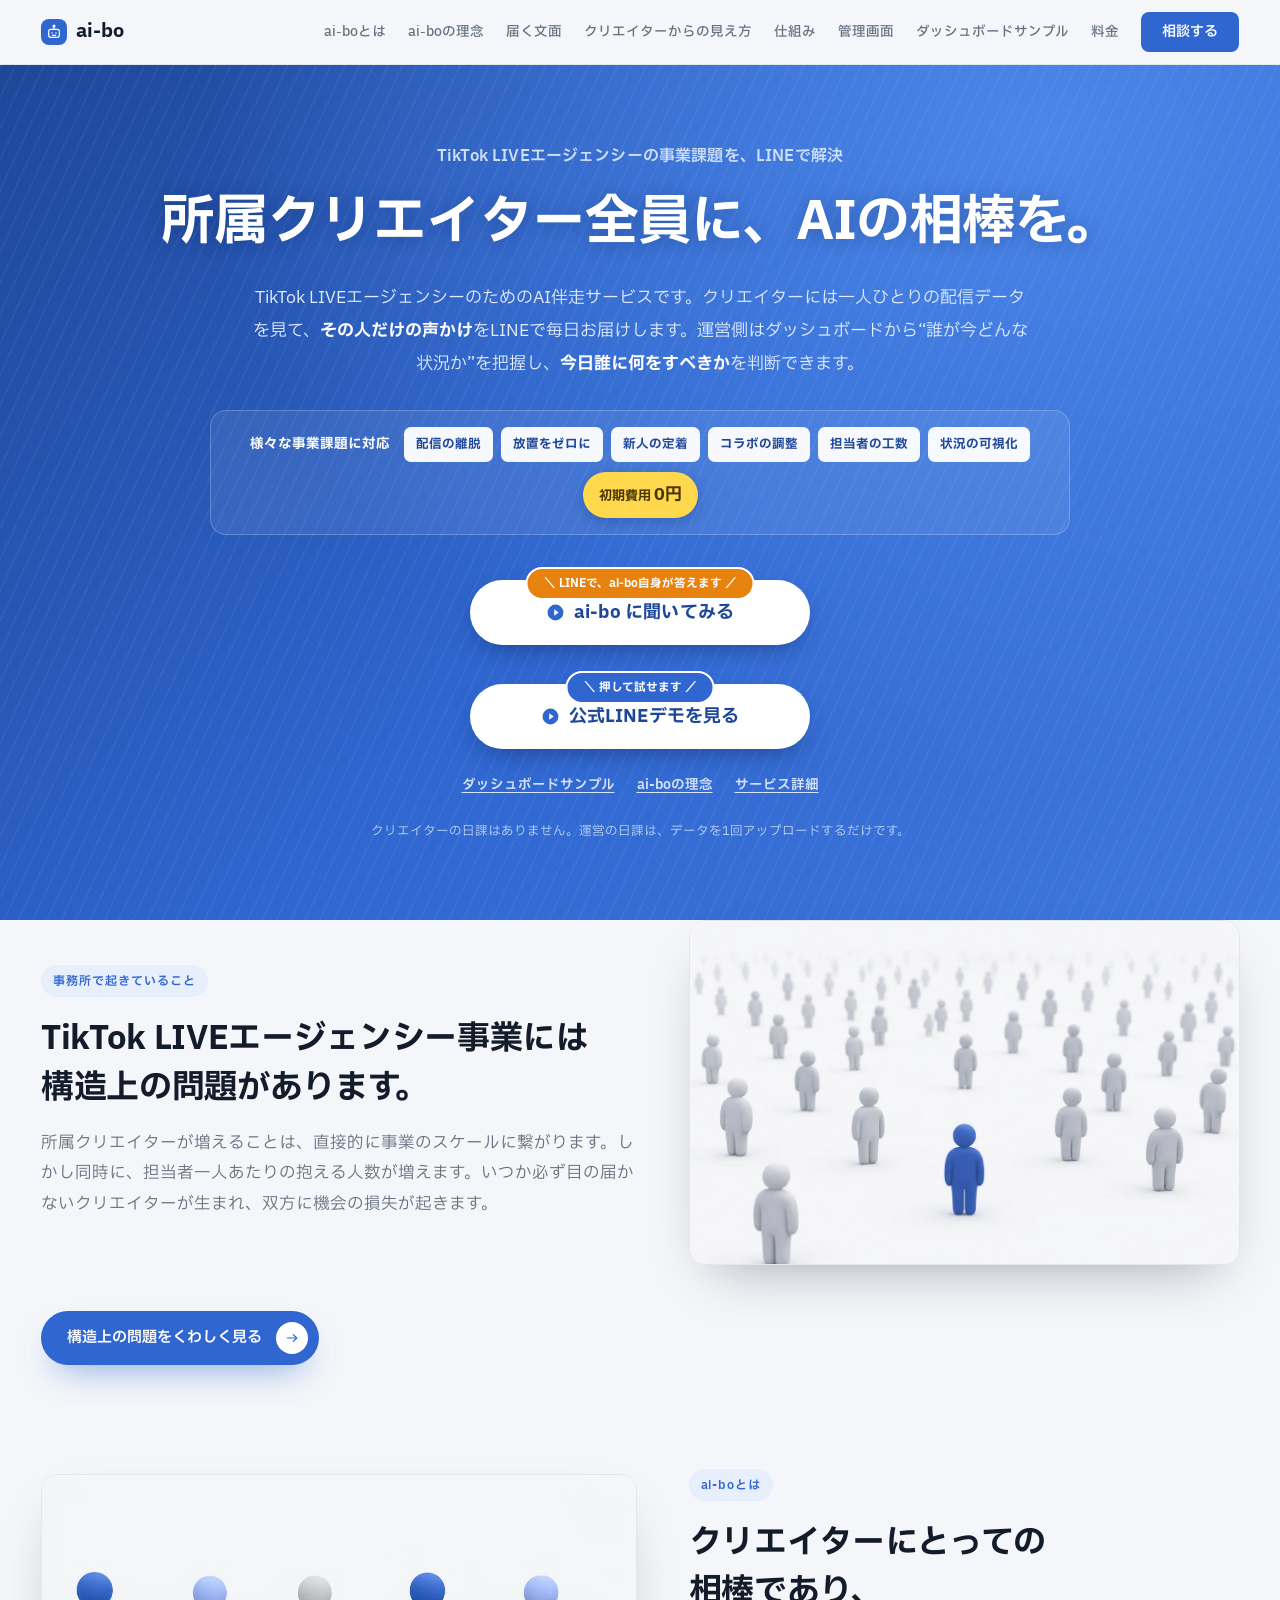
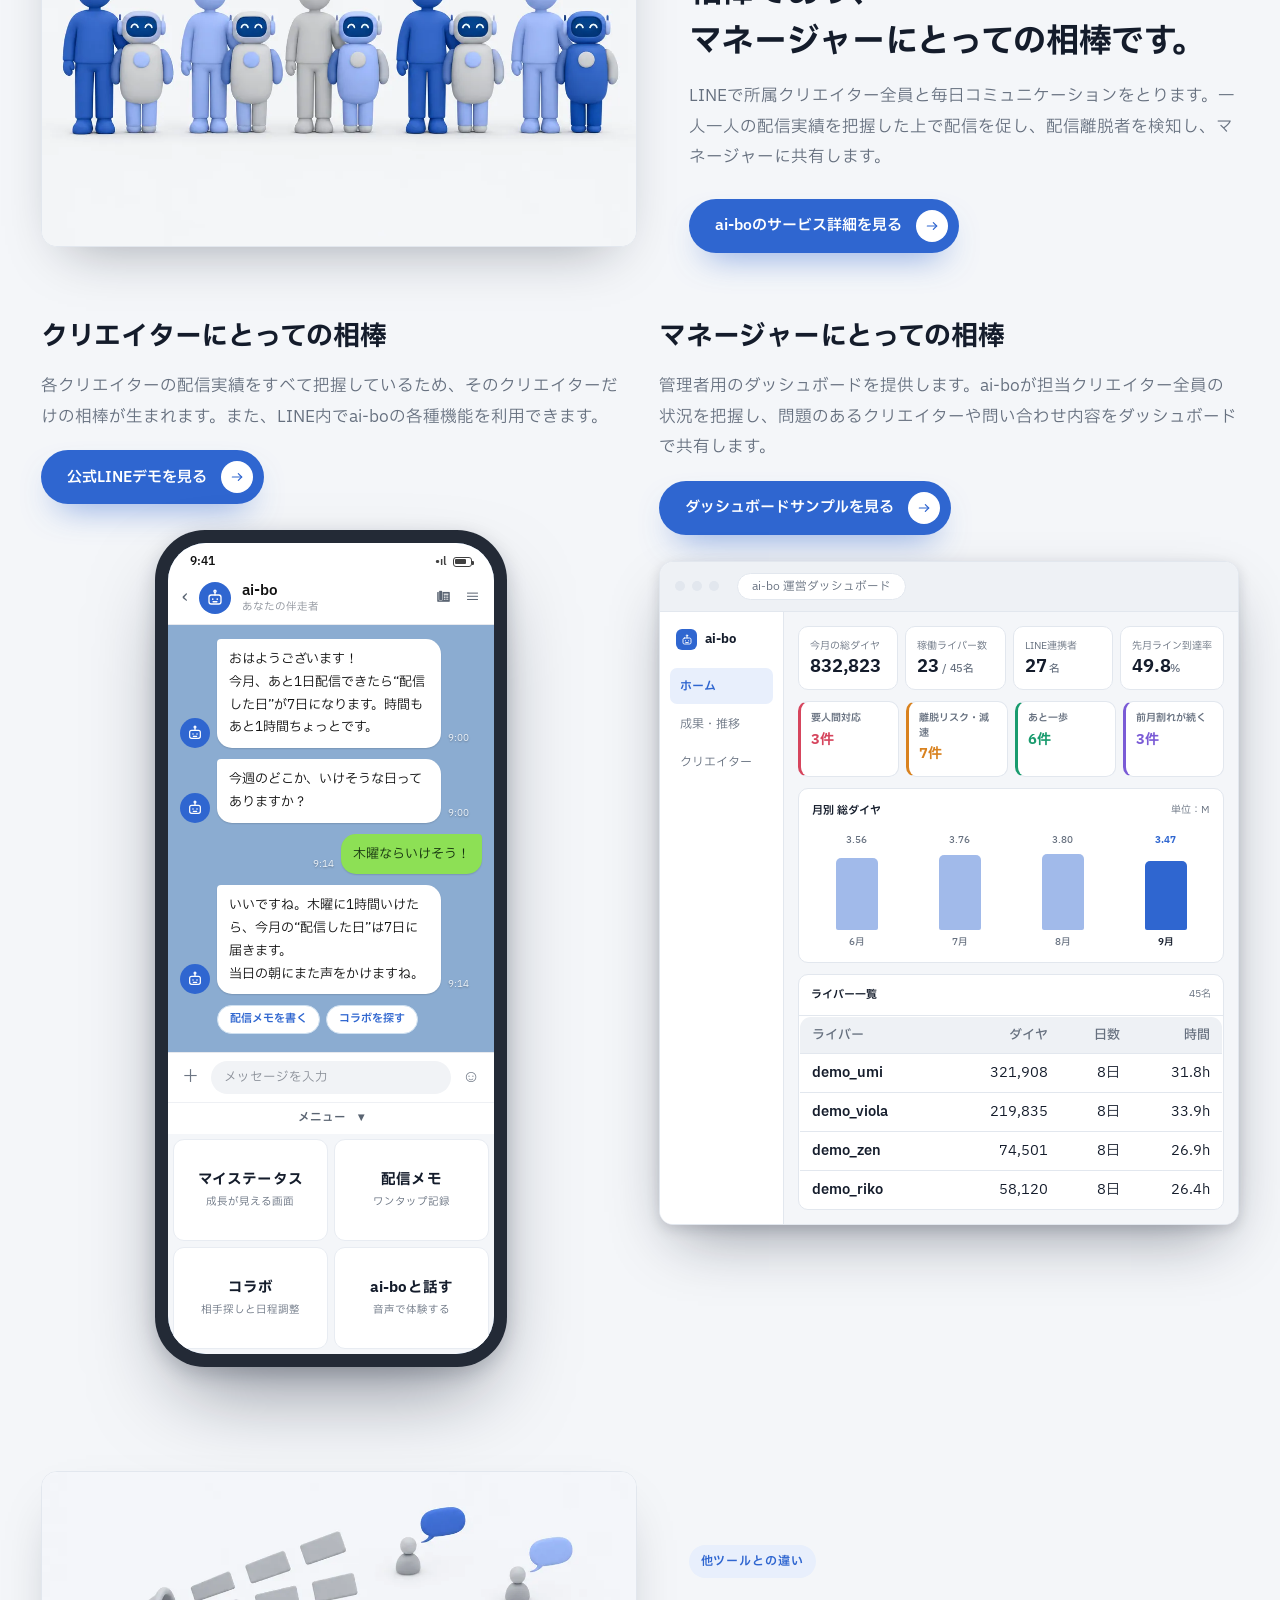
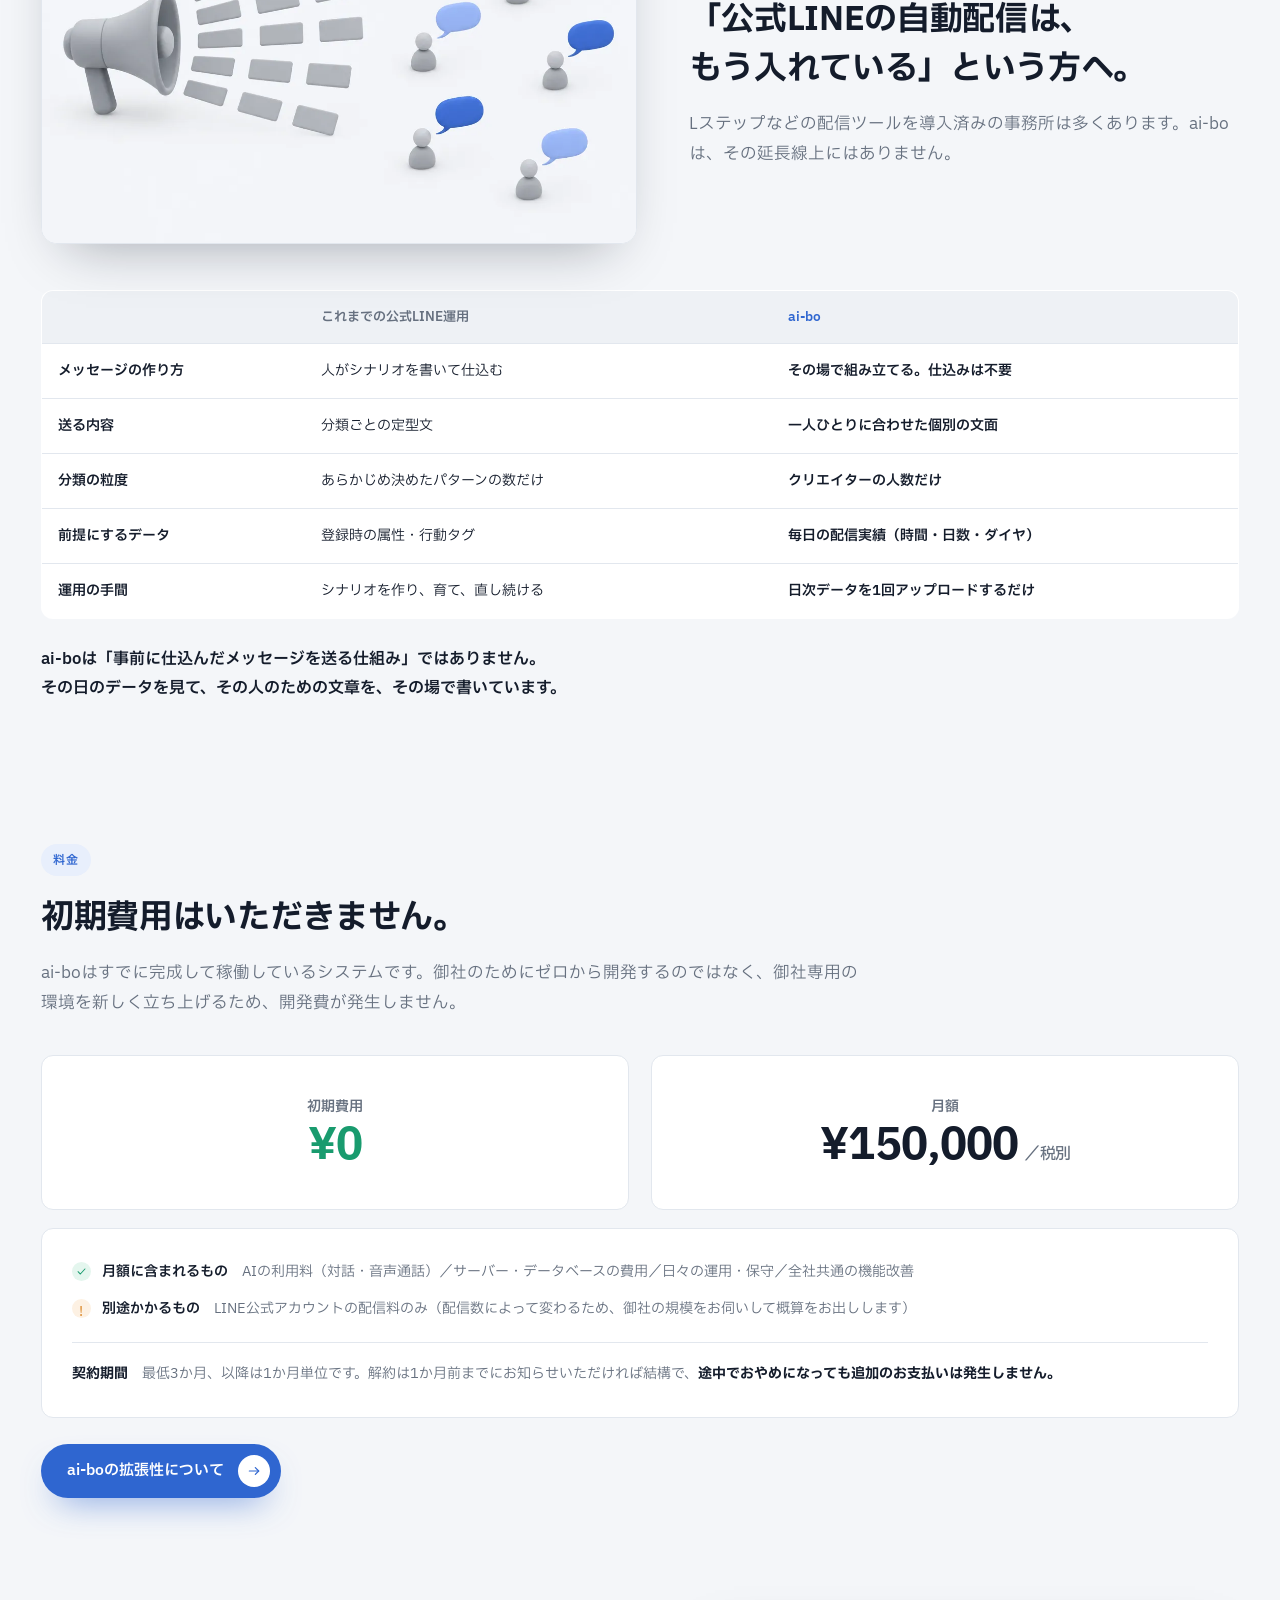
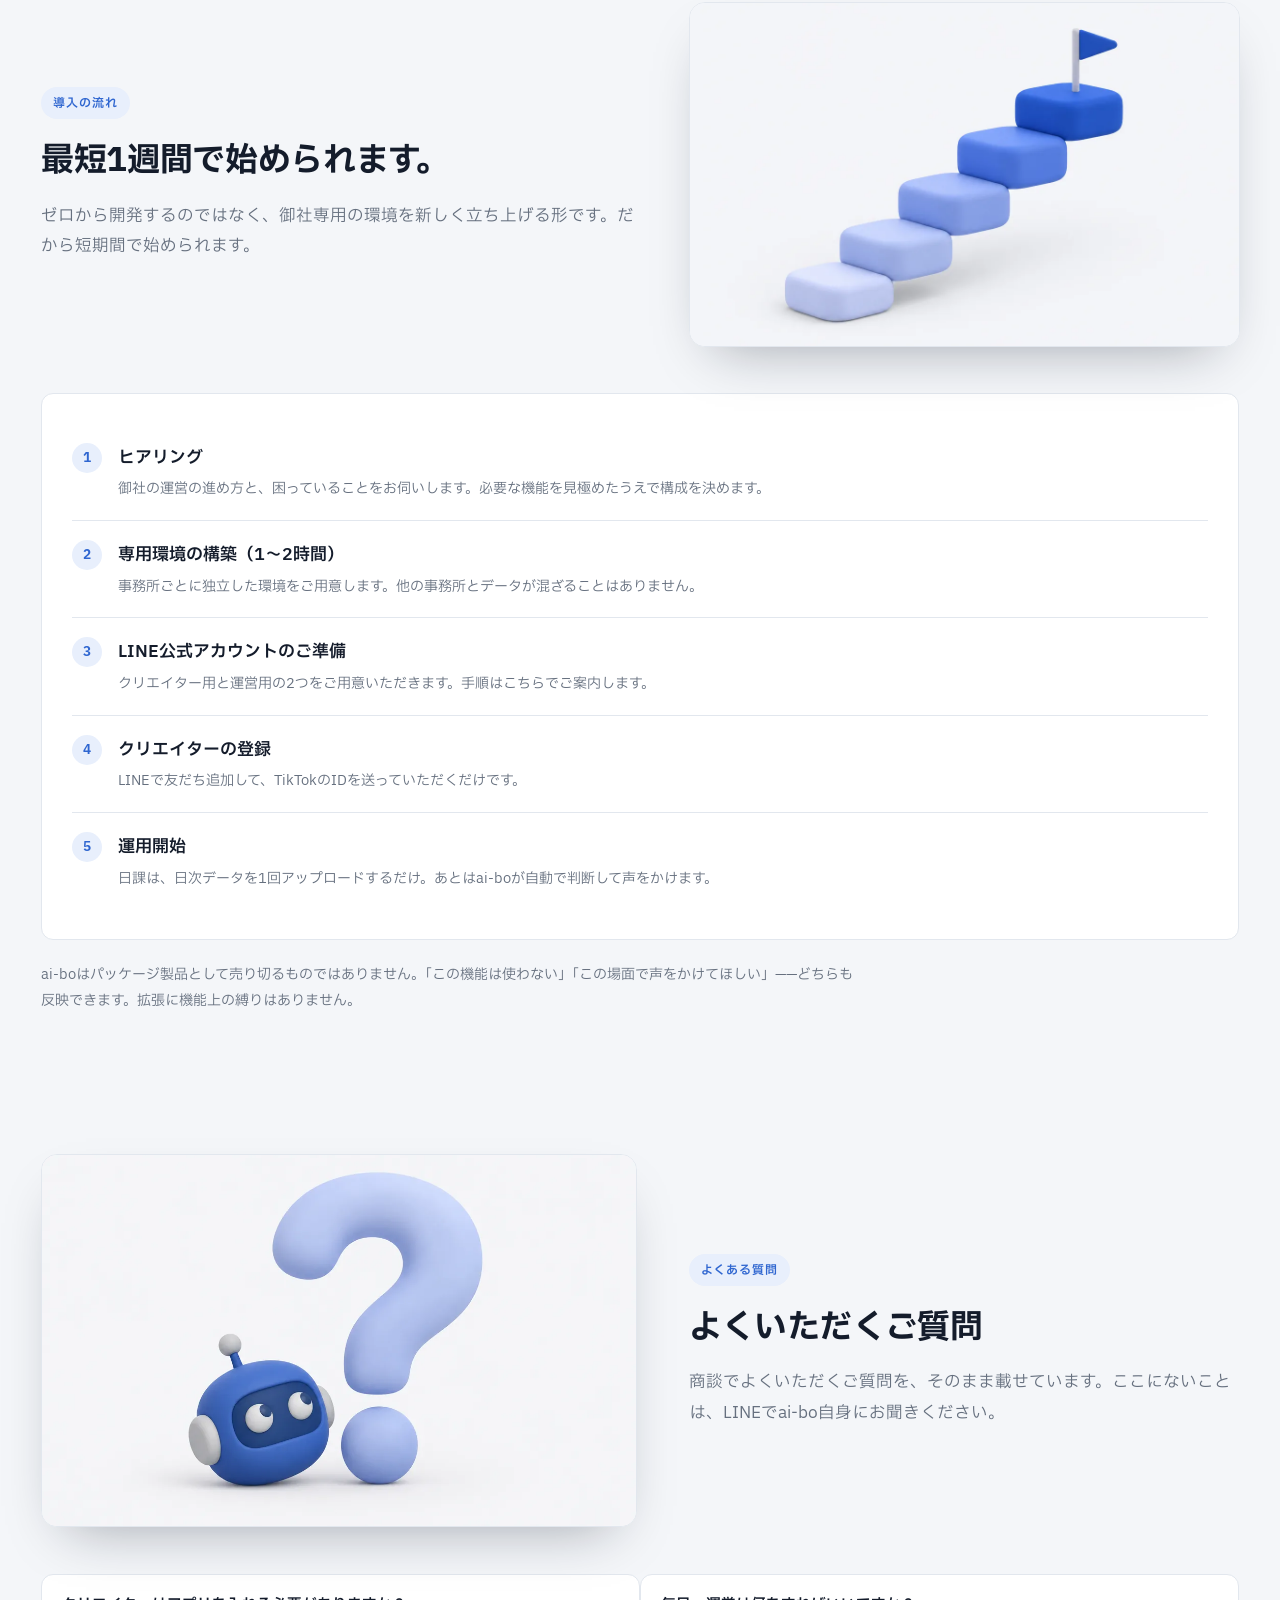
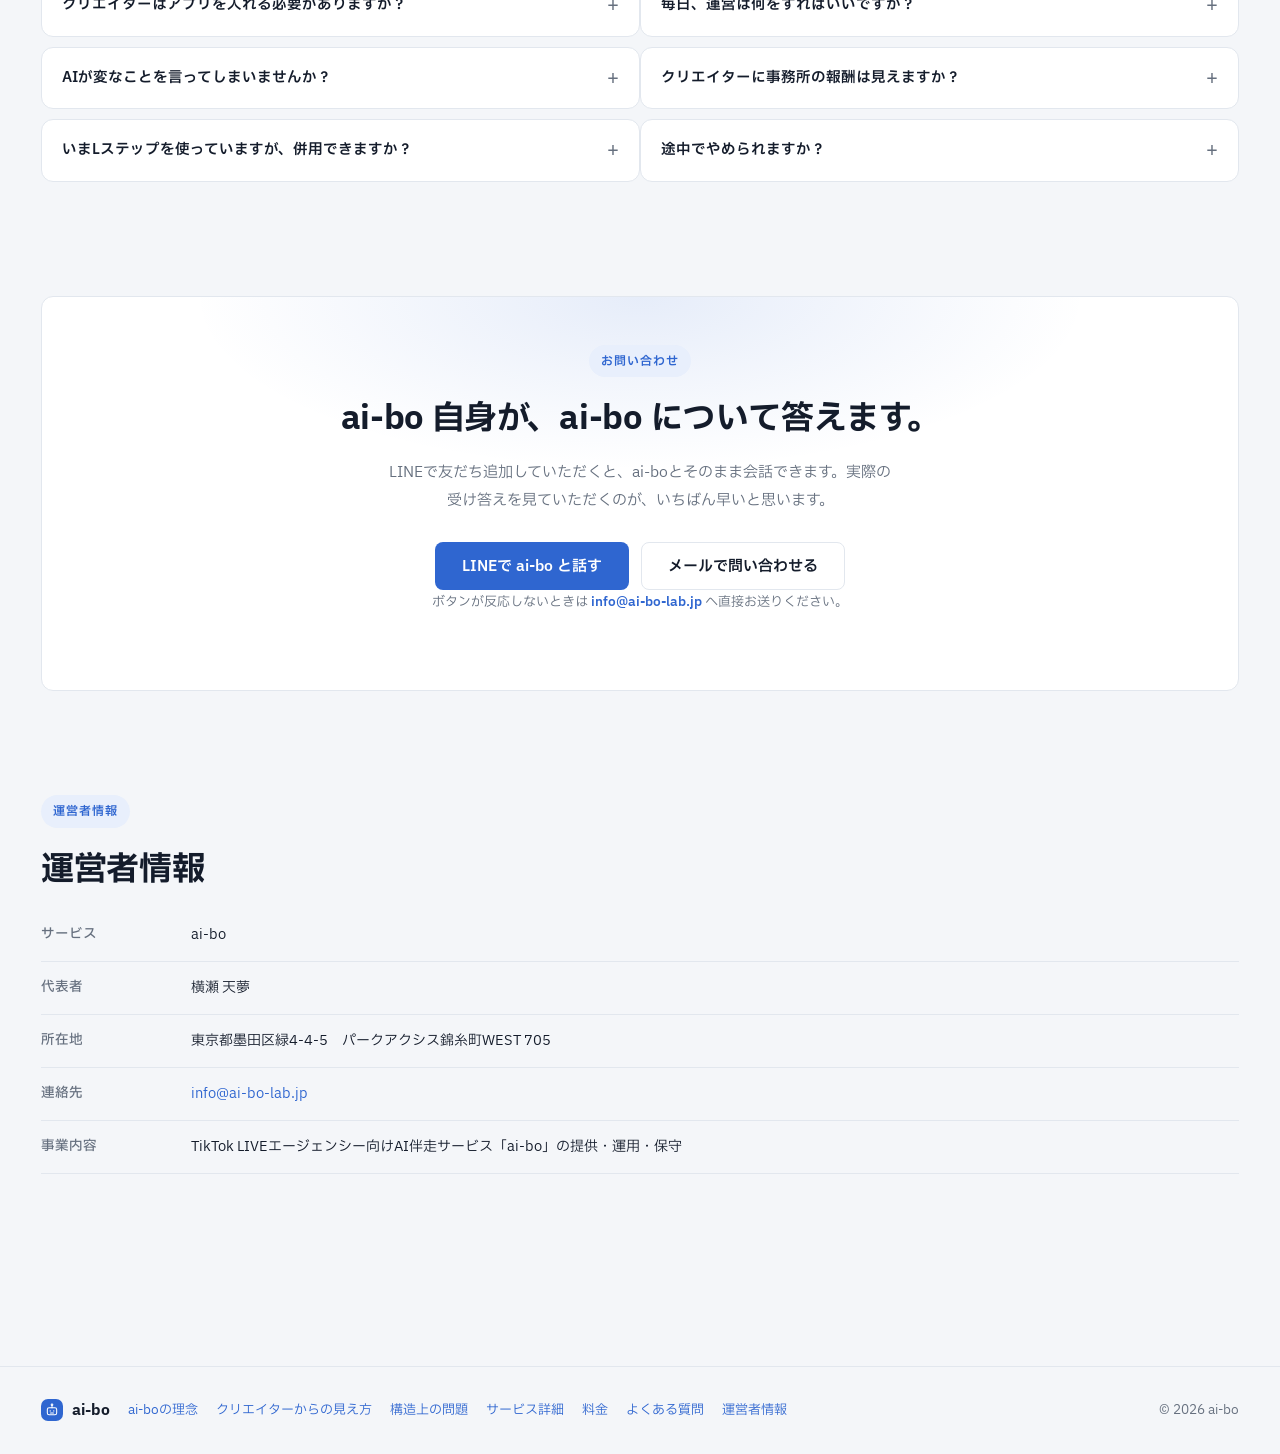
==== index.html @ c9f9d790 "サービス詳細の最上部を帯ヘッダーにし、3枚カードを削除" ====
<!DOCTYPE html>
<html lang="ja">
<head>
<meta charset="utf-8">
<meta name="viewport" content="width=device-width, initial-scale=1">
<title>ai-bo｜TikTok LIVEエージェンシーのためのAI伴走サービス</title>
<meta name="description" content="所属クリエイター一人ひとりの配信データを見て、その人だけの声かけをLINEで毎朝お届けします。放置をゼロに、辞める前に気づく。TikTok LIVEエージェンシー向けのAI伴走サービス。">
<meta property="og:title" content="ai-bo｜TikTok LIVEエージェンシーのためのAI伴走サービス">
<meta property="og:description" content="所属クリエイター全員の隣に、AIの相棒を。配信が止まる兆しに、手遅れになる前に気づきます。">
<meta property="og:type" content="website">
<meta property="og:locale" content="ja_JP">
<meta property="og:site_name" content="ai-bo">
<meta property="og:url" content="https://ai-bo-lab.jp/">
<meta property="og:image" content="https://ai-bo-lab.jp/images/og.jpg">
<meta property="og:image:width" content="1200">
<meta property="og:image:height" content="630">
<meta property="og:image:alt" content="人の形をした図形それぞれの隣に、小さなロボットが並んで立っている図">
<meta name="twitter:card" content="summary_large_image">
<link rel="canonical" href="https://ai-bo-lab.jp/">
<!-- Google Search Console の所有権確認（2026-10-16 登録）。
     ⚠ 消すと所有権の確認が外れ、検索の管理画面が使えなくなる。消さないこと。
     パスワードではなく、公開ページに書く前提の文字列。 -->
<meta name="google-site-verification" content="KLvjgUeUplFI152VDE8S4gIxU55EEkaTpx3IdyPS6Cc" />
<meta name="theme-color" content="#2f66d0" media="(prefers-color-scheme: light)">
<meta name="theme-color" content="#0f131a" media="(prefers-color-scheme: dark)">
<link rel="icon" href="data:image/svg+xml,%3Csvg%20xmlns='http://www.w3.org/2000/svg'%20viewBox='0%200%2032%2032'%3E%3Crect%20width='32'%20height='32'%20rx='8'%20fill='%232f66d0'/%3E%3Cg%20transform='translate(4%204)'%20fill='none'%20stroke='%23fff'%20stroke-width='2'%20stroke-linecap='round'%20stroke-linejoin='round'%3E%3Crect%20x='4'%20y='8'%20width='16'%20height='12'%20rx='3'/%3E%3Cpath%20d='M12%208V4.5'/%3E%3Ccircle%20cx='12'%20cy='3'%20r='1.4'/%3E%3Ccircle%20cx='9'%20cy='13.5'%20r='1.3'%20fill='%23fff'%20stroke='none'/%3E%3Ccircle%20cx='15'%20cy='13.5'%20r='1.3'%20fill='%23fff'%20stroke='none'/%3E%3Cpath%20d='M9.5%2017h5'/%3E%3C/g%3E%3C/svg%3E">
<link rel="preconnect" href="https://fonts.googleapis.com">
<link rel="preconnect" href="https://fonts.gstatic.com" crossorigin>
<link href="https://fonts.googleapis.com/css2?family=IBM+Plex+Sans+JP:wght@400;500;600;700&display=swap" rel="stylesheet">
<link rel="stylesheet" href="assets/style.css?v=20261024c">
<script src="assets/nav.js?v=20261024c" defer></script>
<!-- ▼ イラストの動き（2026-10-10）。元に戻すにはこの2行を消すだけ。assets/motion.css 参照 -->
<link rel="stylesheet" href="assets/motion.css?v=20261024c">
<script src="assets/motion.js?v=20261024c"></script>
<!-- ▲ イラストの動き ここまで -->
</head>
<body>

<!-- ══ icon sprite ══ -->
<svg width="0" height="0" style="position:absolute" aria-hidden="true">
<defs>
  <g id="i-bot" fill="none" stroke="currentColor" stroke-width="1.8" stroke-linecap="round" stroke-linejoin="round">
    <rect x="4" y="8" width="16" height="12" rx="3"/><path d="M12 8V4.5"/><circle cx="12" cy="3" r="1.4"/>
    <circle cx="9" cy="13.5" r="1.1" fill="currentColor" stroke="none"/><circle cx="15" cy="13.5" r="1.1" fill="currentColor" stroke="none"/>
    <path d="M9.5 17h5"/>
  </g>
  <g id="i-users" fill="none" stroke="currentColor" stroke-width="1.8" stroke-linecap="round" stroke-linejoin="round">
    <path d="M16 19v-1.5a3.5 3.5 0 0 0-3.5-3.5h-5A3.5 3.5 0 0 0 4 17.5V19"/><circle cx="10" cy="8" r="3.2"/>
    <path d="M20 19v-1.5a3.5 3.5 0 0 0-2.6-3.4M15.5 5.2a3.2 3.2 0 0 1 0 5.6"/>
  </g>
  <g id="i-clock" fill="none" stroke="currentColor" stroke-width="1.8" stroke-linecap="round" stroke-linejoin="round">
    <circle cx="12" cy="12" r="8.4"/><path d="M12 7.4V12l3 1.8"/>
  </g>
  <g id="i-mega" fill="none" stroke="currentColor" stroke-width="1.8" stroke-linecap="round" stroke-linejoin="round">
    <path d="M4 10v4a1.5 1.5 0 0 0 1.5 1.5H8l6 4V6l-6 4H5.5A1.5 1.5 0 0 0 4 11.5Z"/><path d="M17.5 9.5a4 4 0 0 1 0 5"/>
  </g>
  <g id="i-chat" fill="none" stroke="currentColor" stroke-width="1.8" stroke-linecap="round" stroke-linejoin="round">
    <path d="M20 12.5c0 3.9-3.6 7-8 7a9 9 0 0 1-2.6-.4L5 21l1.2-3.3A6.6 6.6 0 0 1 4 12.5c0-3.9 3.6-7 8-7s8 3.1 8 7Z"/>
  </g>
  <g id="i-radar" fill="none" stroke="currentColor" stroke-width="1.8" stroke-linecap="round" stroke-linejoin="round">
    <path d="M19.8 10a8.3 8.3 0 1 0-3.3 8.4"/><path d="M16.6 11.2A4.8 4.8 0 1 0 13 16.6"/><circle cx="12" cy="12" r="1.4" fill="currentColor" stroke="none"/><path d="M12 12l6.5-5.2"/>
  </g>
  <g id="i-chart" fill="none" stroke="currentColor" stroke-width="1.8" stroke-linecap="round" stroke-linejoin="round">
    <path d="M4 19.5h16"/><path d="M7 16V11"/><path d="M12 16V6.5"/><path d="M17 16v-6.5"/>
  </g>
  <g id="i-shield" fill="none" stroke="currentColor" stroke-width="1.8" stroke-linecap="round" stroke-linejoin="round">
    <path d="M12 3.5l7 2.6v5.2c0 4.3-2.9 7.6-7 9.2-4.1-1.6-7-4.9-7-9.2V6.1Z"/><path d="M9.3 12.2l1.9 1.9 3.6-3.8"/>
  </g>
  <g id="i-lock" fill="none" stroke="currentColor" stroke-width="1.8" stroke-linecap="round" stroke-linejoin="round">
    <rect x="5" y="10.5" width="14" height="9.5" rx="2.4"/><path d="M8.3 10.5V7.8a3.7 3.7 0 1 1 7.4 0v2.7"/>
  </g>
  <g id="i-eye" fill="none" stroke="currentColor" stroke-width="1.8" stroke-linecap="round" stroke-linejoin="round">
    <path d="M2.8 12S6.4 6.2 12 6.2 21.2 12 21.2 12 17.6 17.8 12 17.8 2.8 12 2.8 12Z"/><circle cx="12" cy="12" r="2.7"/>
  </g>
  <g id="i-check" fill="none" stroke="currentColor" stroke-width="2.2" stroke-linecap="round" stroke-linejoin="round">
    <path d="M4.5 12.5l5 5 10-11"/>
  </g>
  <g id="i-arr" fill="none" stroke="currentColor" stroke-width="1.8" stroke-linecap="round" stroke-linejoin="round">
    <path d="M5 12h14"/><path d="M14 7l5 5-5 5"/>
  </g>
</defs>
</svg>

<header>
  <div class="wrap hd">
    <a href="#top" class="logo">
      <span class="dot"><svg width="16" height="16" viewBox="0 0 24 24" style="color:#fff"><use href="#i-bot"/></svg></span>
      ai-bo
    </a>
    <button class="navtoggle" id="navToggle" type="button"
            aria-expanded="false" aria-controls="sitenav" aria-label="メニューを開く">
      <span></span><span></span><span></span>
    </button>
    <nav id="sitenav">
      <a href="#about" class="nav-link">ai-boとは</a>
      <a href="philosophy.html" class="nav-link">ai-boの理念</a>
      <a href="service.html#samples" class="nav-link">届く文面</a>
      <a href="line-demo.html" class="nav-link">クリエイターからの見え方</a>
      <a href="service.html#engine" class="nav-link">仕組み</a>
      <a href="service.html#dashboard" class="nav-link">管理画面</a>
      <a href="dashboard.html" class="nav-link">ダッシュボードサンプル</a>
      <a href="#price" class="nav-link">料金</a>
      <a href="https://lin.ee/x7dkQQq" target="_blank" rel="noopener" class="btn btn-primary">相談する</a>
    </nav>
  </div>
</header>

<main id="top">

<!-- ══ HERO ══ -->
<section class="hero hero-band">

  <!-- ポスター風コラージュ。文面はすべて既存の承認済みのもの（新規に作文していない）。 -->
  <!-- ai-bo とクリエイターの、架空のやりとり。配信のアドバイス／誉め言葉／モチベーション／
       離脱の引き戻し／雑談 の5種。dialogue.py のシステムプロンプトの規則に沿わせてある。 -->
  <div class="collage" aria-hidden="true">
    <div class="s s1"><div class="row"><span class="a"><svg width="13" height="13" viewBox="0 0 24 24" style="color:#fff"><use href="#i-bot"/></svg></span><p>昨日のコメント、後半から増えていましたね。話題を1つに絞ったのが効いたのかもしれません。</p></div></div>
    <div class="s s2"><div class="row"><span class="a"><svg width="13" height="13" viewBox="0 0 24 24" style="color:#fff"><use href="#i-bot"/></svg></span><p>おめでとうございます！今月、シルバーに届きましたね。</p></div></div>
    <div class="s s3"><div class="row"><span class="a"><svg width="13" height="13" viewBox="0 0 24 24" style="color:#fff"><use href="#i-bot"/></svg></span><p>数字が動かない日でも、来てくれた人にとっては、その日が初めての配信です。</p></div></div>
    <div class="s s4"><div class="row"><span class="a"><svg width="13" height="13" viewBox="0 0 24 24" style="color:#fff"><use href="#i-bot"/></svg></span><p>今日は何か、おいしいもの食べました？</p></div><div class="row me"><p>家系ラーメン！こってり派です</p></div></div>
    <div class="s s5"><div class="row"><span class="a"><svg width="13" height="13" viewBox="0 0 24 24" style="color:#fff"><use href="#i-bot"/></svg></span><p>こってり派なんですね。トッピングは何を乗せますか？</p></div></div>
    <div class="s s6"><div class="row"><span class="a"><svg width="13" height="13" viewBox="0 0 24 24" style="color:#fff"><use href="#i-bot"/></svg></span><p>しばらくぶりですね。何かあったのかなと、少し気になっていました。</p></div><div class="row me"><p>ちょっとバイトが忙しくて…</p></div></div>
    <div class="s s7"><div class="row"><span class="a"><svg width="13" height="13" viewBox="0 0 24 24" style="color:#fff"><use href="#i-bot"/></svg></span><p>次の配信、最初の10分で「今日やること」を先に言ってみませんか。</p></div></div>
    <div class="s s8"><div class="row"><span class="a"><svg width="13" height="13" viewBox="0 0 24 24" style="color:#fff"><use href="#i-bot"/></svg></span><p>先月より配信の時間が伸びていました。コメントしてくれる方も増えています。</p></div><div class="row me"><p>ほんとだ！うれしい</p></div></div>
    <div class="s s9"><div class="row"><span class="a"><svg width="13" height="13" viewBox="0 0 24 24" style="color:#fff"><use href="#i-bot"/></svg></span><p>3ヶ月前のみさきさんなら、今日の配信はできていなかったと思います。</p></div><div class="row me"><p>そう言われると、ちょっと自信出てきた</p></div></div>
    <div class="s s10"><div class="row"><span class="a"><svg width="13" height="13" viewBox="0 0 24 24" style="color:#fff"><use href="#i-bot"/></svg></span><p>戻ってこなくても大丈夫です。元気にしているかだけ、聞かせてください。</p></div></div>
    <div class="s s11"><div class="row"><span class="a"><svg width="13" height="13" viewBox="0 0 24 24" style="color:#fff"><use href="#i-bot"/></svg></span><p>最近ハマっているもの、ありますか？</p></div></div>
    <div class="s s12"><div class="row"><span class="a"><svg width="13" height="13" viewBox="0 0 24 24" style="color:#fff"><use href="#i-bot"/></svg></span><p>時間帯の近い方が何人かいます。コラボ、探してみましょうか。</p></div></div>
    <div class="s s13"><div class="row me"><p>サウナにハマってる</p></div><div class="row"><span class="a"><svg width="13" height="13" viewBox="0 0 24 24" style="color:#fff"><use href="#i-bot"/></svg></span><p>サウナいいですね。整ったあとは、何をしている時間が好きですか？</p></div></div>
    <div class="s s14"><div class="row"><span class="a"><svg width="13" height="13" viewBox="0 0 24 24" style="color:#fff"><use href="#i-bot"/></svg></span><p>今日は無理に長くしなくて大丈夫です。顔を出すだけでも、待っている人には届きます。</p></div></div>
    <div class="s s15"><div class="row"><span class="a"><svg width="13" height="13" viewBox="0 0 24 24" style="color:#fff"><use href="#i-bot"/></svg></span><p>そうだったんですね。お疲れさまです。無理のないときに、また話しましょう。</p></div></div>
    <div class="s s16"><div class="row me"><p>最初に言うと、自分も楽かも</p></div><div class="row"><span class="a"><svg width="13" height="13" viewBox="0 0 24 24" style="color:#fff"><use href="#i-bot"/></svg></span><p>そうなんです。途中から来た方も、入りやすくなります。</p></div></div>
    <div class="s s17"><div class="row"><span class="a"><svg width="13" height="13" viewBox="0 0 24 24" style="color:#fff"><use href="#i-bot"/></svg></span><p>新しく来てくれた方が、先月より増えていました。名前を覚えている人も多いですね。</p></div></div>
    <div class="s s18"><div class="row"><span class="a"><svg width="13" height="13" viewBox="0 0 24 24" style="color:#fff"><use href="#i-bot"/></svg></span><p>続けていること自体が、いちばん難しいことなんだと思います。</p></div></div>
    <div class="s s19"><div class="row me"><p>今日ちょっと寝坊した</p></div></div>
    <div class="s s20"><div class="row"><span class="a"><svg width="13" height="13" viewBox="0 0 24 24" style="color:#fff"><use href="#i-bot"/></svg></span><p>昨日の配信、最後まで残ってくれた人が多かったですね。</p></div></div>
  </div>

  <div class="wrap hero-inner">

    <p class="hero-kicker">TikTok LIVEエージェンシーの事業課題を、LINEで解決</p>

    <h1>所属クリエイター全員に、AIの相棒を。</h1>

    <p class="sub">TikTok LIVEエージェンシーのためのAI伴走サービスです。クリエイターには一人ひとりの配信データを見て、<b>その人だけの声かけ</b>をLINEで毎日お届けします。運営側はダッシュボードから“誰が今どんな状況か”を把握し、<b>今日誰に何をすべきか</b>を判断できます。</p>

    <!-- 対応する課題。すべてページ内で説明している範囲にとどめる（新しい効能を足さない） -->
    <div class="hero-tags">
      <span class="ht-lead">様々な事業課題に対応</span>
      <ul>
        <li>配信の離脱</li>
        <li>放置をゼロに</li>
        <li>新人の定着</li>
        <li>コラボの調整</li>
        <li>担当者の工数</li>
        <li>状況の可視化</li>
      </ul>
      <span class="ht-badge">初期費用<b>0円</b></span>
    </div>

    <div class="hero-cta">
      <a href="https://lin.ee/x7dkQQq" target="_blank" rel="noopener" class="hero-btn">
        <span class="rib orange">＼ LINEで、ai-bo自身が答えます ／</span>
        <span class="lbl">ai-bo に聞いてみる</span>
      </a>
      <a href="line-demo.html" class="hero-btn">
        <span class="rib">＼ 押して試せます ／</span>
        <span class="lbl">公式LINEデモを見る</span>
      </a>
    </div>

    <p class="hero-sublinks">
      <a href="dashboard.html">ダッシュボードサンプル</a>
      <a href="philosophy.html">ai-boの理念</a>
      <a href="service.html">サービス詳細</a>
    </p>

    <p class="note">クリエイターの日課はありません。運営の日課は、データを1回アップロードするだけです。</p>

  </div>
</section>

<!-- ══ PROBLEM ══ -->
<section id="problem">
  <div class="wrap">
    <div class="split">
      <div class="txt">
      <span class="eyebrow">事務所で起きていること</span>
      <h2 class="chunk"><span>TikTok LIVE</span><span>エージェンシー事業には</span><br><span>構造上の問題があります。</span></h2>
      <p class="lead">所属クリエイターが増えることは、直接的に事業のスケールに繋がります。しかし同時に、担当者一人あたりの抱える人数が増えます。いつか必ず目の届かないクリエイターが生まれ、双方に機会の損失が起きます。</p>
      </div>
      <figure class="fig">
        <img src="images/01-problem.webp" width="1168" height="880" loading="lazy" decoding="async" alt="大勢の人の中で一人だけが色づいている図。担当者の目が全員には届かないことを表しています">
      </figure>
    </div>
    <div class="more">
      <a href="problem.html" class="btn-pill">構造上の問題をくわしく見る<span class="ar"><svg width="16" height="16" viewBox="0 0 24 24"><use href="#i-arr"/></svg></span></a>
    </div>
  </div>
</section>

<!-- ══ ABOUT ══ -->
<section id="about">
  <div class="wrap">
    <div class="split rev">
      <div class="txt">
      <span class="eyebrow">ai-boとは</span>
      <h2 class="chunk"><span>クリエイターにとっての</span><span>相棒であり、</span><br><span>マネージャーにとっての</span><span>相棒です。</span></h2>
      <p class="lead">LINEで所属クリエイター全員と毎日コミュニケーションをとります。一人一人の配信実績を把握した上で配信を促し、配信離脱者を検知し、マネージャーに共有します。</p>
      <div class="more">
        <a href="service.html" class="btn-pill">ai-boのサービス詳細を見る<span class="ar"><svg width="16" height="16" viewBox="0 0 24 24"><use href="#i-arr"/></svg></span></a>
      </div>
      </div>
      <figure class="fig">
        <img src="images/03-about.webp" width="1168" height="880" loading="lazy" decoding="async" alt="人の形をした図形それぞれの隣に、小さなロボットが並んで立っている図">
      </figure>
    </div>

    <!-- ══ 2本を横に並べる（PC）。狭い画面では縦に積む ══ -->
    <div class="pair">

    <!-- ══ クリエイターにとっての相棒 ══
         端末モックは line-demo.html と同じ部品（CSSは assets/style.css の「公式LINEの端末モック」）。
         --ph-h:auto にしてあるので、トークの中身ぶんだけ縦に伸びる（途中で切れない）。 -->
    <div class="pair-col">
      <div class="txt">
        <h3 class="side-h">クリエイターにとっての相棒</h3>
        <p class="lead">各クリエイターの配信実績をすべて把握しているため、そのクリエイターだけの相棒が生まれます。また、LINE内でai-boの各種機能を利用できます。</p>
        <div class="more">
          <a href="line-demo.html" class="btn-pill">公式LINEデモを見る<span class="ar"><svg width="16" height="16" viewBox="0 0 24 24"><use href="#i-arr"/></svg></span></a>
        </div>
      </div>
      <div class="shotbox">
        <div class="lp-phone" style="--ph-w:352px; --ph-h:auto">
          <div class="lp-screen">

            <div class="lp-status">
              <span>9:41</span>
              <span class="sig"><span>•ıl</span><span class="bat"></span></span>
            </div>

            <div class="lp-talkbar">
              <span class="back">‹</span>
              <span class="av"><svg width="18" height="18" viewBox="0 0 24 24" style="color:#fff"><use href="#i-bot"/></svg></span>
              <span><b>ai-bo</b><span class="st">あなたの伴走者</span></span>
              <span class="tools"><span>☎</span><span>≡</span></span>
            </div>

            <div class="lp-chat">
              <div class="lp-row">
                <span class="av"><svg width="16" height="16" viewBox="0 0 24 24" style="color:#fff"><use href="#i-bot"/></svg></span>
                <div class="lp-bub">おはようございます！<br>今月、あと1日配信できたら“配信した日”が7日になります。時間もあと1時間ちょっとです。</div>
                <span class="tm">9:00</span>
              </div>
              <div class="lp-row">
                <span class="av"><svg width="16" height="16" viewBox="0 0 24 24" style="color:#fff"><use href="#i-bot"/></svg></span>
                <div class="lp-bub">今週のどこか、いけそうな日ってありますか？</div>
                <span class="tm">9:00</span>
              </div>
              <div class="lp-row me">
                <span class="tm">9:14</span>
                <div class="lp-bub">木曜ならいけそう！</div>
              </div>
              <div class="lp-row">
                <span class="av"><svg width="16" height="16" viewBox="0 0 24 24" style="color:#fff"><use href="#i-bot"/></svg></span>
                <div class="lp-bub">いいですね。木曜に1時間いけたら、今月の“配信した日”は7日に届きます。<br>当日の朝にまた声をかけますね。</div>
                <span class="tm">9:14</span>
              </div>
              <div class="lp-qr"><span>配信メモを書く</span><span>コラボを探す</span></div>
            </div>

            <div class="lp-input">
              <span class="ic">＋</span>
              <span class="fld">メッセージを入力</span>
              <span class="ic">☺</span>
            </div>

            <div class="lp-menutab" aria-hidden="true">メニュー　▾</div>

            <div class="lp-rich">
              <a class="lp-cell" href="line-demo.html"><b>マイステータス</b><span>成長が見える画面</span></a>
              <a class="lp-cell" href="line-demo.html"><b>配信メモ</b><span>ワンタップ記録</span></a>
              <a class="lp-cell" href="line-demo.html"><b>コラボ</b><span>相手探しと日程調整</span></a>
              <a class="lp-cell" href="line-demo.html"><b>ai-boと話す</b><span>音声で体験する</span></a>
            </div>

          </div>
        </div>
      </div>
    </div>

    <!-- ══ マネージャーにとっての相棒 ══
         数字は dashboard.html と同じ架空データ（assets/dashboard-demo.js より）。 -->
    <div class="pair-col">
      <div class="txt">
        <h3 class="side-h">マネージャーにとっての相棒</h3>
        <p class="lead">管理者用のダッシュボードを提供します。ai-boが担当クリエイター全員の状況を把握し、問題のあるクリエイターや問い合わせ内容をダッシュボードで共有します。</p>
        <div class="more">
          <a href="dashboard.html" class="btn-pill">ダッシュボードサンプルを見る<span class="ar"><svg width="16" height="16" viewBox="0 0 24 24"><use href="#i-arr"/></svg></span></a>
        </div>
      </div>
      <div class="shotbox">
        <div class="sc-win">
          <div class="sc-bbar">
            <i></i><i></i><i></i>
            <span class="u">ai-bo 運営ダッシュボード</span>
          </div>
          <div class="sc-body">
            <div class="sc-side">
              <span class="bd"><i><svg width="12" height="12" viewBox="0 0 24 24" style="color:#fff"><use href="#i-bot"/></svg></i>ai-bo</span>
              <span class="it on">ホーム</span>
              <span class="it">成果・推移</span>
              <span class="it">クリエイター</span>
            </div>
            <div class="sc-main">
              <div class="sc-kpis">
                <div class="sc-kpi"><div class="k">今月の総ダイヤ</div><div class="v">832,823</div></div>
                <div class="sc-kpi"><div class="k">稼働ライバー数</div><div class="v">23<small> / 45名</small></div></div>
                <div class="sc-kpi"><div class="k">LINE連携者</div><div class="v">27<small> 名</small></div></div>
                <div class="sc-kpi"><div class="k">先月ライン到達率</div><div class="v">49.8<small>%</small></div></div>
              </div>
              <div class="sc-alerts">
                <div class="sc-al red"><div class="t">要人間対応</div><div class="n">3件</div></div>
                <div class="sc-al orange"><div class="t">離脱リスク・減速</div><div class="n">7件</div></div>
                <div class="sc-al green"><div class="t">あと一歩</div><div class="n">6件</div></div>
                <div class="sc-al purple"><div class="t">前月割れが続く</div><div class="n">3件</div></div>
              </div>
              <div class="sc-chart">
                <div class="h">月別 総ダイヤ<span>単位：M</span></div>
                <div class="sc-bars">
                  <div><b>3.56</b><span class="tr"><i style="height:94%"></i></span><em>6月</em></div>
                  <div><b>3.76</b><span class="tr"><i style="height:99%"></i></span><em>7月</em></div>
                  <div><b>3.80</b><span class="tr"><i style="height:100%"></i></span><em>8月</em></div>
                  <div class="now"><b>3.47</b><span class="tr"><i style="height:91%"></i></span><em>9月</em></div>
                </div>
              </div>
              <div class="sc-tbl">
                <div class="h">ライバー一覧<span>45名</span></div>
                <table>
                  <thead><tr><th>ライバー</th><th>ダイヤ</th><th>日数</th><th>時間</th></tr></thead>
                  <tbody>
                    <tr><td>demo_umi</td><td>321,908</td><td>8日</td><td>31.8h</td></tr>
                    <tr><td>demo_viola</td><td>219,835</td><td>8日</td><td>33.9h</td></tr>
                    <tr><td>demo_zen</td><td>74,501</td><td>8日</td><td>26.9h</td></tr>
                    <tr><td>demo_riko</td><td>58,120</td><td>8日</td><td>26.4h</td></tr>
                  </tbody>
                </table>
              </div>
            </div>
          </div>
        </div>
      </div>
    </div>

    </div><!-- /.pair -->

  </div>
</section>

<!-- ══ VS ══ -->
<section id="vs">
  <div class="wrap">
    <div class="split rev">
      <div class="txt">
      <span class="eyebrow">他ツールとの違い</span>
      <h2>「公式LINEの自動配信は、もう入れている」という方へ。</h2>
      <p class="lead">Lステップなどの配信ツールを導入済みの事務所は多くあります。ai-boは、その延長線上にはありません。</p>
      </div>
      <figure class="fig">
        <img src="images/08-vs.webp" width="1168" height="880" loading="lazy" decoding="async" alt="左は拡声器が同じ形を一斉に送る図、右は一人ひとりに違う吹き出しが届く図">
      </figure>
    </div>
    <div class="tblwrap">
      <table>
        <thead>
          <tr><th style="width:22%"></th><th style="width:39%">これまでの公式LINE運用</th><th style="width:39%" class="hi">ai-bo</th></tr>
        </thead>
        <tbody>
          <tr><td class="hl">メッセージの作り方</td><td>人がシナリオを書いて仕込む</td><td class="hl">その場で組み立てる。仕込みは不要</td></tr>
          <tr><td class="hl">送る内容</td><td>分類ごとの定型文</td><td class="hl">一人ひとりに合わせた個別の文面</td></tr>
          <tr><td class="hl">分類の粒度</td><td>あらかじめ決めたパターンの数だけ</td><td class="hl">クリエイターの人数だけ</td></tr>
          <tr><td class="hl">前提にするデータ</td><td>登録時の属性・行動タグ</td><td class="hl">毎日の配信実績（時間・日数・ダイヤ）</td></tr>
          <tr><td class="hl">運用の手間</td><td>シナリオを作り、育て、直し続ける</td><td class="hl">日次データを1回アップロードするだけ</td></tr>
        </tbody>
      </table>
    </div>
    <p class="lead" style="margin-top:26px; color:var(--text); font-weight:600; font-size:16px">
      ai-boは「事前に仕込んだメッセージを送る仕組み」ではありません。<br>
      その日のデータを見て、その人のための文章を、その場で書いています。
    </p>
  </div>
</section>

<!-- ══ PRICE ══ -->
<section id="price">
  <div class="wrap">
    <span class="eyebrow">料金</span>
    <h2>初期費用はいただきません。</h2>
    <p class="lead">ai-boはすでに完成して稼働しているシステムです。御社のためにゼロから開発するのではなく、御社専用の環境を新しく立ち上げるため、開発費が発生しません。</p>
    <div class="grid g2">
      <div class="card price">
        <div style="color:var(--sub); font-size:14px; font-weight:600">初期費用</div>
        <div class="amt zero">¥0</div>
      </div>
      <div class="card price">
        <div style="color:var(--sub); font-size:14px; font-weight:600">月額</div>
        <div class="amt">¥150,000<small>／税別</small></div>
      </div>
    </div>
    <div class="card" style="margin-top:18px">
      <div class="inc">
        <div>
          <span class="mark y"><svg width="11" height="11" viewBox="0 0 24 24"><use href="#i-check"/></svg></span>
          <span><b>月額に含まれるもの</b>　AIの利用料（対話・音声通話）／サーバー・データベースの費用／日々の運用・保守／全社共通の機能改善</span>
        </div>
        <div>
          <span class="mark n">!</span>
          <span><b>別途かかるもの</b>　LINE公式アカウントの配信料のみ（配信数によって変わるため、御社の規模をお伺いして概算をお出しします）</span>
        </div>
      </div>
      <p style="margin-top:20px; padding-top:18px; border-top:1px solid var(--border); font-size:14px; color:var(--sub)">
        <b style="color:var(--text)">契約期間</b>　最低3か月、以降は1か月単位です。解約は1か月前までにお知らせいただければ結構で、<b style="color:var(--text)">途中でおやめになっても追加のお支払いは発生しません。</b>
      </p>
    </div>
    <div class="more">
      <a href="philosophy.html#extend" class="btn-pill">ai-boの拡張性について<span class="ar"><svg width="16" height="16" viewBox="0 0 24 24"><use href="#i-arr"/></svg></span></a>
    </div>
  </div>
</section>

<!-- ══ STEPS ══ -->
<section id="steps">
  <div class="wrap">
    <div class="split">
      <div class="txt">
      <span class="eyebrow">導入の流れ</span>
      <h2>最短1週間で始められます。</h2>
      <p class="lead">ゼロから開発するのではなく、御社専用の環境を新しく立ち上げる形です。だから短期間で始められます。</p>
      </div>
      <figure class="fig">
        <img src="images/10-steps.webp" width="1168" height="880" loading="lazy" decoding="async" alt="5段の階段が上り、頂上に旗が立っている図">
      </figure>
    </div>
    <div class="card">
      <div class="step"><div class="n">1</div><div><h3>ヒアリング</h3><p>御社の運営の進め方と、困っていることをお伺いします。必要な機能を見極めたうえで構成を決めます。</p></div></div>
      <div class="step"><div class="n">2</div><div><h3>専用環境の構築（1〜2時間）</h3><p>事務所ごとに独立した環境をご用意します。他の事務所とデータが混ざることはありません。</p></div></div>
      <div class="step"><div class="n">3</div><div><h3>LINE公式アカウントのご準備</h3><p>クリエイター用と運営用の2つをご用意いただきます。手順はこちらでご案内します。</p></div></div>
      <div class="step"><div class="n">4</div><div><h3>クリエイターの登録</h3><p>LINEで友だち追加して、TikTokのIDを送っていただくだけです。</p></div></div>
      <div class="step"><div class="n">5</div><div><h3>運用開始</h3><p>日課は、日次データを1回アップロードするだけ。あとはai-boが自動で判断して声をかけます。</p></div></div>
    </div>
    <p class="lead" style="margin-top:22px; font-size:14px">
      ai-boはパッケージ製品として売り切るものではありません。「この機能は使わない」「この場面で声をかけてほしい」——どちらも反映できます。拡張に機能上の縛りはありません。
    </p>
  </div>
</section>

<!-- ══ FAQ ══ -->
<section id="faq">
  <div class="wrap">
    <div class="split rev">
      <div class="txt">
      <span class="eyebrow">よくある質問</span>
      <h2>よくいただくご質問</h2>
      <p class="lead">商談でよくいただくご質問を、そのまま載せています。ここにないことは、LINEでai-bo自身にお聞きください。</p>
      </div>
      <figure class="fig">
        <img src="images/11-faq.webp" width="1168" height="880" loading="lazy" decoding="async" alt="大きなはてなマークの横に、小さなロボットが立っている図">
      </figure>
    </div>
    <div class="faqlist">
    <details>
      <summary>クリエイターはアプリを入れる必要がありますか？</summary>
      <div class="ans">いいえ。LINEを使うだけです。友だち追加して、TikTokのIDを送っていただければ始められます。</div>
    </details>
    <details>
      <summary>毎日、運営は何をすればいいですか？</summary>
      <div class="ans">日次データを1回アップロードしていただくだけです。それが唯一の日課です。
あとはai-boが自動で判断して声をかけます。管理画面は「今日、誰に何をすべきか」を確認するためにご覧ください。</div>
    </details>
    <details>
      <summary>AIが変なことを言ってしまいませんか？</summary>
      <div class="ans">確信が持てないことには答えない設計にしています。「確認してお返しします」とお伝えして、運営の方に取り次ぎます。</div>
    </details>
    <details>
      <summary>クリエイターに事務所の報酬は見えますか？</summary>
      <div class="ans">一切見えません。事務所様の報酬やインセンティブの仕組みは、クリエイター側には出さない設計です。
ai-boがご本人に語るのは、その方自身の成長だけです。</div>
    </details>
    <details>
      <summary>いまLステップを使っていますが、併用できますか？</summary>
      <div class="ans">はい、併用いただけます。ai-boは公式LINEアカウントを別に立てますので、いまお使いのものはそのまま残せます。
ちなみに、Lステップなどでできることは基本的にai-boでも再現可能です。
そのため、ai-boに統一することをおすすめします。</div>
    </details>
    <details>
      <summary>途中でやめられますか？</summary>
      <div class="ans">最低3か月、それ以降は1か月単位です。解約は1か月前までにお知らせいただければ結構です。
途中でおやめになっても、追加のお支払いは発生しません。</div>
    </details>
    </div>
  </div>
</section>

<!-- ══ CONTACT ══ -->
<section id="contact">
  <div class="wrap">
    <div class="band">
      <span class="eyebrow">お問い合わせ</span>
      <h2>ai-bo 自身が、ai-bo について答えます。</h2>
      <p>LINEで友だち追加していただくと、ai-boとそのまま会話できます。実際の受け答えを見ていただくのが、いちばん早いと思います。</p>
      <div style="display:flex; gap:12px; justify-content:center; flex-wrap:wrap">
        <a href="https://lin.ee/x7dkQQq" target="_blank" rel="noopener" class="btn btn-primary btn-lg">LINEで ai-bo と話す</a>
        <a href="mailto:info@ai-bo-lab.jp" class="btn btn-ghost btn-lg">メールで問い合わせる</a>
      </div>
      <!-- メールソフトが入っていない環境では mailto: が無反応なので、アドレスも必ず出す -->
      <p class="mailnote">ボタンが反応しないときは <a href="mailto:info@ai-bo-lab.jp">info@ai-bo-lab.jp</a> へ直接お送りください。</p>
    </div>
  </div>
</section>

<!-- ══ COMPANY ══ -->
<section id="company">
  <div class="wrap info">
    <span class="eyebrow">運営者情報</span>
    <h2>運営者情報</h2>
    <dl>
      <dt>サービス</dt><dd>ai-bo</dd>
      <dt>代表者</dt><dd>横瀬 天夢</dd>
      <dt>所在地</dt><dd>東京都墨田区緑4-4-5　パークアクシス錦糸町WEST 705</dd>
      <dt>連絡先</dt><dd><a href="mailto:info@ai-bo-lab.jp">info@ai-bo-lab.jp</a></dd>
      <dt>事業内容</dt><dd>TikTok LIVEエージェンシー向けAI伴走サービス「ai-bo」の提供・運用・保守</dd>
    </dl>
  </div>
</section>

</main>

<footer>
  <div class="wrap fin">
    <a href="#top" class="logo" style="font-size:15px">
      <span class="dot" style="width:22px;height:22px;border-radius:7px"><svg width="14" height="14" viewBox="0 0 24 24" style="color:#fff"><use href="#i-bot"/></svg></span>
      ai-bo
    </a>
    <a href="philosophy.html">ai-boの理念</a>
    <a href="line-demo.html">クリエイターからの見え方</a>
    <a href="problem.html">構造上の問題</a>
    <a href="service.html">サービス詳細</a>
    <a href="#price">料金</a>
    <a href="#faq">よくある質問</a>
    <a href="#company">運営者情報</a>
    <span class="c">© 2026 ai-bo</span>
  </div>
</footer>

</body>
</html>
---- assets/style.css ----
/* ai-bo ホームページ 共通スタイル
   index.html と problem.html の両方が読み込む。
   トークンは Claudデザインダッシュボード/README.md が正本。 */

:root{
  --bg:#f4f6f9; --surface:#fff; --surface2:#eef1f5; --text:#141c2b; --sub:#66707f;
  --border:#e2e7ee; --accent:#2f66d0; --accent-strong:#2554b4; --accent-soft:#e8effc;
  --red:#d6455d; --red-soft:#fdecef; --orange:#d9821f; --orange-soft:#fdf1e3;
  --green:#199b6e; --green-soft:#e4f6ee; --purple:#7a5bd6; --purple-soft:#efeafc;
  --chat-bg:#e9eef5; --chat-them:#ffffff; --frame:#232a36;
  --radius:12px; --maxw:1480px; --measure:820px;
}
@media (prefers-color-scheme: dark){
  :root{
    --bg:#0f131a; --surface:#171d27; --surface2:#1f2732; --text:#e9edf4; --sub:#8b96a8;
    --border:#28313f; --accent:#6b96e8; --accent-strong:#89abee; --accent-soft:#1d2a45;
    --red:#e57085; --red-soft:#3a2029; --orange:#e39b4d; --orange-soft:#3a2c1a;
    --green:#3fc492; --green-soft:#133026; --purple:#a98ff0; --purple-soft:#241d3d;
    --chat-bg:#10151d; --chat-them:#222a36; --frame:#000;
  }
}
*{box-sizing:border-box}
html{scroll-behavior:smooth; scroll-padding-top:72px}
body{
  margin:0; background:var(--bg); color:var(--text);
  font-family:"IBM Plex Sans JP",-apple-system,BlinkMacSystemFont,"Hiragino Sans","Noto Sans JP",sans-serif;
  font-size:15px; line-height:1.85; -webkit-font-smoothing:antialiased; overflow-x:hidden;
}
a{color:var(--accent); text-decoration:none}
a:hover{text-decoration:underline}
.wrap{max-width:var(--maxw); margin:0 auto; padding:0 clamp(20px,3.2vw,44px)}
svg{display:block}

/* ── header ───────────────────────────── */
header{
  position:sticky; top:0; z-index:50; background:color-mix(in srgb, var(--bg) 86%, transparent);
  backdrop-filter:saturate(180%) blur(12px); border-bottom:1px solid var(--border);
}
.hd{display:flex; align-items:center; gap:24px; height:64px}
.logo{display:flex; align-items:center; gap:9px; font-weight:700; font-size:19px; color:var(--text)}
.logo:hover{text-decoration:none}
.logo .dot{
  width:26px; height:26px; border-radius:8px; background:var(--accent);
  display:grid; place-items:center; flex:none;
}
nav{margin-left:auto; display:flex; gap:22px; align-items:center}
nav a{color:var(--sub); font-size:13.5px; font-weight:500; white-space:nowrap}
nav a:hover{color:var(--text); text-decoration:none}
/* 項目が8つあるので、横幅が狭くなったら先に間隔と文字を詰める
   （900px以下では .nav-link ごと隠れる。下の媒体クエリ参照） */
@media (max-width:1240px){ nav{gap:15px} nav a{font-size:12.8px} }
.btn{
  display:inline-flex; align-items:center; justify-content:center; gap:8px;
  height:40px; padding:0 20px; border-radius:8px; font-size:14px; font-weight:600;
  border:1px solid transparent; cursor:pointer; font-family:inherit; white-space:nowrap;
}
.btn-primary{background:var(--accent); color:#fff}
.btn-primary:hover{background:var(--accent-strong); text-decoration:none}
.btn-ghost{background:var(--surface); color:var(--text); border-color:var(--border)}
.btn-ghost:hover{background:var(--surface2); text-decoration:none}
.btn-lg{height:48px; padding:0 26px; font-size:15px}
/* ── スマホのハンバーガーメニュー（2026-10-21）──
   900px以下でだけ出す。PCの見た目には影響しない。
   開閉は assets/nav.js。JSが動かなくても閉じた状態で崩れない。 */
.navtoggle{display:none}

@media (max-width:900px){
  /* PC用の横並びリンクと「相談する」は、たたんでメニューの中へ入れる */
  nav .nav-link{display:none}

  .navtoggle{
    display:flex; flex-direction:column; justify-content:center; gap:5px;
    margin-left:auto; width:44px; height:44px; padding:0 10px;
    background:transparent; border:0; cursor:pointer; flex:none;
  }
  .navtoggle span{
    display:block; height:2px; width:100%; border-radius:2px; background:var(--text);
    transition:transform .22s ease, opacity .18s ease;
  }
  .navtoggle.on span:nth-child(1){transform:translateY(7px) rotate(45deg)}
  .navtoggle.on span:nth-child(2){opacity:0}
  .navtoggle.on span:nth-child(3){transform:translateY(-7px) rotate(-45deg)}
  @media (prefers-reduced-motion:reduce){ .navtoggle span{transition:none} }

  /* 開いたときだけ出る引き出し。ヘッダーの下に重なる */
  nav{
    position:absolute; left:0; right:0; top:64px; margin:0;
    display:none; flex-direction:column; align-items:stretch; gap:0;
    background:var(--bg); border-bottom:1px solid var(--border);
    padding:4px 0 16px; box-shadow:0 18px 34px -22px rgba(12,20,38,.5);
    max-height:calc(100dvh - 64px); overflow-y:auto;
  }
  nav.open{display:flex}
  nav.open .nav-link{
    display:block; padding:14px clamp(20px,3.2vw,44px);
    font-size:15px; color:var(--text); border-top:1px solid var(--border);
  }
  nav.open .nav-link:first-of-type{border-top:0}
  nav .btn{margin:14px clamp(20px,3.2vw,44px) 0; height:48px; font-size:15px}
}

/* ── section ──────────────────────────── */
section{padding:88px 0}
section + section{padding-top:0}
.eyebrow{
  display:inline-block; font-size:12px; font-weight:600; letter-spacing:.08em;
  color:var(--accent); background:var(--accent-soft); padding:5px 12px; border-radius:999px; margin-bottom:18px;
}
h2{font-size:28px; line-height:1.5; margin:0 0 14px; letter-spacing:-.01em; font-weight:700;
   text-wrap:balance; word-break:auto-phrase}
h3{font-size:17px; margin:0 0 8px; font-weight:600}
.lead{color:var(--sub); font-size:15.5px; margin:0 0 36px; max-width:var(--measure)}
.card{background:var(--surface); border:1px solid var(--border); border-radius:var(--radius); padding:26px}
.grid{display:grid; gap:18px}
.g3{grid-template-columns:repeat(3,1fr)}
.g2{grid-template-columns:repeat(2,1fr)}
@media (max-width:860px){ .g3,.g2{grid-template-columns:1fr} h2{font-size:23px} section{padding:62px 0} }
/* 狭い画面では text-wrap:balance をやめる（2026-10-21）。
   balance は「行の長さを揃える」指定だが、日本語では語の切れ目を無視して
   割ることがある。実際に「クリエイターにと／っての相棒であり、」と
   語の途中で折れ、小書きの「っ」が行頭に来た。
   balance を外せば、ブラウザの通常の折り返し（禁則処理つき）に戻る。 */
@media (max-width:860px){ h2, .pagehead h1{text-wrap:wrap} }

/* 見出しを「意味のまとまり」で区切りたいとき。
   かたまりを inline-block にすると、ブラウザはかたまりとかたまりの間で
   折り返すので、語の途中で切れない。収まるときは1行のままになる。 */
.chunk{text-wrap:wrap}
.chunk > span{display:inline-block}
@media (min-width:1280px){
  section{padding:104px 0}
  h2{font-size:33px}
  .lead{font-size:16.5px}
  .grid{gap:22px}
  .card{padding:30px}
  /* hero fills the wider canvas */
  .hero{padding:104px 0 108px}
  .hero .sub{font-size:17.5px}
  .hero-grid{gap:72px}
  .sample .bub{max-width:250px}
  /* long prose keeps a readable line length even in a full-width card */
  .step p, details .ans{max-width:var(--measure)}
  /* FAQ reads as two columns rather than one very wide list */
  .faqlist{grid-template-columns:1fr 1fr; gap:0 22px; align-items:start}
}

/* --- section illustration (text / image, alternating) --- */
.split{
  display:grid; grid-template-columns:minmax(0,1.04fr) minmax(0,.96fr);
  gap:clamp(30px,4vw,66px); align-items:center; margin-bottom:clamp(32px,3.6vw,50px);
}
.split .txt{min-width:0}
.split .txt .lead{margin-bottom:0}
.split .fig{order:2}
.split.rev .fig{order:-1}
.fig{
  margin:0; border-radius:16px; overflow:hidden; border:1px solid var(--border);
  background:var(--surface); box-shadow:0 24px 54px -26px rgba(12,20,38,.38);
}
.fig img{width:100%; height:auto; display:block; aspect-ratio:16/10; object-fit:cover; object-position:center}
@media (prefers-color-scheme:dark){
  .fig img{filter:brightness(.85) contrast(1.02)}
}
@media (max-width:980px){
  .split{grid-template-columns:1fr; gap:24px; margin-bottom:30px}
  .split .fig, .split.rev .fig{order:2}
}

/* ── ai-boとは の中の2本（クリエイター側／マネージャー側）──
   .split と同じ2カラムだが、右（または左）に入るのは画像ではなく
   端末モック・ダッシュボードモック。だから .fig ではなく .shotbox。
   2026-10-21 追加。 */
.split.side{align-items:center; margin:clamp(40px,5vw,72px) 0 0}
.split.side .txt .lead{margin-bottom:0}
.split.side .more{margin-top:20px}
.side-h{
  font-size:clamp(20px,2.1vw,27px); line-height:1.5; font-weight:700;
  margin:0 0 14px; letter-spacing:-.01em;
}
.shotbox{order:2; display:flex; justify-content:center; min-width:0}
.split.side.rev .shotbox{order:-1}
@media (max-width:980px){
  .split.side{grid-template-columns:1fr; gap:26px}
  .shotbox, .split.side.rev .shotbox{order:2}
}

/* ── 「クリエイターにとっての相棒」と「マネージャーにとっての相棒」を
      PCでは横に並べる（2026-10-21）。狭い画面では縦に積む。
      1本ぶんの中身は 見出し → 本文 → ボタン → モック の縦並び。 */
.pair{display:grid; grid-template-columns:1fr; gap:clamp(44px,5vw,64px);
  margin:clamp(40px,5vw,72px) 0 0}
.pair-col{min-width:0; display:flex; flex-direction:column}
.pair-col .txt{min-width:0}
.pair-col .lead{margin-bottom:0; max-width:none}
.pair-col .more{margin:18px 0 26px}
/* .shotbox は .split 用に order を持っているので、ここでは無効にする */
.pair-col .shotbox{order:0; margin-top:0}
@media (min-width:1000px){
  .pair{grid-template-columns:1fr 1fr; gap:clamp(28px,3vw,52px); align-items:start}
}
/* 1000〜1280px では1本あたりの幅が狭いので、ダッシュボードの中を2列に畳む */
@media (min-width:1000px) and (max-width:1279px){
  .pair-col .sc-kpis, .pair-col .sc-alerts{grid-template-columns:repeat(2,1fr)}
}

/* icon tile */
.ico{
  width:42px; height:42px; border-radius:11px; display:grid; place-items:center;
  margin-bottom:15px; background:var(--accent-soft); color:var(--accent); flex:none;
}
.ico.red{background:var(--red-soft); color:var(--red)}
.ico.orange{background:var(--orange-soft); color:var(--orange)}
.ico.green{background:var(--green-soft); color:var(--green)}
.ico.purple{background:var(--purple-soft); color:var(--purple)}
.card p{margin:0; color:var(--sub); font-size:14px}

/* ── hero ─────────────────────────────── */
.hero{padding:84px 0 88px; position:relative}
.hero::before{
  content:""; position:absolute; inset:0; pointer-events:none; z-index:-1;
  background:
    radial-gradient(680px 320px at 76% 12%, color-mix(in srgb, var(--accent) 13%, transparent), transparent 70%),
    radial-gradient(520px 300px at 8% 86%, color-mix(in srgb, var(--purple) 11%, transparent), transparent 70%);
}
.hero-grid{display:grid; grid-template-columns:1.05fr .95fr; gap:56px; align-items:center}
.hero h1{font-size:clamp(29px,3.0vw,46px); line-height:1.44; margin:0 0 22px; letter-spacing:-.02em; font-weight:700; word-break:auto-phrase}
.hero .sub{font-size:16.5px; color:var(--sub); margin:0 0 32px}
.hero .cta{display:flex; gap:12px; flex-wrap:wrap}
.hero .note{margin-top:22px; font-size:13px; color:var(--sub)}

/* ヒーローのコラージュ（ai-boとクリエイターのLINEのやりとりを紙片として散らす）
   装飾なので aria-hidden。狭い画面では出さない（現状の2カラムに戻る）。
   ★文面はすべてこの場所専用の架空のやりとり。ページの他の場所とは重複させない。 */
.collage{position:absolute; inset:0; overflow:hidden; z-index:0; pointer-events:none; display:none}
.collage .s{position:absolute; width:max-content; max-width:290px}
.collage .row{display:flex; gap:7px; align-items:flex-end}
.collage .row + .row{margin-top:7px}
.collage .row.me{justify-content:flex-end}
.collage .a{
  width:24px; height:24px; border-radius:50%; background:var(--accent);
  display:grid; place-items:center; flex:none;
}
.collage p{
  margin:0; background:var(--chat-them); border:1px solid var(--border);
  border-radius:4px 16px 16px 16px; padding:10px 13px;
  font-size:12.4px; line-height:1.74; color:var(--text);
  box-shadow:0 10px 24px -16px rgba(12,20,38,.34), 0 1px 3px rgba(12,20,38,.05);
}
.collage .row.me p{
  background:#c4edca; color:#1b3a24; border-color:transparent;
  border-radius:16px 4px 16px 16px;
}
/* 見出しと電話に視線が行くよう、紙片は中央で後退させる */
.collage::after{
  content:""; position:absolute; inset:0;
  background:radial-gradient(54% 52% at 50% 50%,
    color-mix(in srgb,var(--bg) 86%, transparent) 0%,
    color-mix(in srgb,var(--bg) 42%, transparent) 52%, transparent 76%);
}
.hero .headline{position:relative; z-index:2}
.hero .phone{position:relative; z-index:2}

@media (min-width:1100px){
  .collage{display:block}
  .hero{padding:140px 0 178px}
  /* 紙片の上に載るので、見出しも1枚の紙片として扱う */
  .hero .headline{
    background:var(--surface); border:1px solid var(--border); border-radius:var(--radius);
    box-shadow:0 30px 64px -30px rgba(12,20,38,.42), 0 3px 8px rgba(12,20,38,.05);
    padding:clamp(28px,2.6vw,40px);
  }
  .hero-grid{grid-template-columns:1.04fr .96fr}
}
/* collage slip positions
   上段(y0-4%)と下段(y9-10%)、底の上段(y74%)と下段(y86%)の4列に千鳥で置く。
   x は約18%刻み（吹き出しの最大幅が290px＝1600px時の約18%）。
   2往復ぶんの紙片(.s2 .s6 .s9 .s13)だけ背が高いので、必ず各帯の「下段」に置くこと。 */
.s1 {left:-3%;   top:2%;   transform:rotate(-3deg)}
.s3 {left:30%;   top:0.5%; transform:rotate(2deg)}
.s5 {left:62%;   top:1%;   transform:rotate(-2.5deg)}
.s7 {left:92%;   top:0%;   transform:rotate(3deg)}
.s2 {left:15%;   top:10%;  transform:rotate(2.5deg)}
.s6 {left:78%;   top:9%;   transform:rotate(-2deg)}
.s4 {left:46%;   top:9.5%; transform:rotate(-4deg)}

.s15{left:-5%;   top:30%;  transform:rotate(3deg)}
.s16{left:-5%;   top:52%;  transform:rotate(-2.5deg)}
.s17{left:95%;   top:29%;  transform:rotate(-3deg)}
.s18{left:95%;   top:54%;  transform:rotate(2deg)}
.s19{left:56%;   top:26%;  transform:rotate(4deg)}
.s20{left:56%;   top:57%;  transform:rotate(-3.5deg)}

.s8 {left:-3%;   top:71%;  transform:rotate(2deg)}
.s10{left:29%;   top:70%;  transform:rotate(-3deg)}
.s12{left:60%;   top:71%;  transform:rotate(2.5deg)}
.s14{left:91%;   top:70%;  transform:rotate(-2deg)}
.s9 {left:14%;   top:81%;  transform:rotate(-2.5deg)}
.s11{left:45%;   top:81.5%;transform:rotate(3deg)}
.s13{left:76%;   top:81%;  transform:rotate(-3deg)}
@media (max-width:980px){
  .hero-grid{grid-template-columns:1fr; gap:46px}
  .hero{padding:56px 0 60px}
  .hero h1{font-size:29px}
  .hero .sub{font-size:15.5px}
}

/* ── 吹き出し（「実際に届く文面」の3枚で使う） ─────────
   ヒーローの端末モックは 2026-10-15 に .lp-* へ置き換えたので、
   .phone / .chat / .msg / .qr の定義はここから消した（下の「公式LINEの端末モック」が後継）。 */
.bub{
  background:var(--chat-them); border-radius:4px 16px 16px 16px; padding:10px 13px;
  font-size:12.6px; line-height:1.72; max-width:215px; color:var(--text);
  box-shadow:0 1px 2px rgba(12,20,38,.07);
}
@media (prefers-color-scheme: dark){
  .collage .row.me p{background:#2b5e3c; color:#dff3e4}
}

/* ── hero showcase ────────────────────── */
/* 公式LINEデモ（スマホ）と ダッシュボードサンプル（PC）を同じ場所で入れ替える。
   2枚をグリッドの同じマスに重ねているので、切り替わっても高さが動かない。
   動きの制御は index.html 末尾の <script>。 */
.showcase{display:grid; gap:20px; justify-items:center; position:relative; z-index:2}
.sc-stage{display:grid; width:100%; align-items:center; justify-items:center}
.sc-shot{
  grid-area:1 / 1; width:100%; display:flex; justify-content:center;
  opacity:0; visibility:hidden; transform:translateY(10px) scale(.985);
  transition:opacity .55s ease, transform .55s ease, visibility 0s linear .55s;
}
.sc-shot.on{opacity:1; visibility:visible; transform:none;
  transition:opacity .55s ease, transform .55s ease}
@media (prefers-reduced-motion:reduce){
  .sc-shot{transition:none} .sc-shot:not(.on){transform:none}
}

/* 画面の名前（＝各ページへの入口。いま出ている方が色づく） */
.sc-links{display:flex; gap:10px; flex-wrap:wrap; justify-content:center}
.sc-link{
  display:inline-flex; align-items:center; gap:8px; height:38px; padding:0 17px;
  border-radius:999px; border:1px solid var(--border); background:var(--surface);
  color:var(--sub); font-size:13px; font-weight:600; white-space:nowrap;
}
.sc-link:hover{color:var(--text); border-color:var(--accent); text-decoration:none}
.sc-link .dot{width:7px; height:7px; border-radius:50%; background:var(--border);
  flex:none; transition:background .35s ease}
.sc-link.on{color:var(--accent); border-color:var(--accent); background:var(--accent-soft)}
.sc-link.on .dot{background:var(--accent)}

/* ダッシュボードサンプル側のブラウザ風の枠。中身は dashboard.html の見た目に合わせてある */
.sc-win{
  width:100%; max-width:640px; background:var(--surface); border:1px solid var(--border);
  border-radius:14px; overflow:hidden;
  box-shadow:0 26px 60px -18px rgba(12,20,38,.42), 0 4px 14px rgba(12,20,38,.14);
}
.sc-bbar{display:flex; align-items:center; gap:7px; padding:11px 15px;
  background:var(--surface2); border-bottom:1px solid var(--border)}
.sc-bbar i{width:10px; height:10px; border-radius:50%; background:var(--border); flex:none}
.sc-bbar .u{
  margin-left:11px; font-size:11.5px; color:var(--sub); background:var(--surface);
  border:1px solid var(--border); border-radius:999px; padding:2px 14px;
}
.sc-body{display:flex; background:var(--bg); min-height:440px}
.sc-side{
  width:124px; flex:none; background:var(--surface); border-right:1px solid var(--border);
  padding:14px 10px; display:grid; gap:2px; align-content:start;
}
.sc-side .bd{display:flex; align-items:center; gap:8px; padding:2px 6px 15px;
  font-size:12.5px; font-weight:700; color:var(--text)}
.sc-side .bd i{width:21px; height:21px; border-radius:6px; background:var(--accent);
  display:grid; place-items:center; flex:none}
.sc-side .it{font-size:12px; color:var(--sub); padding:7px 10px; border-radius:7px}
.sc-side .it.on{background:var(--accent-soft); color:var(--accent); font-weight:600}
.sc-main{flex:1; min-width:0; padding:14px; display:grid; gap:11px; align-content:start}
.sc-kpis, .sc-alerts{display:grid; grid-template-columns:repeat(4,1fr); gap:7px}
.sc-kpi{background:var(--surface); border:1px solid var(--border); border-radius:10px; padding:10px 11px}
.sc-kpi .k{font-size:10px; color:var(--sub); white-space:nowrap; overflow:hidden; text-overflow:ellipsis}
.sc-kpi .v{font-size:17.5px; font-weight:700; line-height:1.35; letter-spacing:-.01em}
.sc-kpi .v small{font-size:10.5px; font-weight:500; color:var(--sub)}
.sc-al{background:var(--surface); border:1px solid var(--border); border-left-width:3.5px;
  border-radius:10px; padding:9px 10px}
.sc-al .t{font-size:10px; font-weight:600; line-height:1.45; color:var(--sub)}
.sc-al .n{font-size:14px; font-weight:700; margin-top:1px}
.sc-al.red{border-left-color:var(--red)}       .sc-al.red .n{color:var(--red)}
.sc-al.orange{border-left-color:var(--orange)} .sc-al.orange .n{color:var(--orange)}
.sc-al.green{border-left-color:var(--green)}   .sc-al.green .n{color:var(--green)}
.sc-al.purple{border-left-color:var(--purple)} .sc-al.purple .n{color:var(--purple)}
.sc-chart{background:var(--surface); border:1px solid var(--border); border-radius:10px; padding:12px 13px 11px}
.sc-chart .h{display:flex; font-size:11px; font-weight:600; margin-bottom:11px}
.sc-chart .h span{margin-left:auto; color:var(--sub); font-weight:400; font-size:10px}
/* 棒グラフ。値・棒・月名を縦に積む。棒の高さは .tr（土台）に対する割合なので、
   文字がはみ出して棒が縮む、ということが起きない。最新の月だけ濃くするのは本番と同じ。 */
.sc-bars{display:flex; align-items:flex-end; gap:14px}
.sc-bars > div{flex:1; display:flex; flex-direction:column; align-items:center; gap:4px}
.sc-bars .tr{width:100%; max-width:42px; height:76px; display:flex; align-items:flex-end}
.sc-bars i{width:100%; background:var(--accent); border-radius:5px 5px 2px 2px;
  display:block; opacity:.45}
.sc-bars b, .sc-bars em{font-size:9.5px; font-style:normal; color:var(--sub); font-weight:500}
.sc-bars .now i{opacity:1}
.sc-bars .now b{color:var(--accent); font-weight:700}
.sc-bars .now em{color:var(--text); font-weight:600}
.sc-tbl{background:var(--surface); border:1px solid var(--border); border-radius:10px; overflow:hidden}
.sc-tbl .h{display:flex; font-size:11px; font-weight:600; padding:10px 12px 9px;
  border-bottom:1px solid var(--border)}
.sc-tbl .h span{margin-left:auto; color:var(--sub); font-weight:400; font-size:10px}
.sc-tbl table{width:100%; border-collapse:collapse; font-size:10.5px}
.sc-tbl th{color:var(--sub); font-weight:500; text-align:right; padding:6px 12px}
.sc-tbl th:first-child{text-align:left}
.sc-tbl td{padding:6px 12px; text-align:right; border-top:1px solid var(--border);
  font-variant-numeric:tabular-nums}
.sc-tbl td:first-child{text-align:left; font-weight:600}
@media (max-width:460px){
  .sc-side{display:none}
  .sc-kpis, .sc-alerts{grid-template-columns:repeat(2,1fr)}
}

/* ── sample messages ──────────────────── */
.samples{display:grid; grid-template-columns:repeat(3,1fr); gap:18px}
.sample{
  background:var(--chat-bg); border:1px solid var(--border); border-radius:var(--radius); padding:20px;
}
.sample .who{display:flex; align-items:center; gap:9px; margin-bottom:13px}
.sample .who .av{width:26px; height:26px; border-radius:50%; background:var(--accent); display:grid; place-items:center; flex:none}
.sample .who b{font-size:12.5px; font-weight:600}
.sample .who span{font-size:11px; color:var(--sub)}
.sample .bub{
  background:var(--chat-them); border-radius:4px 14px 14px 14px; padding:13px 15px;
  font-size:13.2px; line-height:1.8; max-width:none; white-space:pre-line;
  box-shadow:0 1px 2px rgba(12,20,38,.07);
}
.sample .tag{
  display:inline-block; margin-top:12px; font-size:11px; font-weight:600;
  padding:3px 9px; border-radius:6px;
}
@media (max-width:860px){ .samples{grid-template-columns:1fr} }

/* ── engine flow ──────────────────────── */
.flow{display:grid; grid-template-columns:150px 44px 1fr 44px 170px; align-items:center; gap:0}
.flow .node{
  background:var(--surface); border:1px solid var(--border); border-radius:var(--radius);
  padding:18px 16px; text-align:center;
}
.flow .node .k{font-size:11.5px; color:var(--sub); font-weight:600; letter-spacing:.04em}
.flow .node .v{font-size:14.5px; font-weight:600; margin-top:3px; line-height:1.5}
.flow .arr{display:grid; place-items:center; color:var(--border)}
.flow .mid{display:grid; gap:12px}
.flow .eng{
  background:var(--surface); border:1px solid var(--border); border-left:3px solid var(--accent);
  border-radius:var(--radius); padding:15px 18px;
}
.flow .eng.b{border-left-color:var(--purple)}
.flow .eng .t{font-size:14px; font-weight:600}
.flow .eng .d{font-size:12.5px; color:var(--sub); margin-top:2px; line-height:1.65}
.flow .out{border-color:var(--accent); background:var(--accent-soft)}
.flow .out .v{color:var(--accent)}
@media (max-width:980px){
  .flow{grid-template-columns:1fr; gap:10px}
  .flow .arr{transform:rotate(90deg); height:26px}
}

/* ── dashboard mock ───────────────────── */
.dash{
  background:var(--surface); border:1px solid var(--border); border-radius:var(--radius);
  overflow:hidden; box-shadow:0 18px 44px -20px rgba(12,20,38,.3);
}
.dash .top{
  display:flex; align-items:center; gap:8px; padding:11px 15px;
  background:var(--surface2); border-bottom:1px solid var(--border);
}
.dash .top i{width:9px; height:9px; border-radius:50%; background:var(--border); display:block}
.dash .top .u{
  margin-left:10px; font-size:11.5px; color:var(--sub); background:var(--surface);
  border:1px solid var(--border); border-radius:6px; padding:2px 12px;
}
.dash .body{padding:20px}
.kpis{display:grid; grid-template-columns:repeat(4,1fr); gap:12px; margin-bottom:20px}
.kpi{background:var(--surface2); border-radius:10px; padding:13px 15px}
.kpi .l{font-size:11px; color:var(--sub); font-weight:500}
.kpi .n{font-size:23px; font-weight:700; line-height:1.3; letter-spacing:-.01em}
.kpi .n small{font-size:12px; font-weight:500; color:var(--sub); margin-left:3px}
.dash h4{font-size:13.5px; margin:0 0 11px; font-weight:600}
.row{
  display:flex; align-items:center; gap:12px; padding:11px 13px;
  border:1px solid var(--border); border-radius:9px; margin-bottom:8px; background:var(--surface);
}
.row .av{width:30px; height:30px; border-radius:50%; flex:none; display:grid; place-items:center; font-size:11.5px; font-weight:700}
.row .nm{font-size:13px; font-weight:600; line-height:1.4}
.row .rs{font-size:11.5px; color:var(--sub); line-height:1.4}
.row .bd{margin-left:auto; font-size:11px; font-weight:600; padding:3px 10px; border-radius:999px; white-space:nowrap}
.bd.r{background:var(--red-soft); color:var(--red)}
.bd.o{background:var(--orange-soft); color:var(--orange)}
.bd.g{background:var(--green-soft); color:var(--green)}
.av.r{background:var(--red-soft); color:var(--red)}
.av.o{background:var(--orange-soft); color:var(--orange)}
.av.g{background:var(--green-soft); color:var(--green)}
.av.p{background:var(--purple-soft); color:var(--purple)}
.samplenote{
  margin-top:14px; font-size:12px; color:var(--sub); display:flex; align-items:center; gap:7px;
}
.samplenote b{
  background:var(--surface2); color:var(--sub); font-size:10.5px; font-weight:600;
  padding:2px 8px; border-radius:5px;
}
@media (max-width:860px){ .kpis{grid-template-columns:repeat(2,1fr)} }

/* ── status mock ──────────────────────── */
.rankcard{
  background:linear-gradient(135deg, var(--accent) 0%, var(--purple) 100%);
  border-radius:14px; padding:20px; color:#fff; text-align:center;
}
.rankcard .k{font-size:11.5px; opacity:.85; font-weight:500}
.rankcard .v{font-size:25px; font-weight:700; line-height:1.35}
.rankcard .n{font-size:11.5px; opacity:.85; margin-top:3px}
.bars{display:grid; gap:11px; margin-top:16px}
.barrow .bl{display:flex; font-size:12px; margin-bottom:5px}
.barrow .bl span:last-child{margin-left:auto; color:var(--sub)}
.track{height:7px; background:var(--surface2); border-radius:99px; overflow:hidden}
.track i{display:block; height:100%; border-radius:99px; background:var(--accent)}
.track i.g{background:var(--green)}
.track i.o{background:var(--orange)}

/* ── misc ─────────────────────────────── */
ul.plain{margin:14px 0 0; padding:0; list-style:none}
ul.plain li{position:relative; padding-left:24px; margin-bottom:10px; font-size:14px; color:var(--sub)}
ul.plain li svg{position:absolute; left:0; top:5px; color:var(--accent)}
ul.plain li b{color:var(--text); font-weight:600}

table{width:100%; border-collapse:collapse; background:var(--surface); border:1px solid var(--border); border-radius:var(--radius); overflow:hidden}
th,td{padding:14px 16px; text-align:left; font-size:14px; border-bottom:1px solid var(--border); vertical-align:top}
thead th{background:var(--surface2); font-weight:600; font-size:13px; color:var(--sub)}
thead th.hi{color:var(--accent)}
tbody tr:last-child td{border-bottom:none}
td.hl{color:var(--text); font-weight:600}
.tblwrap{overflow-x:auto}
@media (max-width:860px){ table{min-width:620px} }

.price{text-align:center; padding:38px 26px}
.price .amt{font-size:43px; font-weight:700; letter-spacing:-.02em; line-height:1.2}
.price .amt small{font-size:16px; font-weight:500; color:var(--sub); margin-left:6px}
.price .zero{color:var(--green)}
.inc{display:grid; gap:11px; text-align:left}
.inc div{display:flex; gap:11px; align-items:flex-start; font-size:14px; color:var(--sub)}
.inc b{color:var(--text); font-weight:600}
.mark{flex:none; width:19px; height:19px; border-radius:50%; display:grid; place-items:center; margin-top:3px}
.mark.y{background:var(--green-soft); color:var(--green)}
.mark.n{background:var(--orange-soft); color:var(--orange)}

.step{display:flex; gap:16px; padding:18px 0; border-bottom:1px solid var(--border)}
.step:last-child{border-bottom:none}
.step .n{
  flex:none; width:30px; height:30px; border-radius:50%; background:var(--accent-soft); color:var(--accent);
  display:grid; place-items:center; font-size:13px; font-weight:700; margin-top:1px;
}
.step h3{margin:0 0 3px}
.step p{margin:0; color:var(--sub); font-size:14px}

details{background:var(--surface); border:1px solid var(--border); border-radius:var(--radius); margin-bottom:10px}
.faqlist{display:grid; gap:0}
summary{padding:17px 20px; cursor:pointer; font-weight:600; font-size:14.5px; list-style:none; display:flex; align-items:center; gap:12px}
summary::-webkit-details-marker{display:none}
summary::after{content:"+"; margin-left:auto; color:var(--sub); font-size:19px; font-weight:400; line-height:1}
details[open] summary::after{content:"−"}
details .ans{padding:0 20px 19px; color:var(--sub); font-size:14px; white-space:pre-line}

.info dl{display:grid; grid-template-columns:150px 1fr; margin:0}
.info dt{padding:13px 0; font-size:13.5px; color:var(--sub); border-bottom:1px solid var(--border); font-weight:500}
.info dd{padding:13px 0; margin:0; font-size:14px; border-bottom:1px solid var(--border)}
@media (max-width:620px){
  .info dl{grid-template-columns:1fr}
  .info dt{padding-bottom:0; border-bottom:none}
  .info dd{padding-top:4px}
}

.band{
  background:var(--surface); border:1px solid var(--border); border-radius:var(--radius);
  padding:48px 34px; text-align:center; position:relative; overflow:hidden;
}
.band::before{
  content:""; position:absolute; inset:0;
  background:radial-gradient(620px 240px at 50% 0%, color-mix(in srgb, var(--accent) 12%, transparent), transparent 72%);
}
.band > *{position:relative}
.band p{color:var(--sub); margin:0 auto 28px; max-width:34em}
/* メールのアドレスを必ず文字でも出す。
   メールソフトが入っていない環境では mailto: のリンクを押しても無反応なので、
   ボタンだけだと「反応しない」で終わってしまう（2026-10-19 実際に起きた）。 */
.mailnote{margin:16px auto 0; font-size:13px; color:var(--sub); max-width:34em}
.mailnote a{color:var(--accent); font-weight:600; word-break:break-all}

footer{border-top:1px solid var(--border); margin-top:88px; padding:30px 0; color:var(--sub); font-size:13px}
.fin{display:flex; gap:18px; flex-wrap:wrap; align-items:center}
.fin .c{margin-left:auto}


/* ── 詳細ページへ誘導する丸ボタン ──────────── */
.btn-pill{
  display:inline-flex; align-items:center; gap:14px;
  background:var(--accent); color:#fff; font-weight:600; font-size:15px;
  padding:11px 11px 11px 26px; border-radius:999px; line-height:1.4;
  box-shadow:0 16px 34px -16px color-mix(in srgb, var(--accent) 72%, transparent);
  transition:background .15s;
}
.btn-pill:hover{background:var(--accent-strong); text-decoration:none}
.btn-pill .ar{
  width:32px; height:32px; border-radius:50%; background:#fff; color:var(--accent);
  display:grid; place-items:center; flex:none;
}
.more{margin-top:26px}

/* ── 詳細ページ（problem.html） ──────────────── */
.crumb{font-size:13px; color:var(--sub); margin:0 0 18px; display:flex; align-items:center; gap:7px}
.crumb a{color:var(--sub)}
.pagehead{padding:60px 0 0}
.pagehead h1{
  font-size:clamp(27px,3.1vw,42px); line-height:1.46; margin:0 0 20px;
  letter-spacing:-.02em; font-weight:700; word-break:auto-phrase; text-wrap:balance;
}
.pagehead .lead{font-size:16.5px; max-width:var(--measure)}
.pts{counter-reset:pt; display:grid; gap:18px}
.pt{
  background:var(--surface); border:1px solid var(--border); border-radius:var(--radius);
  padding:30px 32px; display:grid; gap:24px; align-items:center;
  grid-template-columns:52px minmax(0,1fr) minmax(0,.62fr);
}
.pt .shot{
  margin:0; border-radius:12px; overflow:hidden;
  border:1px solid var(--border); background:var(--surface2);
}
.pt .shot img{width:100%; height:auto; display:block; aspect-ratio:16/10; object-fit:cover}
.pt .no{
  counter-increment:pt; width:52px; height:52px; border-radius:14px;
  background:var(--accent-soft); color:var(--accent);
  display:grid; place-items:center; font-size:20px; font-weight:700;
}
.pt .no::before{content:counter(pt)}
.pt h3{font-size:19px; margin:7px 0 10px}
.pt p{margin:0 0 10px; color:var(--sub); font-size:14.5px; max-width:var(--measure)}
.pt p:last-child{margin-bottom:0}
.pt b{color:var(--text)}
.ways{display:grid; grid-template-columns:.82fr 1.18fr; gap:22px; align-items:stretch; margin-top:8px}
.way{
  background:var(--surface2); border:1px solid var(--border); border-radius:var(--radius);
  padding:30px 32px; position:relative;
}
.way .cap{font-size:11.5px; font-weight:600; letter-spacing:.08em; color:var(--sub); margin-bottom:10px}
.way h3{font-size:19px; margin:0 0 12px; color:var(--sub)}
.way p{margin:0; color:var(--sub); font-size:14.5px}
/* ★ 本件の答えなので、こちらを明確に主役にする */
.way.hi{
  background:var(--surface); border:2px solid var(--accent); padding:36px 38px;
  box-shadow:0 28px 58px -26px color-mix(in srgb, var(--accent) 58%, transparent);
}
.way.hi .cap{color:var(--accent)}
.way.hi h3{font-size:25px; color:var(--text); letter-spacing:-.01em; margin-bottom:14px}
.way.hi p{color:var(--text); font-size:15.5px}
.way .tag{
  position:absolute; top:-13px; left:36px;
  background:var(--accent); color:#fff; font-size:11.5px; font-weight:600;
  padding:5px 15px; border-radius:999px; letter-spacing:.04em;
}
.way ul{margin:20px 0 0; padding:0; list-style:none; display:grid; gap:10px}
.way ul li{display:flex; gap:10px; font-size:14px; color:var(--sub); align-items:flex-start; line-height:1.75}
.way ul li svg{color:var(--green); flex:none; margin-top:5px}
@media (max-width:1100px){
  .pt{grid-template-columns:52px minmax(0,1fr)}
  .pt .shot{grid-column:1 / -1}
}
@media (max-width:860px){
  .pt{grid-template-columns:1fr; gap:16px; padding:26px}
  .pt .shot{grid-column:auto}
  .ways{grid-template-columns:1fr; gap:28px}
  .way.hi{padding:30px 26px}
  .pagehead{padding:36px 0 0}
}

/* ── サービス詳細ページ（service.html） ──────── */
.qa{background:var(--surface); border:1px solid var(--border); border-radius:var(--radius); overflow:hidden}
.qa .r{display:grid; grid-template-columns:minmax(0,.9fr) minmax(0,1.1fr); gap:26px; padding:20px 26px; border-top:1px solid var(--border)}
.qa .r:first-child{border-top:none}
.qa .q{font-weight:600; font-size:14.5px}
.qa .a{color:var(--sub); font-size:14.5px; line-height:1.8}
.qa .a b{color:var(--text)}
.tags4{display:grid; grid-template-columns:repeat(4,1fr); gap:16px}
.tag4{background:var(--surface); border:1px solid var(--border); border-radius:var(--radius); padding:22px}
.tag4 .b{display:inline-block; font-size:11.5px; font-weight:600; padding:4px 12px; border-radius:999px; margin-bottom:11px}
.tag4 p{margin:0; font-size:13.5px; color:var(--sub)}
.note-s{margin:16px 0 0; font-size:13.5px; color:var(--sub)}
.sec-sub{margin:52px 0 18px; font-size:17px; font-weight:600}
@media (max-width:980px){ .tags4{grid-template-columns:repeat(2,1fr)} }
@media (max-width:860px){ .qa .r{grid-template-columns:1fr; gap:8px} }
@media (max-width:620px){ .tags4{grid-template-columns:1fr} }

/* ── 独自ランクの10段階（index.html #rank） ────
   値は server/app/services/aibo/domain_constants.py の AIBO_RANKS が正本。
   ★Feeポリシーとの対応（制度R3相当 等）は絶対に書かない。 */
.rankwrap{overflow-x:auto; padding-bottom:6px; margin-top:4px}
/* 狭い画面では10列が収まらず横スクロールになるので、気づけるよう一言出す */
.rankhint{display:none; margin:10px 0 0; font-size:12.5px; color:var(--sub)}
@media (max-width:1100px){ .rankhint{display:block} }
.rankchart{
  display:grid; grid-template-columns:repeat(10, minmax(98px, 1fr));
  gap:12px; align-items:end; min-width:1020px;
}
.rk{display:flex; flex-direction:column}
.rk .barbox{height:116px; display:flex; align-items:flex-end}
.rk .bar{
  width:100%; height:var(--h); min-height:9px; border-radius:6px 6px 0 0;
  background:var(--accent); opacity:var(--o);
}
.rk .nm{
  margin-top:11px; padding-top:10px; border-top:2px solid var(--border);
  font-size:13px; font-weight:700; line-height:1.4; min-height:2.8em;
}
.rk .v{margin-top:6px; font-size:12.5px; color:var(--sub); line-height:1.78}
.rk .v b{color:var(--text); font-weight:600}
@media (max-width:860px){
  .rankchart{min-width:900px; grid-template-columns:repeat(10, minmax(86px, 1fr)); gap:9px}
  .rk .barbox{height:88px}
  .rk .nm{font-size:12.5px}
  .rk .v{font-size:12px}
}


/* ── 拡張性の節（philosophy.html） ───────────── */
.g4{grid-template-columns:repeat(4,1fr)}
@media (max-width:980px){ .g4{grid-template-columns:repeat(2,1fr)} }
@media (max-width:620px){ .g4{grid-template-columns:1fr} }
.feat{padding-top:15px; border-top:2px solid var(--border)}
.feat h3{font-size:15.5px; margin:0 0 9px; line-height:1.5}
.feat p{margin:0; color:var(--sub); font-size:13.5px}
.ex{
  background:var(--surface); border:1px solid var(--border);
  border-radius:var(--radius); padding:26px 28px;
}
.ex .lb{font-size:11.5px; font-weight:600; letter-spacing:.06em; color:var(--accent); margin-bottom:11px}
.ex h3{font-size:18px; margin:0 0 10px}
.ex p{margin:0; color:var(--sub); font-size:14px}

/* ── 2段組みの本文（カードの右側が空かないように） ── */
.cols2{display:grid; grid-template-columns:1fr 1fr; gap:14px 42px}
.cols2 p{margin:0; font-size:15.5px}
@media (max-width:860px){ .cols2{grid-template-columns:1fr; gap:12px} }

/* ── 締めの宣言（philosophy.html 最終節） ──────
   サイト唯一の濃色ブロック。ここだけ配色が独立しているのは意図的。 */
.closing{background:#1b2230; color:#fff; padding:clamp(56px,7vw,92px) 0; margin-top:clamp(40px,5vw,72px)}
.closing .ttl{
  display:inline-block; text-align:right; margin:0;
  font-size:clamp(26px,4.2vw,56px); font-weight:700; line-height:1.34; letter-spacing:-.02em;
}
.closing .ttl span{display:block}
.closing em{font-style:normal; color:#ff8f7c}
.closing i{font-style:normal; color:#6d7584}
.closing p{
  margin:clamp(22px,2.6vw,34px) 0 0; color:#b6bdc9;
  font-size:clamp(14px,1.15vw,17px); line-height:1.95; max-width:var(--measure);
}
/* 右側が空くので、問い合わせの導線をここに置く */
.closing .wrap{
  display:grid; grid-template-columns:minmax(0,1fr) auto;
  gap:clamp(30px,4vw,72px); align-items:center;
}
.closing .act{display:flex; flex-direction:column; gap:12px}
.closing .act .btn{justify-content:flex-start}
.closing .act .btn-ghost{background:transparent; color:#fff; border-color:rgba(255,255,255,.34)}
.closing .act .btn-ghost:hover{background:rgba(255,255,255,.1)}
.closing .act .note{margin:4px 0 0; font-size:12.5px; color:#8d96a5; max-width:none}
.closing .act .note a{color:#d4dced; font-weight:600; text-decoration:underline}
.closing .act .note a:hover{color:#fff}
@media (max-width:980px){
  .closing .wrap{grid-template-columns:1fr; gap:34px}
  .closing .act{align-items:stretch}
}
@media (max-width:860px){
  .closing .ttl{text-align:left; display:block}
}

/* ── 公式LINEの端末モック ─────────────────
   index.html のヒーロー（ショーケース）と line-demo.html の両方が使う。
   2ページで使うようになったので 2026-10-15 に line-demo.html の <style> から
   ここへ移した。LIFF（メニューから開く画面）の方は line-demo.html にしか無いので、
   あちらに置いたまま。
   大きさは --ph-w / --ph-h で変えられる。既定は line-demo.html の原寸。 */
.lp-phone{
  width:var(--ph-w,396px); max-width:100%; background:var(--frame); border-radius:50px; padding:13px;
  box-shadow:0 40px 86px -26px rgba(12,20,38,.52), 0 6px 20px rgba(12,20,38,.18);
}
.lp-screen{
  position:relative; border-radius:38px; overflow:hidden; height:var(--ph-h,782px);
  display:flex; flex-direction:column; background:#8bacd1;
  font-size:14px; line-height:1.7; color:#111;
}
@media (max-width:460px){
  .lp-phone{border-radius:34px; padding:9px}
  .lp-screen{border-radius:26px; height:var(--ph-h-sm,720px)}
}
.lp-screen *{box-sizing:border-box}

/* ステータスバー */
.lp-status{
  flex:none; background:#fff; color:#111; display:flex; align-items:center;
  padding:9px 22px 3px; font-size:11.5px; font-weight:600;
}
.lp-status .sig{margin-left:auto; display:flex; align-items:center; gap:6px; opacity:.8}
.lp-status .bat{width:19px; height:10px; border:1.3px solid #111; border-radius:3px; position:relative}
.lp-status .bat::before{content:""; position:absolute; inset:1.5px; right:5px; background:#111; border-radius:1px}
.lp-status .bat::after{content:""; position:absolute; right:-3.4px; top:3px; width:2px; height:4px; background:#111; border-radius:0 1px 1px 0}

/* トークのヘッダー */
.lp-talkbar{
  flex:none; background:#fff; border-bottom:1px solid #e7e9ee;
  display:flex; align-items:center; gap:11px; padding:7px 14px 10px;
}
.lp-talkbar .back{color:#5a6472; font-size:19px; line-height:1}
.lp-talkbar .av{width:32px; height:32px; border-radius:50%; background:#2f66d0; display:grid; place-items:center; flex:none}
.lp-talkbar b{font-size:14.5px; font-weight:600; display:block; line-height:1.3}
.lp-talkbar .st{font-size:10.5px; color:#8a8f98; line-height:1.3; display:block}
.lp-talkbar .tools{margin-left:auto; display:flex; gap:14px; color:#5a6472; font-size:15px}

/* トーク本体 */
.lp-chat{flex:1; overflow-y:auto; padding:14px 12px 18px; display:flex; flex-direction:column; gap:11px}
.lp-chat::-webkit-scrollbar{width:0}
.lp-day{align-self:center; background:rgba(0,0,0,.18); color:#fff; font-size:10.5px;
  border-radius:999px; padding:2px 12px}
.lp-row{display:flex; gap:7px; align-items:flex-end; max-width:100%}
.lp-row .av{width:30px; height:30px; border-radius:50%; background:#2f66d0; flex:none; display:grid; place-items:center}
.lp-bub{
  background:#fff; border-radius:4px 15px 15px 15px; padding:9px 12px; font-size:13px;
  line-height:1.75; max-width:224px; box-shadow:0 1px 1.5px rgba(0,0,0,.13); color:#111;
}
.lp-row .tm{font-size:9.5px; color:#f0f5fa; flex:none; margin-bottom:2px; text-shadow:0 1px 2px rgba(0,0,0,.3)}
.lp-row.me{justify-content:flex-end}
.lp-row.me .lp-bub{background:#8de055; border-radius:15px 4px 15px 15px; color:#15320f}
/* flexメッセージ（配信メモのフォーム案内。本番と同じ構成） */
.lp-flex{background:#fff; border-radius:13px; overflow:hidden; width:224px; box-shadow:0 1px 1.5px rgba(0,0,0,.13)}
.lp-flex .bd{padding:13px 14px 14px}
.lp-flex .ti{font-size:13.5px; font-weight:700; line-height:1.55}
.lp-flex .tx{font-size:12px; color:#666; margin-top:5px; line-height:1.7}
.lp-flex .ft{padding:0 12px 12px}
.lp-flex button{
  width:100%; border:0; border-radius:8px; background:#2f66d0; color:#fff; font-family:inherit;
  font-size:12.5px; font-weight:700; padding:9px 0; cursor:pointer;
}
.lp-flex button:hover{background:#2554b4}
.lp-qr{display:flex; gap:6px; flex-wrap:wrap; padding-left:37px}
.lp-qr span{font-size:11px; background:#fff; border:1px solid #cfe0f0; color:#2f66d0;
  border-radius:999px; padding:4px 12px; font-weight:600}

/* 入力バー */
.lp-input{
  flex:none; background:#fff; border-top:1px solid #e7e9ee; display:flex; align-items:center;
  gap:12px; padding:8px 14px; color:#8a8f98; font-size:13px;
}
.lp-input .ic{font-size:17px; color:#6d7684}
.lp-input .fld{flex:1; background:#f1f3f6; border-radius:999px; padding:6px 13px; font-size:12.5px}

/* リッチメニュー（本番と同じ 2500x1686 の比率。上下2段×左右2列） */
.lp-menutab{
  flex:none; background:#fff; border-top:1px solid #eef0f4; text-align:center;
  font-size:11.5px; color:#5a6472; padding:5px 0 6px; cursor:pointer; font-weight:600;
  font-family:inherit; width:100%; border-left:0; border-right:0; border-bottom:0;
}
.lp-menutab:hover{background:#f6f8fa}
/* ヒーロー側は押せない見本なので、押せそうな見た目にしない */
div.lp-menutab{cursor:default}
div.lp-menutab:hover{background:#fff}
.lp-rich{
  flex:none; aspect-ratio:2500/1686; background:#f4f6f9; padding:5px;
  display:grid; grid-template-columns:1fr 1fr; grid-template-rows:1fr 1fr; gap:6px;
}
.lp-rich.hide{display:none}
.lp-cell{
  background:#fff; border:1px solid #e8ecf2; border-radius:11px; display:flex;
  flex-direction:column; align-items:center; justify-content:center; gap:2px;
  cursor:pointer; font-family:inherit; color:#141c2b; text-align:center; padding:4px;
  transition:background .12s, transform .12s;
}
.lp-cell:hover{background:#eef3fb; text-decoration:none}
.lp-cell:active, .lp-cell.tap{background:#dce8fb; transform:scale(.985)}
.lp-cell b{font-size:14.5px; font-weight:700; letter-spacing:.01em}
.lp-cell span{font-size:10.5px; color:#66707f; font-weight:400}
/* ── ヒーロー（帯タイプ・2026-10-21 刷新）────────────────────
   Lステップのトップのような「1枚のバナー」の見え方を、画像ではなく
   文字とCSSで作っている。画像に焼き込んでいないので
     ・スマホでも文字が潰れない（PC用／スマホ用の2枚を作り分けなくてよい）
     ・見出しがHTMLに残るので検索に載る
     ・文言を直すのに画像の作り直しが要らない
   元の2カラム（見出し＋スマホ/ダッシュボードの切替表示）に戻したいときは
   タグ backup-hp-2026-10-21 を参照。 */
.hero-band{
  background:
    repeating-linear-gradient(115deg, rgba(255,255,255,.045) 0 2px, transparent 2px 13px),
    radial-gradient(120% 140% at 82% 8%, #4b86e8 0%, transparent 55%),
    linear-gradient(135deg, #1e4799 0%, #2f66d0 52%, #3f78dd 100%);
  color:#fff;
  padding:clamp(52px,6vw,96px) 0 clamp(56px,6vw,92px);
  overflow:hidden;
}
.hero-band::before{display:none}          /* 元の放射グラデーションは消す */
.hero-band .collage{display:none}          /* 紙片のコラージュは帯では出さない */
@media (min-width:1100px){ .hero-band .collage{display:none} }

.hero-inner{text-align:center; display:flex; flex-direction:column; align-items:center}

.hero-kicker{
  margin:0 0 14px; font-size:clamp(13px,1.3vw,16px); font-weight:600;
  color:#cfe0fb; letter-spacing:.01em;
}
.hero-band h1{
  font-size:clamp(30px,4.2vw,58px); line-height:1.4; margin:0 0 20px;
  letter-spacing:-.02em; font-weight:700; color:#fff; word-break:auto-phrase;
  text-shadow:0 2px 18px rgba(8,22,56,.28);
}
.hero-band .sub{
  font-size:clamp(14.5px,1.35vw,17px); color:#e3edfd; margin:0 0 30px;
  max-width:46em; line-height:1.95;
}
.hero-band .sub b{color:#fff; font-weight:700}
.hero-band .note{
  margin:22px 0 0; font-size:12.5px; color:#bed3f3;
}

/* 事業課題のタグ */
.hero-tags{
  display:flex; align-items:center; justify-content:center; gap:10px 14px;
  flex-wrap:wrap; margin:0 0 32px;
  background:rgba(255,255,255,.08); border:1px solid rgba(255,255,255,.22);
  border-radius:16px; padding:16px 20px; max-width:860px;
}
.ht-lead{font-size:13.5px; font-weight:700; color:#fff; white-space:nowrap}
.hero-tags ul{
  list-style:none; margin:0; padding:0;
  display:flex; flex-wrap:wrap; gap:8px; justify-content:center;
}
.hero-tags li{
  background:rgba(255,255,255,.95); color:#1e4799; font-size:12.5px; font-weight:700;
  border-radius:7px; padding:6px 12px; white-space:nowrap;
}
.ht-badge{
  flex:none; background:#ffd84d; color:#4a3500; font-weight:700; font-size:13px;
  border-radius:999px; padding:7px 16px; white-space:nowrap;
  box-shadow:0 4px 14px rgba(8,22,56,.22);
}
.ht-badge b{font-size:17px; margin-left:3px}

/* 2つの大きなボタン（上にリボンが乗る） */
.hero-cta{display:flex; gap:clamp(14px,2vw,26px); flex-wrap:wrap; justify-content:center}
.hero-btn{
  position:relative; display:flex; flex-direction:column; align-items:center;
  width:min(340px,100%); padding-top:13px;
}
.hero-btn .rib{
  position:absolute; top:0; left:50%; transform:translateX(-50%);
  background:#2f66d0; color:#fff; font-size:11.5px; font-weight:700;
  border-radius:999px; padding:4px 16px; white-space:nowrap;
  border:2px solid #fff; z-index:2;
}
.hero-btn .rib.orange{background:#e8820f}
.hero-btn .lbl{
  display:flex; align-items:center; justify-content:center; gap:9px;
  width:100%; min-height:62px; padding:16px 22px;
  background:#fff; color:#1e4799; border-radius:999px;
  font-size:clamp(15px,1.5vw,18px); font-weight:700; letter-spacing:.01em;
  box-shadow:0 10px 26px -10px rgba(8,22,56,.5);
  transition:transform .15s ease, box-shadow .15s ease;
}
.hero-btn .lbl::before{
  content:""; width:19px; height:19px; border-radius:50%; flex:none;
  background:#2f66d0;
  -webkit-mask:url("data:image/svg+xml,%3Csvg xmlns='http://www.w3.org/2000/svg' viewBox='0 0 24 24'%3E%3Cpath fill='%23fff' d='M12 2a10 10 0 1 0 0 20 10 10 0 0 0 0-20Zm-1.6 14.2V7.8L16 12l-5.6 4.2Z'/%3E%3C/svg%3E") center/contain no-repeat;
  mask:url("data:image/svg+xml,%3Csvg xmlns='http://www.w3.org/2000/svg' viewBox='0 0 24 24'%3E%3Cpath fill='%23fff' d='M12 2a10 10 0 1 0 0 20 10 10 0 0 0 0-20Zm-1.6 14.2V7.8L16 12l-5.6 4.2Z'/%3E%3C/svg%3E") center/contain no-repeat;
}
.hero-btn:hover{text-decoration:none}
.hero-btn:hover .lbl{transform:translateY(-2px); box-shadow:0 14px 30px -10px rgba(8,22,56,.56)}
@media (prefers-reduced-motion:reduce){ .hero-btn:hover .lbl{transform:none} }

/* 補助のリンク */
.hero-sublinks{
  display:flex; gap:10px 22px; flex-wrap:wrap; justify-content:center;
  margin:24px 0 0; font-size:13.5px;
}
.hero-sublinks a{color:#d7e5fb; font-weight:600; text-decoration:underline; text-underline-offset:3px}
.hero-sublinks a:hover{color:#fff}

@media (max-width:620px){
  .hero-tags{padding:14px; gap:10px}
  .ht-lead{width:100%; text-align:center}
  .ht-badge{width:100%; text-align:center}
  .hero-cta{width:100%}
  .hero-btn{width:100%}
}

/* ── 下層ページの帯ヘッダー ＋ もくじのタイル（2026-10-24）────
   サービス詳細の最上部。トップのヒーローと同じ青い帯の中に、
   見出し・説明・15節への入口をまとめている。
   タイルは帯の上に載るので、白地＋青文字（ヒーローのボタンと同じ考え方）。
   ⚠ 節を増やす・並べ替えるときは service.html のタイルの並びも合わせること。 */
.pagehero .crumb{color:#bed3f3; margin-bottom:14px}
.pagehero .crumb a{color:#fff; font-weight:600}
.pagehero h1{margin-bottom:18px}
.pagehero .sub{margin-bottom:26px}
.toc-lead{
  margin:0 0 14px; font-size:13px; font-weight:700; color:#cfe0fb; letter-spacing:.02em;
}
.toc-grid{display:grid; grid-template-columns:repeat(5,1fr); gap:11px}
.toc-card{
  display:flex; flex-direction:column; justify-content:space-between; gap:10px;
  min-height:96px; padding:14px 15px; border-radius:var(--radius);
  background:#fff; color:#1e4799; position:relative;
  box-shadow:0 8px 20px -12px rgba(8,22,56,.5);
  transition:transform .16s ease, box-shadow .16s ease;
}
.toc-card:hover{transform:translateY(-3px); text-decoration:none;
  box-shadow:0 14px 26px -12px rgba(8,22,56,.55)}
.toc-card .n{
  font-size:12.5px; font-weight:700; letter-spacing:.06em; color:#7d9bd4;
  font-variant-numeric:tabular-nums;
}
.toc-card .t{font-size:14px; font-weight:700; line-height:1.55; word-break:auto-phrase}
.toc-card .t::after{content:"　›"; color:#7d9bd4; font-weight:400}
@media (prefers-reduced-motion:reduce){ .toc-card:hover{transform:none} }
@media (max-width:1100px){ .toc-grid{grid-template-columns:repeat(3,1fr)} }
@media (max-width:620px){
  .toc-grid{grid-template-columns:repeat(2,1fr); gap:9px}
  .toc-card{min-height:84px; padding:12px 13px}
  .toc-card .t{font-size:13px}
}
---- assets/motion.css ----
/* ══════════════════════════════════════════════════════════════
   イメージイラストの動き（2026-10-10 追加）

   ⚠ 元に戻したいとき
      index.html / problem.html / service.html の <head> にある
      「イラストの動き」のコメントで囲まれた2行を消すだけ。
          <link rel="stylesheet" href="assets/motion.css">
          <script src="assets/motion.js"></script>
      このファイルと motion.js を消してもよい。
      本体の style.css には一切手を入れていないので、消せば完全に元どおり。

   設計
   - 動きがかかるのは html[data-motion="on"] が付いているときだけ。
     この属性は motion.js が付ける。
     → JSが動かない環境・読み込みに失敗した環境では**何も起きず、画像は最初から見える**。
       「JSが死ぬと画像が消えたまま」という事故が起きない形にしてある。
   - prefers-reduced-motion: reduce の方には動きを出さない（motion.js 側で判定）。
   - ヘッダー（ヒーローのコラージュ）には付けない。ユーザー指示。
   ══════════════════════════════════════════════════════════════ */

/* 画面に入る前：少し下にいて、わずかに縮んでいる */
html[data-motion="on"] .fig,
html[data-motion="on"] .pt .shot{
  opacity:0;
  transform:translateY(20px) scale(.985);
  transition:
    opacity   .75s cubic-bezier(.22,.61,.36,1),
    transform .75s cubic-bezier(.22,.61,.36,1);
  will-change:opacity, transform;
}

/* 画面に入ったら：定位置へ */
html[data-motion="on"] .fig.in,
html[data-motion="on"] .pt .shot.in{
  opacity:1;
  transform:none;
}

/* 中の画像だけ、枠より少しゆっくり縮まる（枠 → 中身 の順に落ち着いて見える） */
html[data-motion="on"] .fig img,
html[data-motion="on"] .pt .shot img{
  transform:scale(1.05);
  transition:transform 1.15s cubic-bezier(.22,.61,.36,1);
}
html[data-motion="on"] .fig.in img,
html[data-motion="on"] .pt .shot.in img{
  transform:none;
}

/* マウスを乗せたときだけ、ほんの少し浮く（.in が付いたあとのみ） */
html[data-motion="on"] .fig.in,
html[data-motion="on"] .pt .shot.in{
  transition:
    opacity   .75s cubic-bezier(.22,.61,.36,1),
    transform .45s cubic-bezier(.22,.61,.36,1),
    box-shadow .45s cubic-bezier(.22,.61,.36,1);
}
@media (hover:hover) and (pointer:fine){
  html[data-motion="on"] .fig.in:hover{
    transform:translateY(-5px);
    box-shadow:0 34px 68px -28px rgba(12,20,38,.46);
  }
  html[data-motion="on"] .pt .shot.in:hover{
    transform:translateY(-3px);
  }
}

/* OS側で「視差効果を減らす」にしている方には出さない（二重の保険） */
@media (prefers-reduced-motion: reduce){
  html[data-motion="on"] .fig,
  html[data-motion="on"] .pt .shot,
  html[data-motion="on"] .fig img,
  html[data-motion="on"] .pt .shot img{
    opacity:1 !important;
    transform:none !important;
    transition:none !important;
  }
}
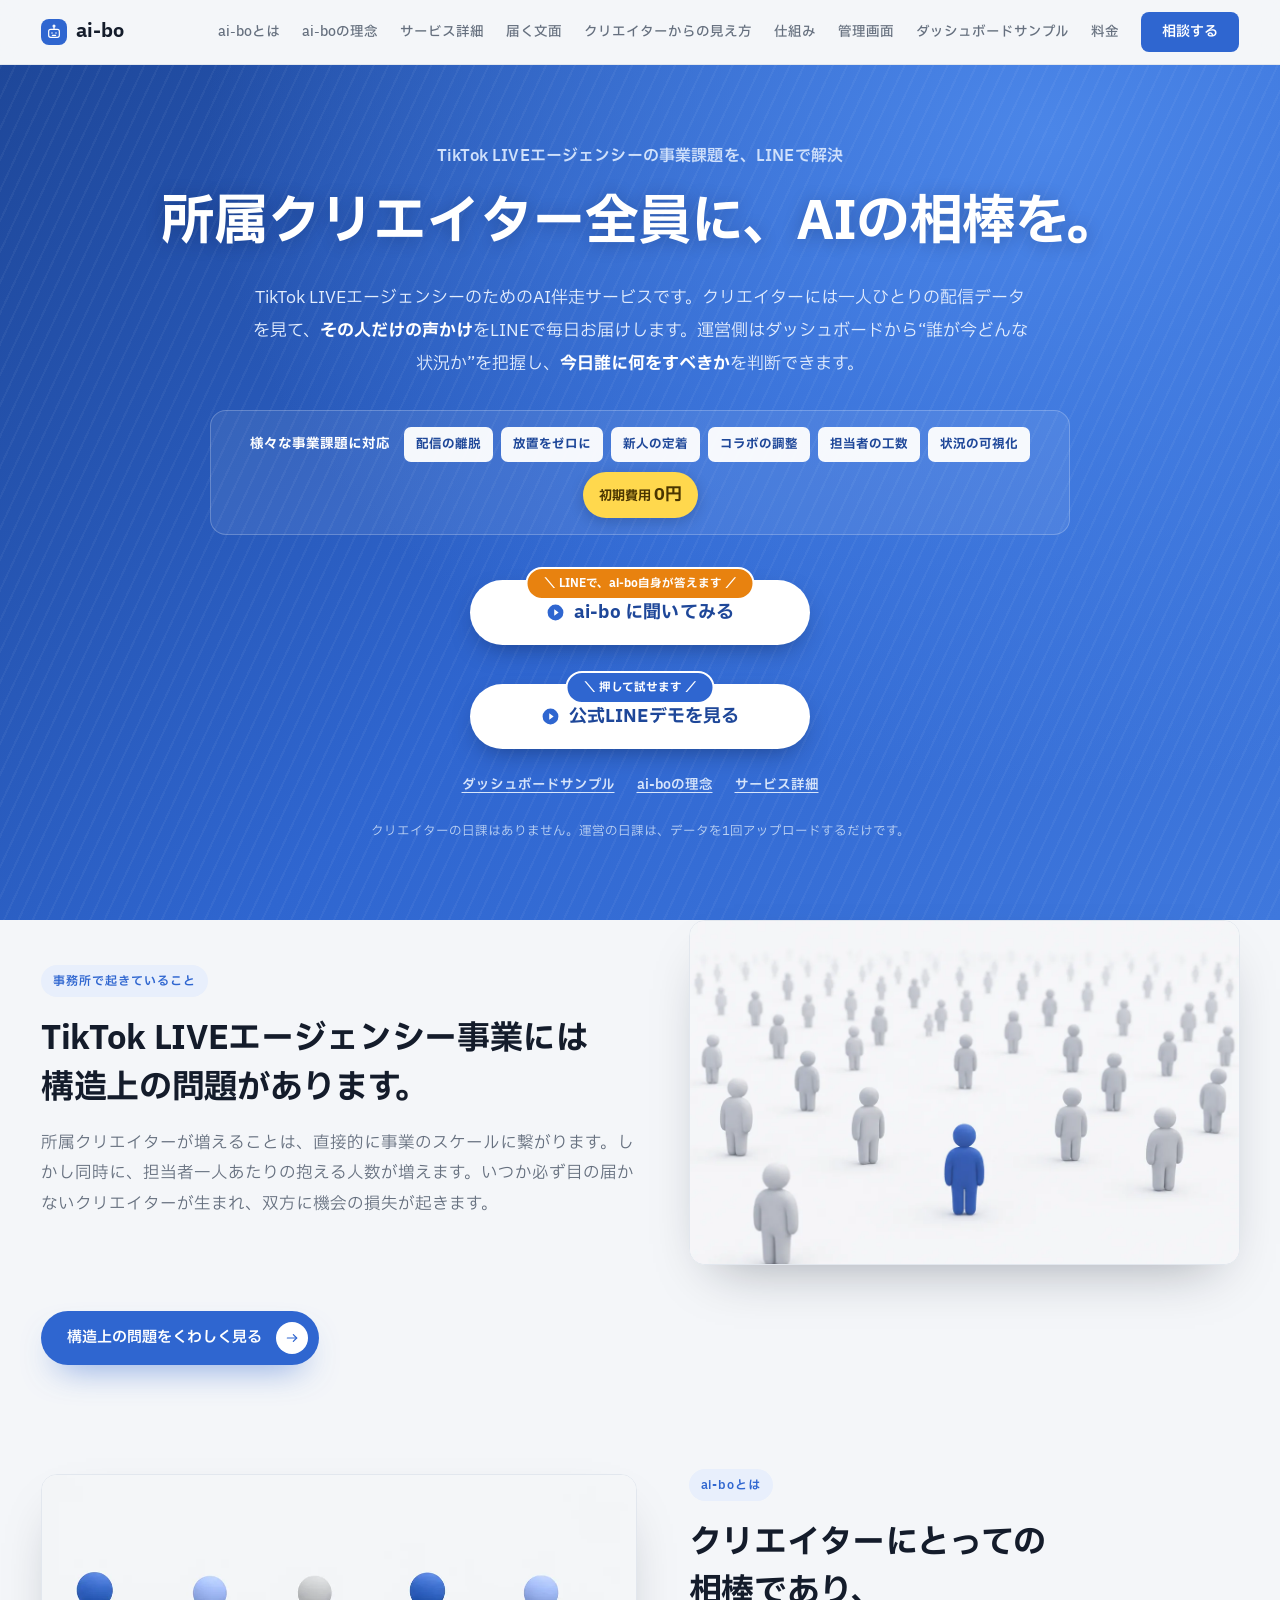
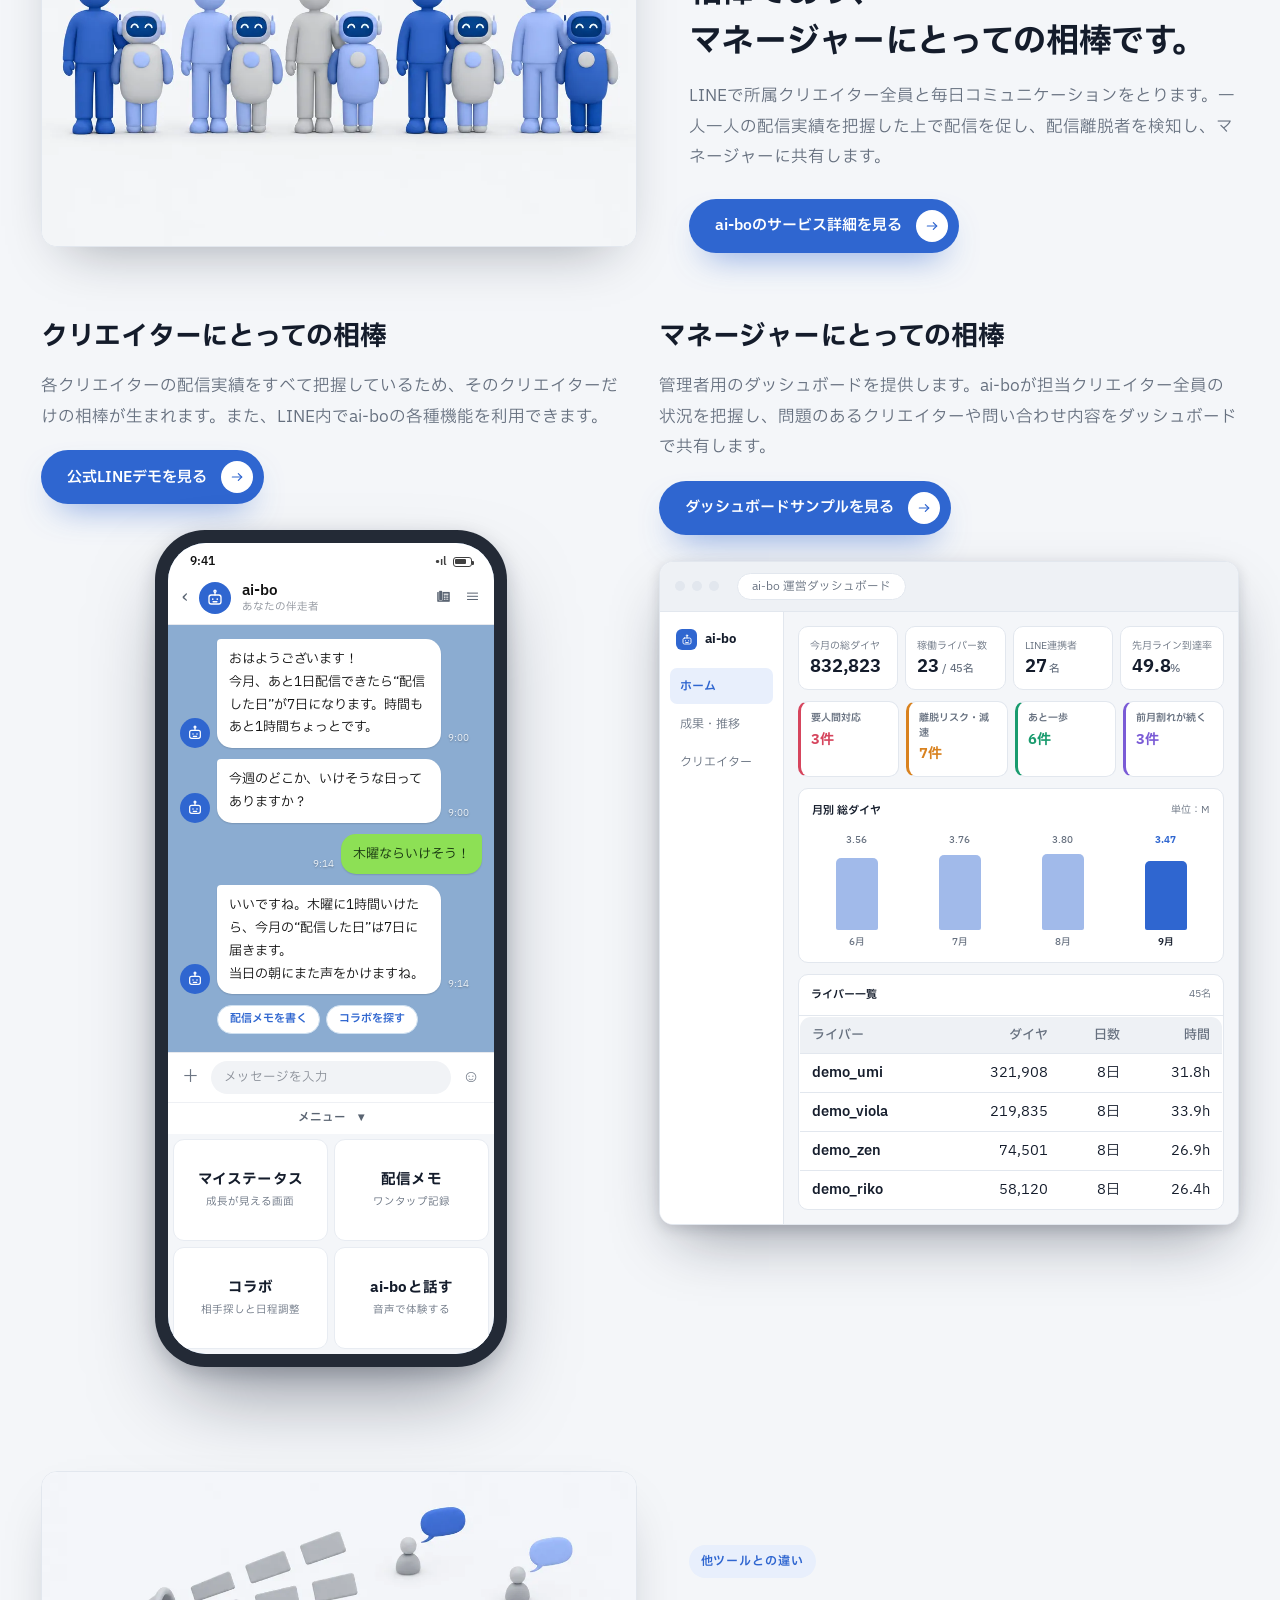
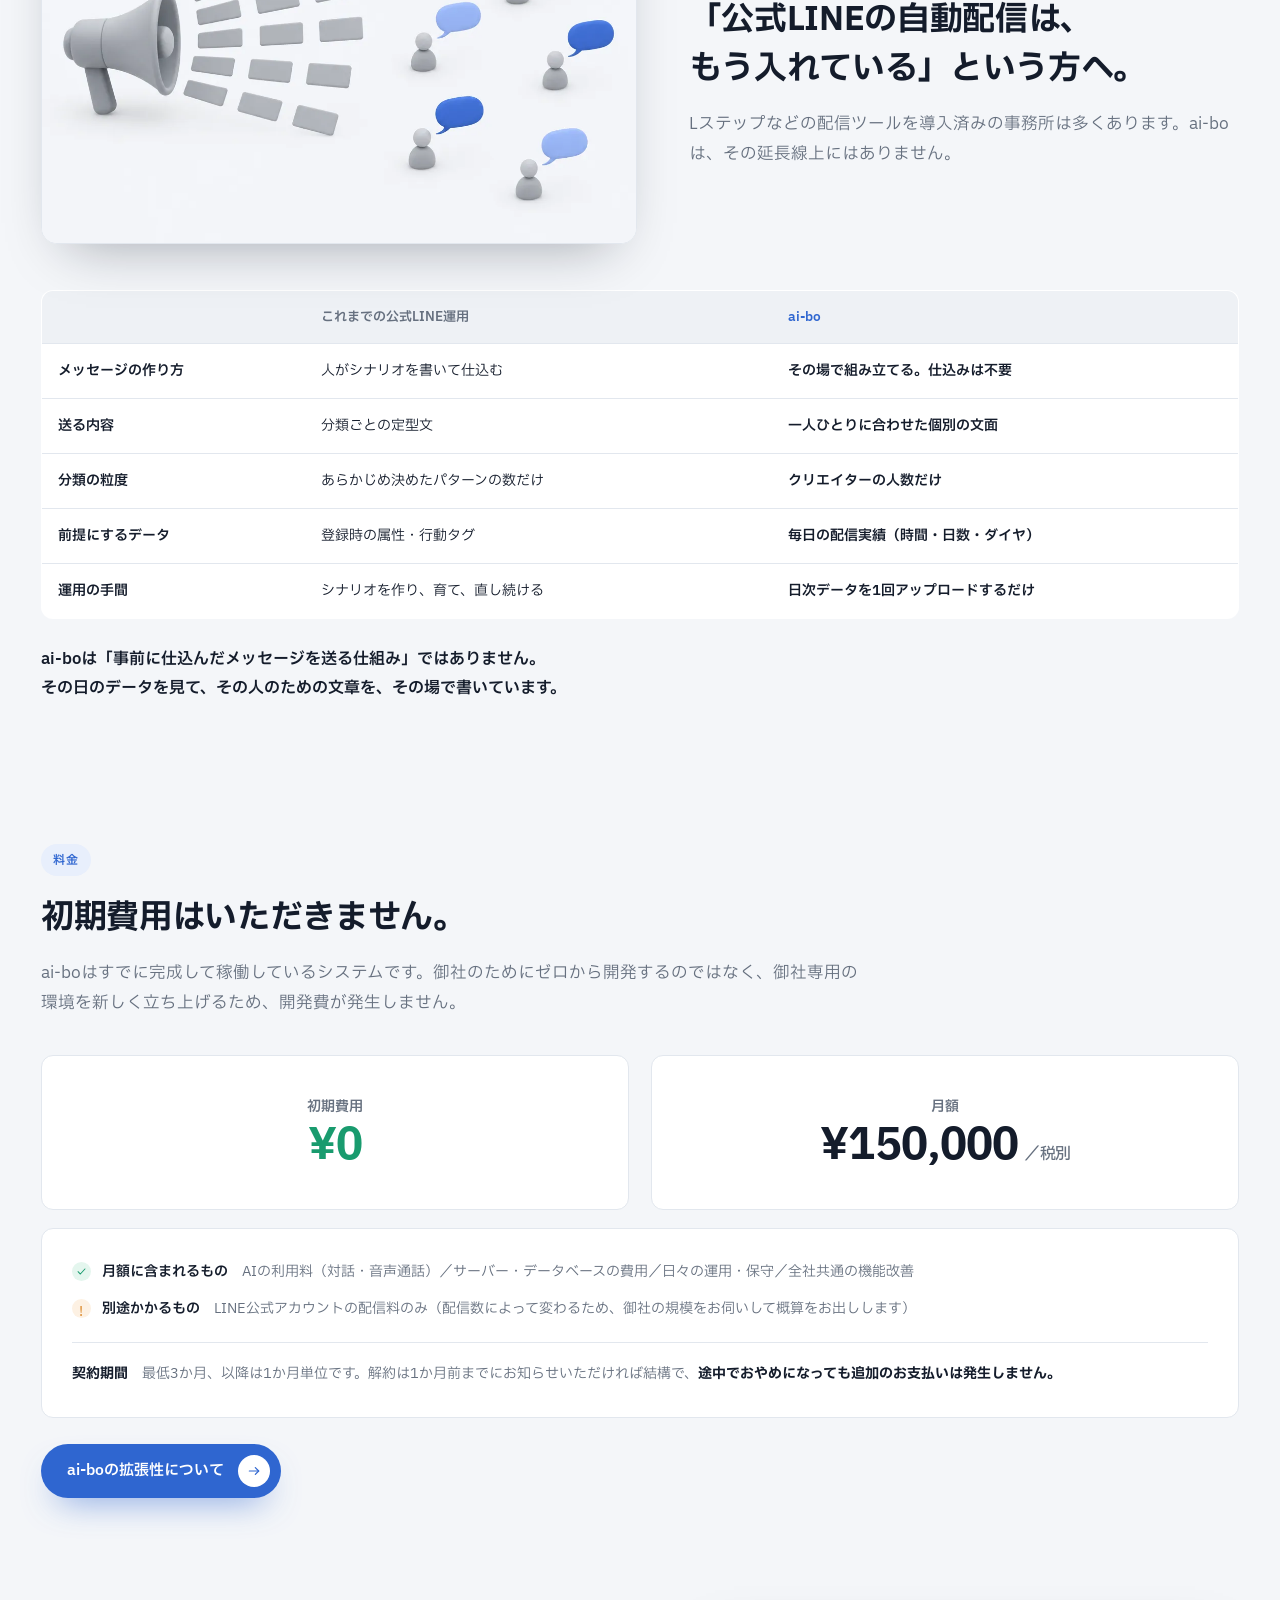
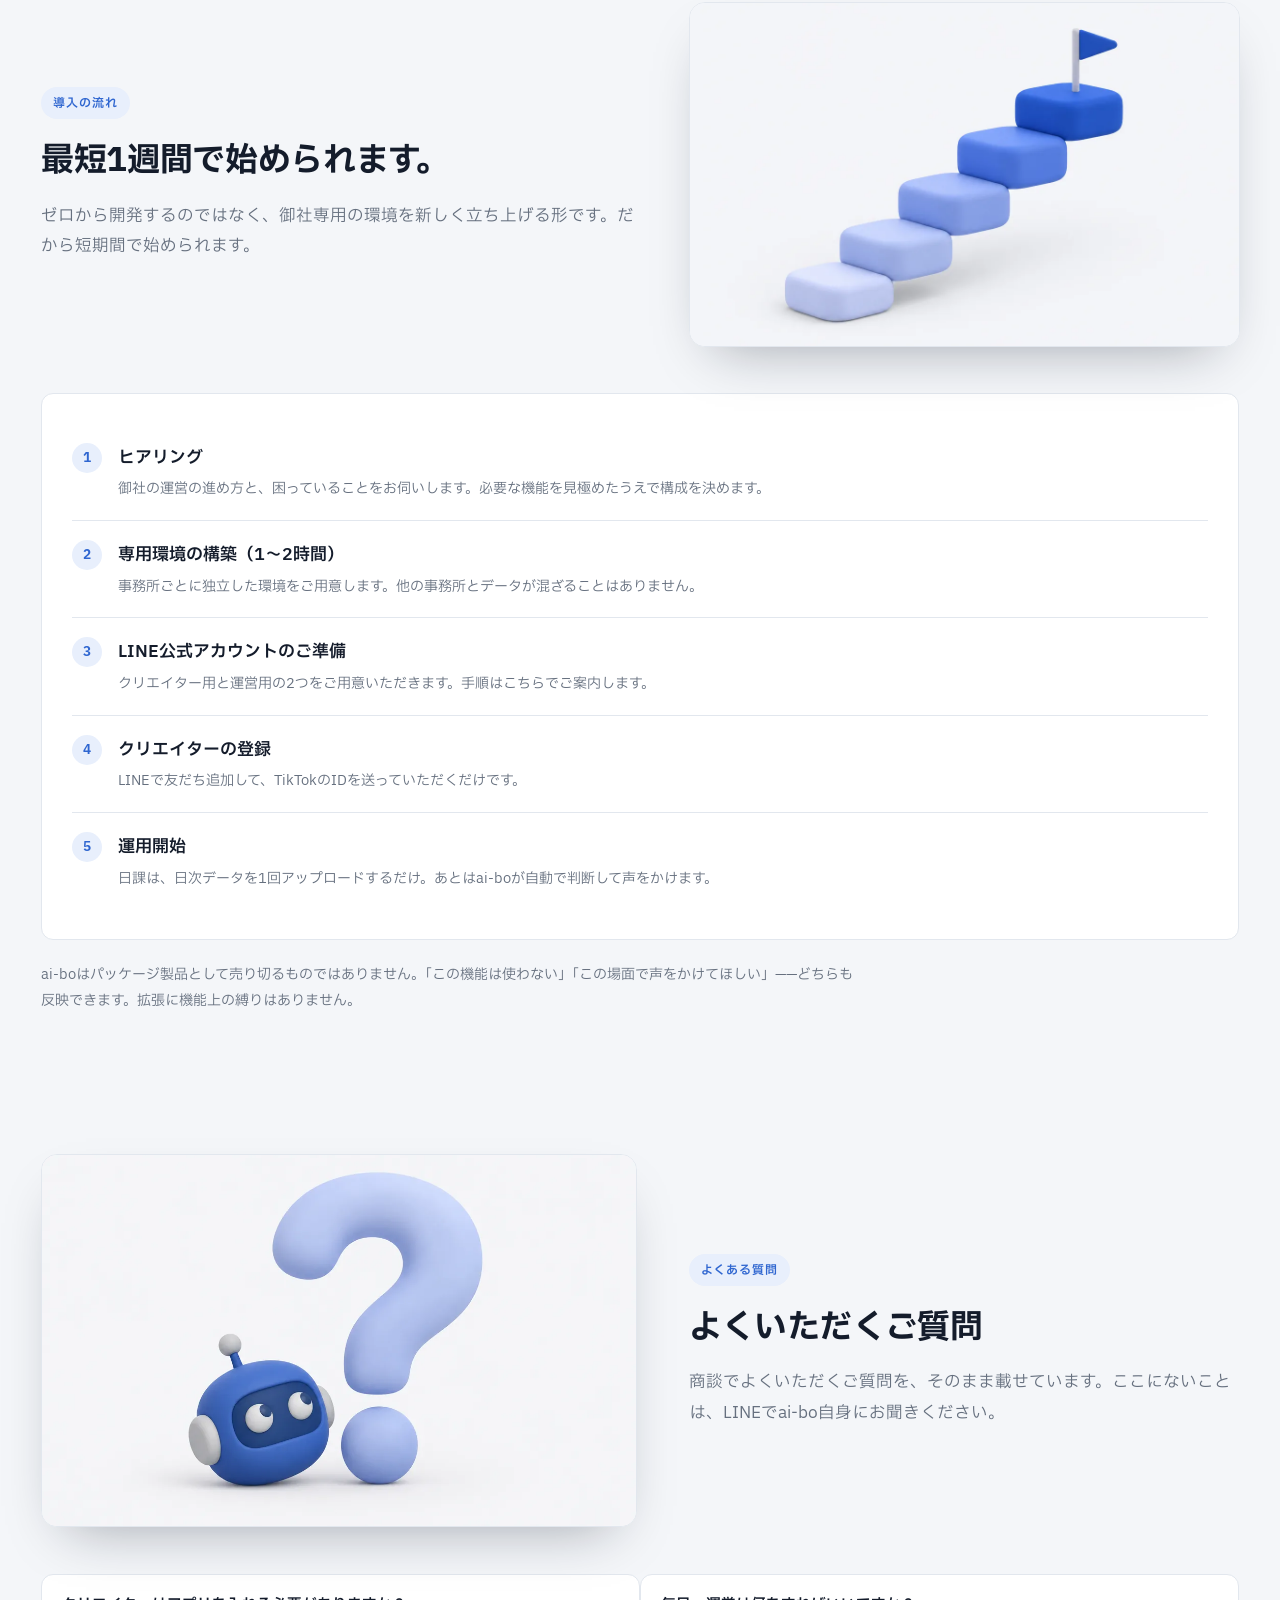
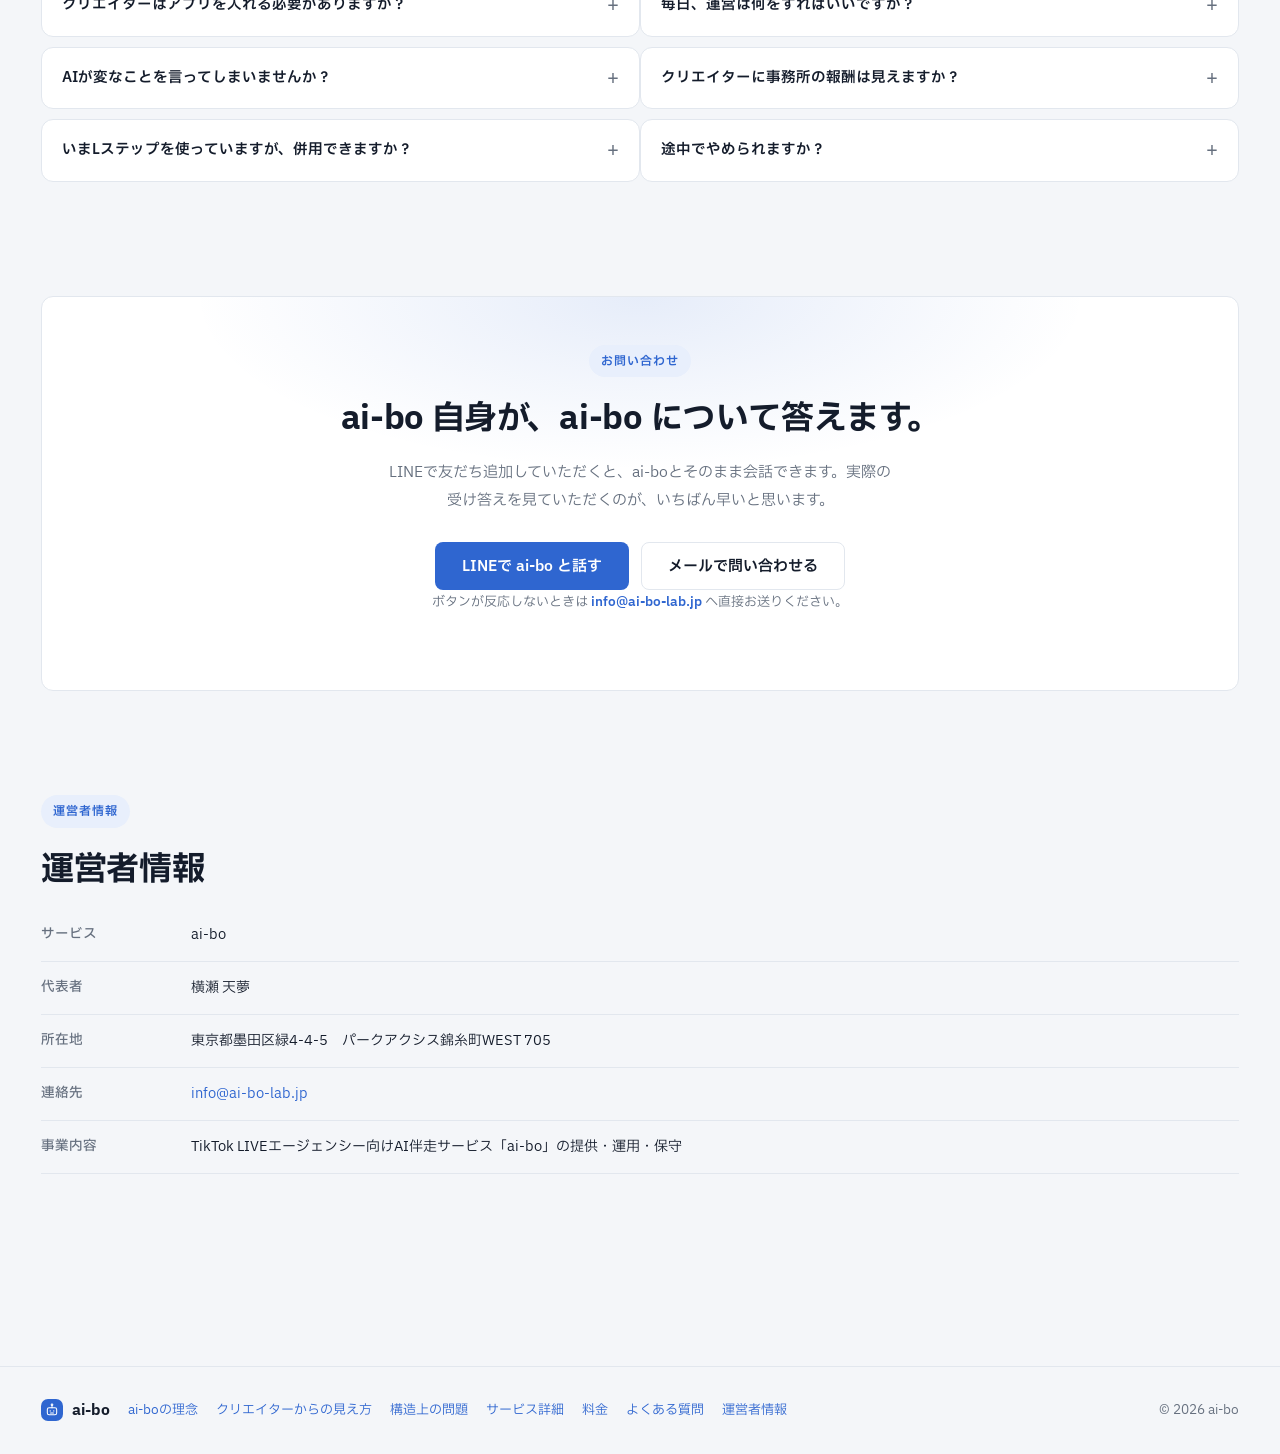
==== commit b3411313: "ヘッダーのナビに「サービス詳細」を追加" ====
--- a/index.html
+++ b/index.html
@@ -27,11 +27,11 @@
 <link rel="preconnect" href="https://fonts.googleapis.com">
 <link rel="preconnect" href="https://fonts.gstatic.com" crossorigin>
 <link href="https://fonts.googleapis.com/css2?family=IBM+Plex+Sans+JP:wght@400;500;600;700&display=swap" rel="stylesheet">
-<link rel="stylesheet" href="assets/style.css?v=20261024c">
-<script src="assets/nav.js?v=20261024c" defer></script>
+<link rel="stylesheet" href="assets/style.css?v=20261024d">
+<script src="assets/nav.js?v=20261024d" defer></script>
 <!-- ▼ イラストの動き（2026-10-10）。元に戻すにはこの2行を消すだけ。assets/motion.css 参照 -->
-<link rel="stylesheet" href="assets/motion.css?v=20261024c">
-<script src="assets/motion.js?v=20261024c"></script>
+<link rel="stylesheet" href="assets/motion.css?v=20261024d">
+<script src="assets/motion.js?v=20261024d"></script>
 <!-- ▲ イラストの動き ここまで -->
 </head>
 <body>
@@ -94,6 +94,7 @@
     <nav id="sitenav">
       <a href="#about" class="nav-link">ai-boとは</a>
       <a href="philosophy.html" class="nav-link">ai-boの理念</a>
+      <a href="service.html" class="nav-link">サービス詳細</a>
       <a href="service.html#samples" class="nav-link">届く文面</a>
       <a href="line-demo.html" class="nav-link">クリエイターからの見え方</a>
       <a href="service.html#engine" class="nav-link">仕組み</a>
--- a/assets/style.css
+++ b/assets/style.css
@@ -64,7 +64,7 @@
    開閉は assets/nav.js。JSが動かなくても閉じた状態で崩れない。 */
 .navtoggle{display:none}
 
-@media (max-width:900px){
+@media (max-width:1080px){
   /* PC用の横並びリンクと「相談する」は、たたんでメニューの中へ入れる */
   nav .nav-link{display:none}
 
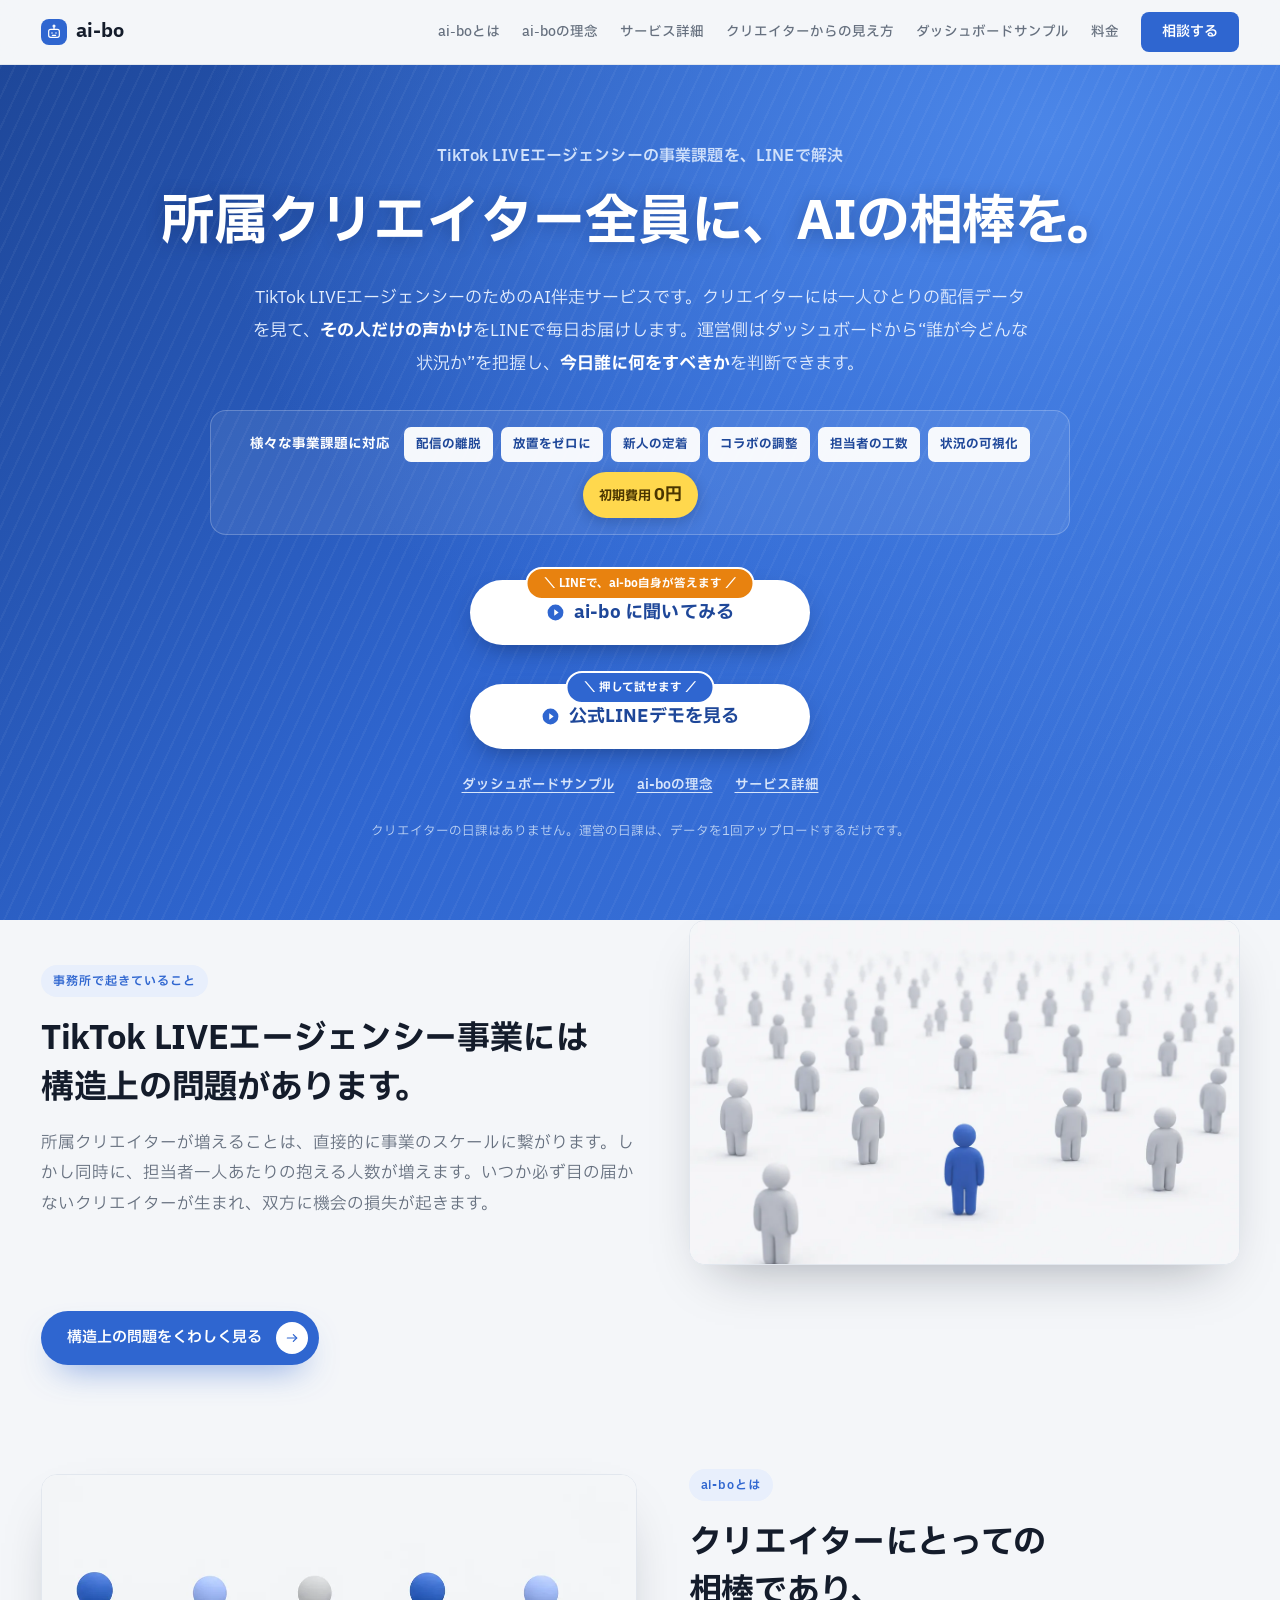
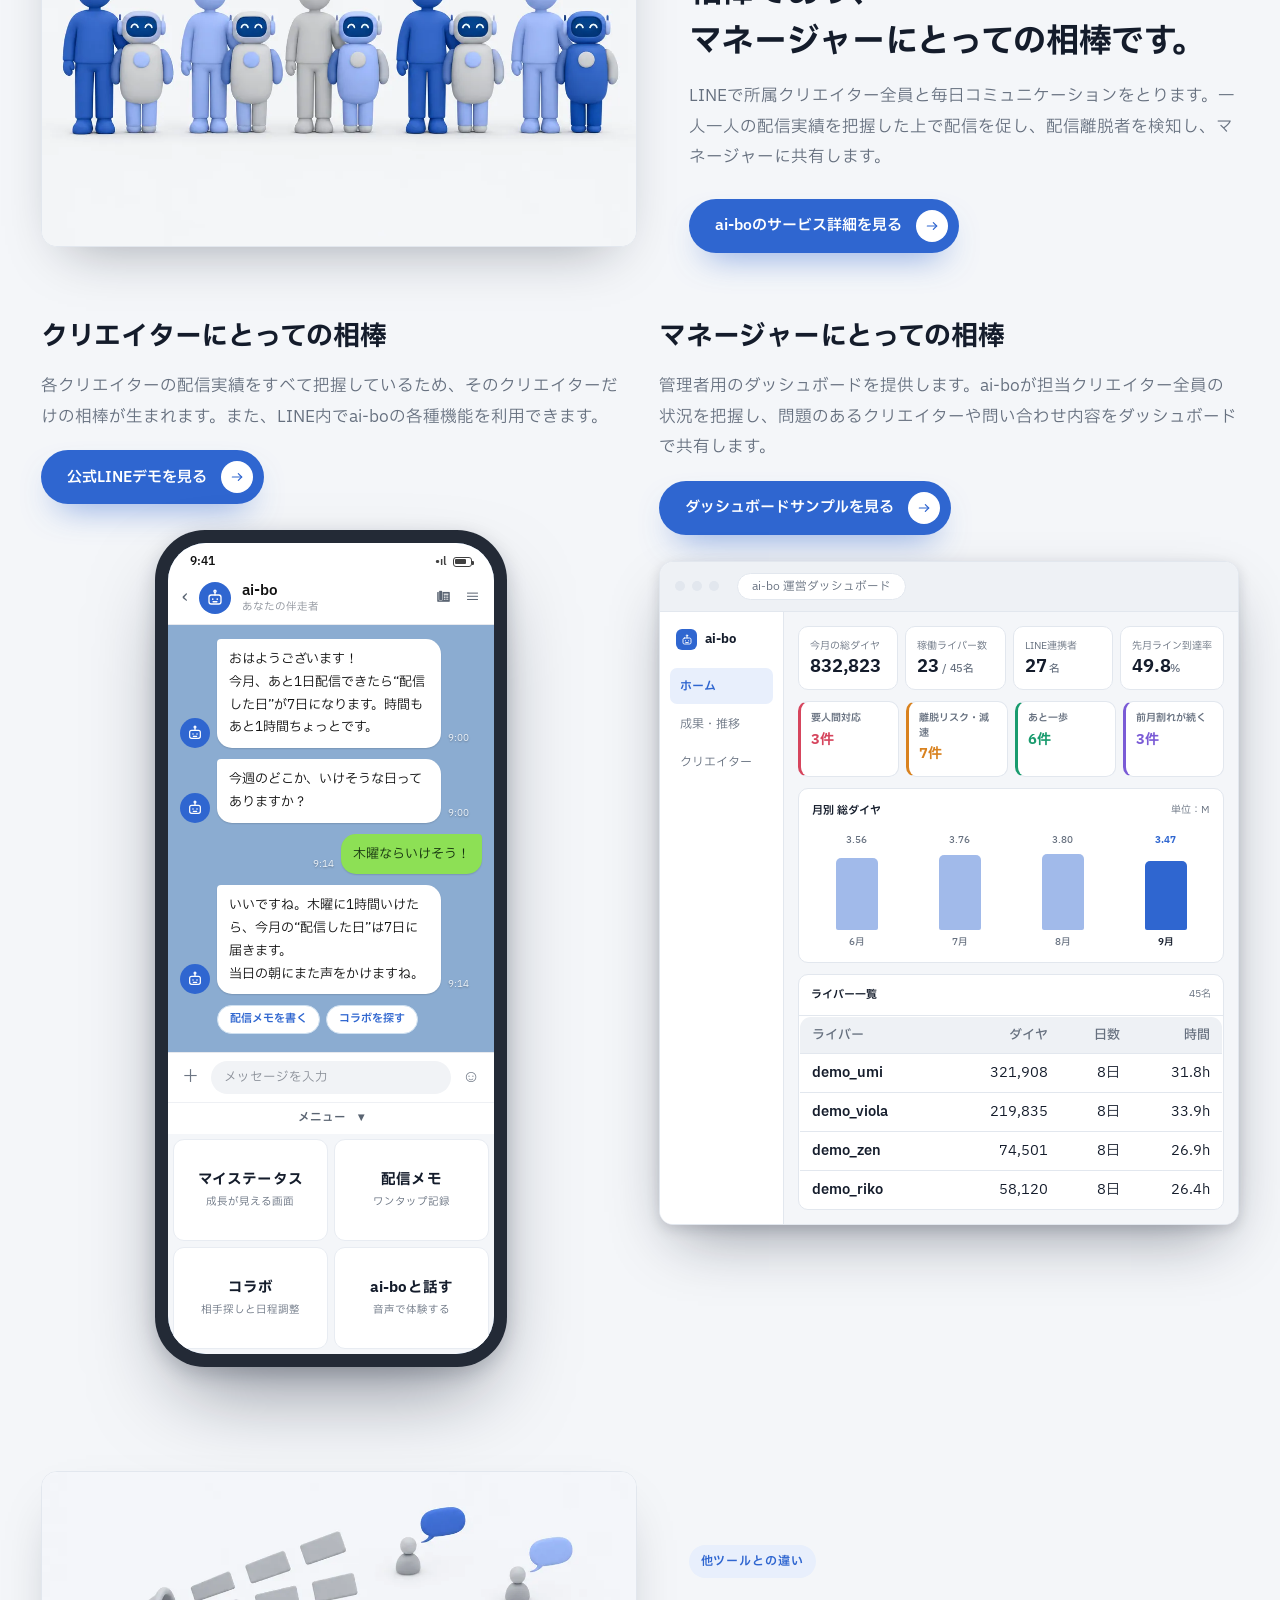
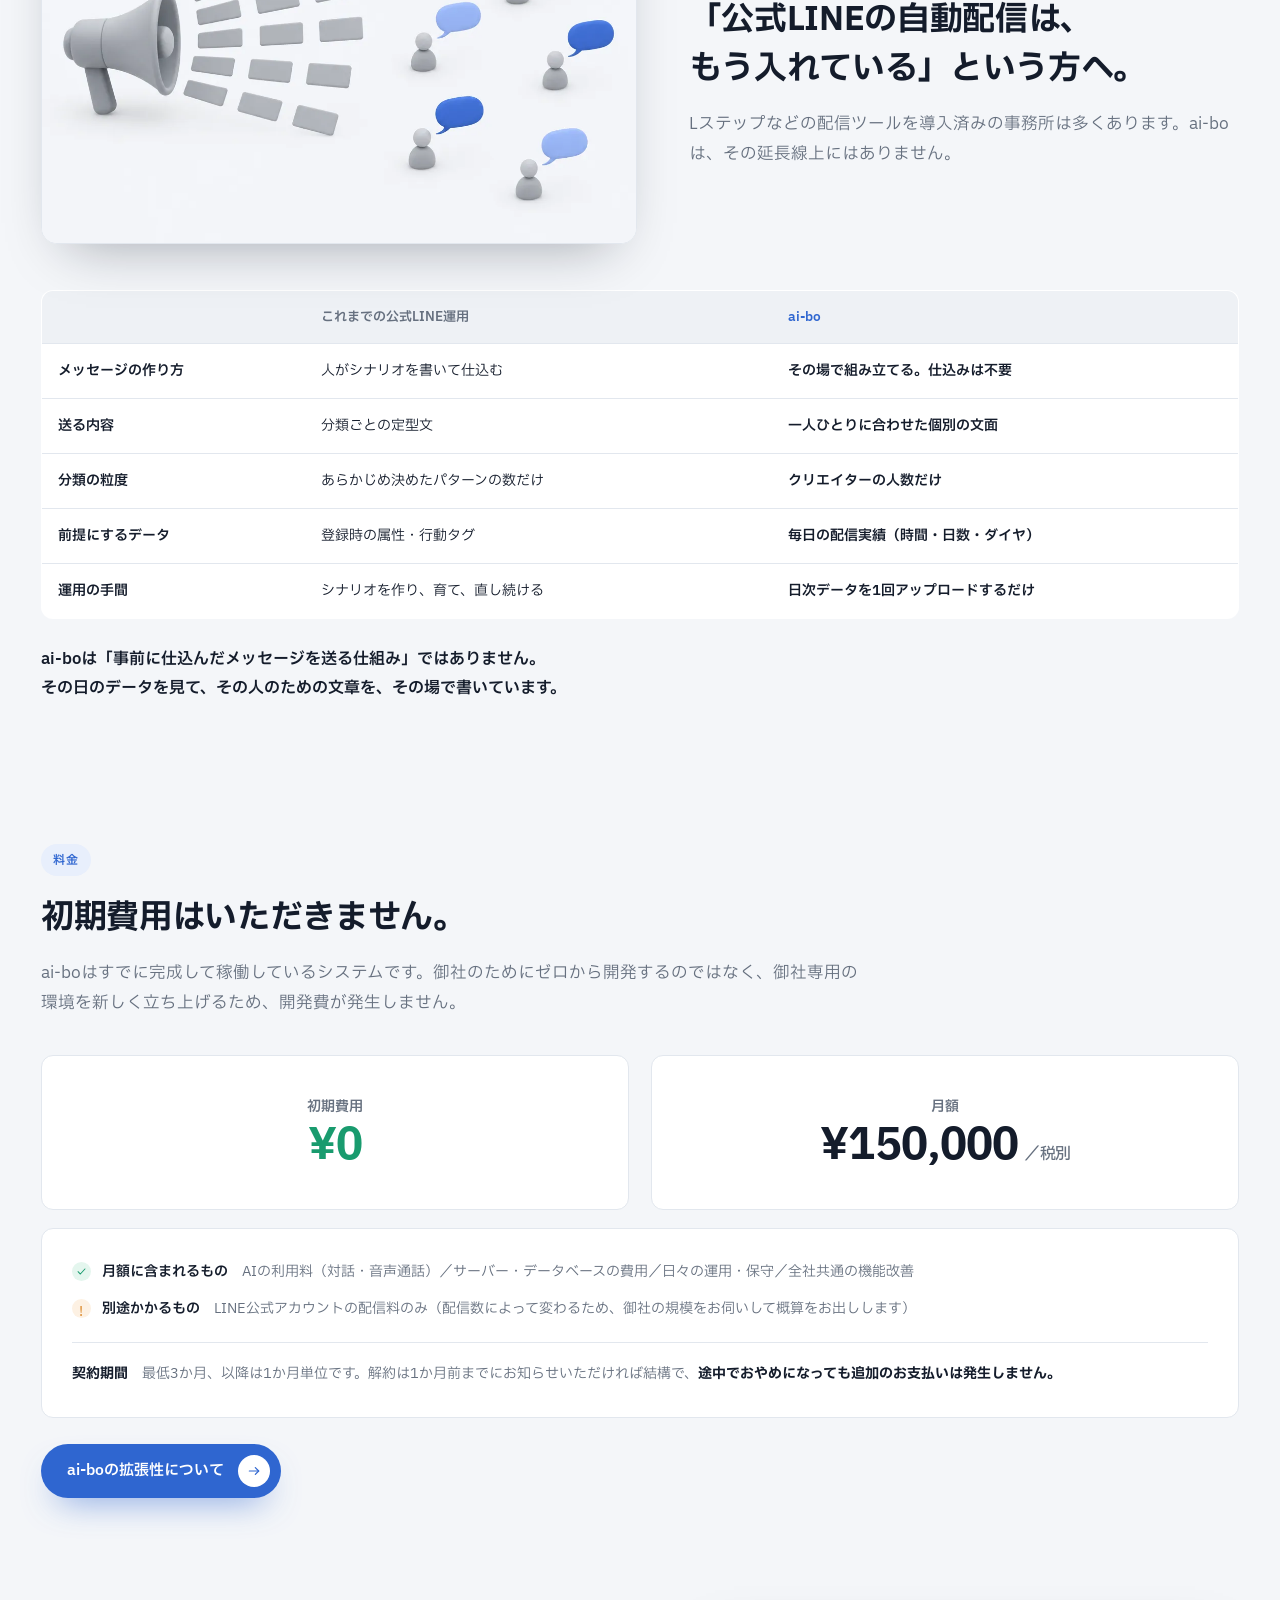
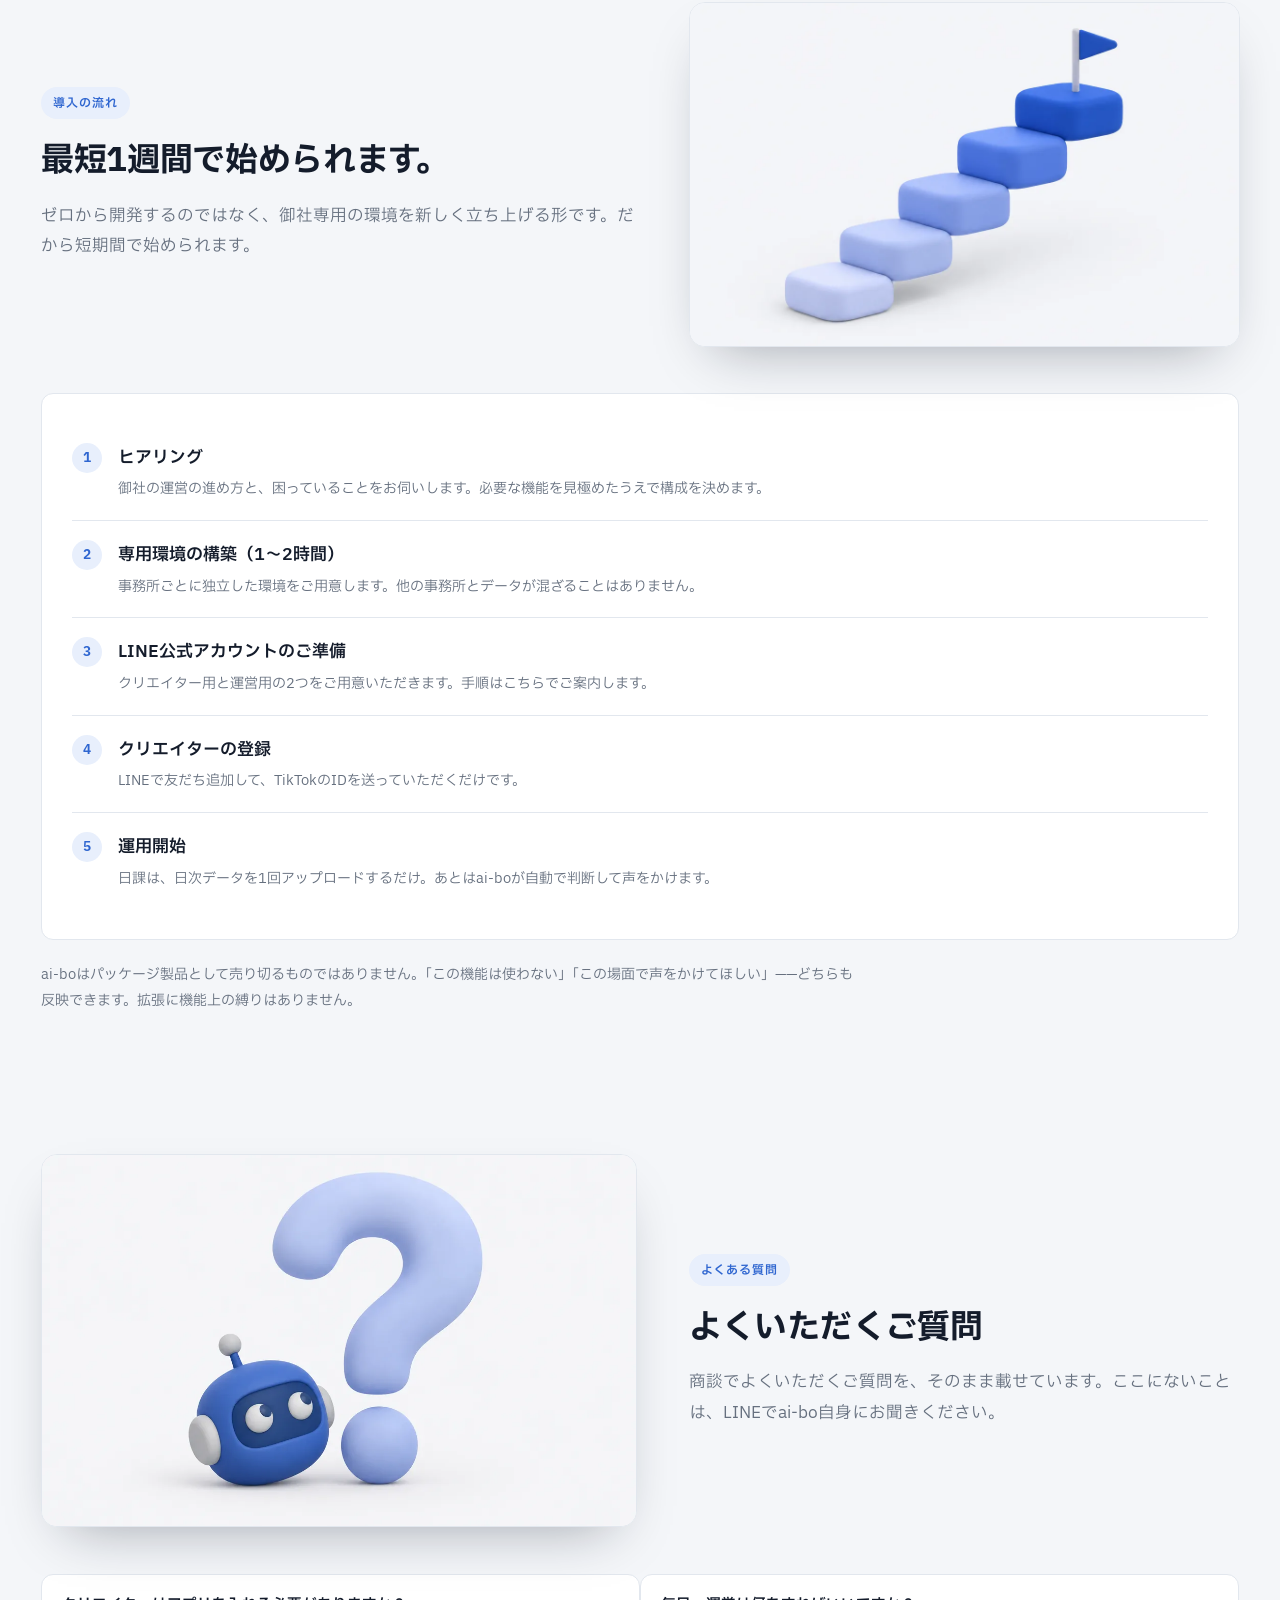
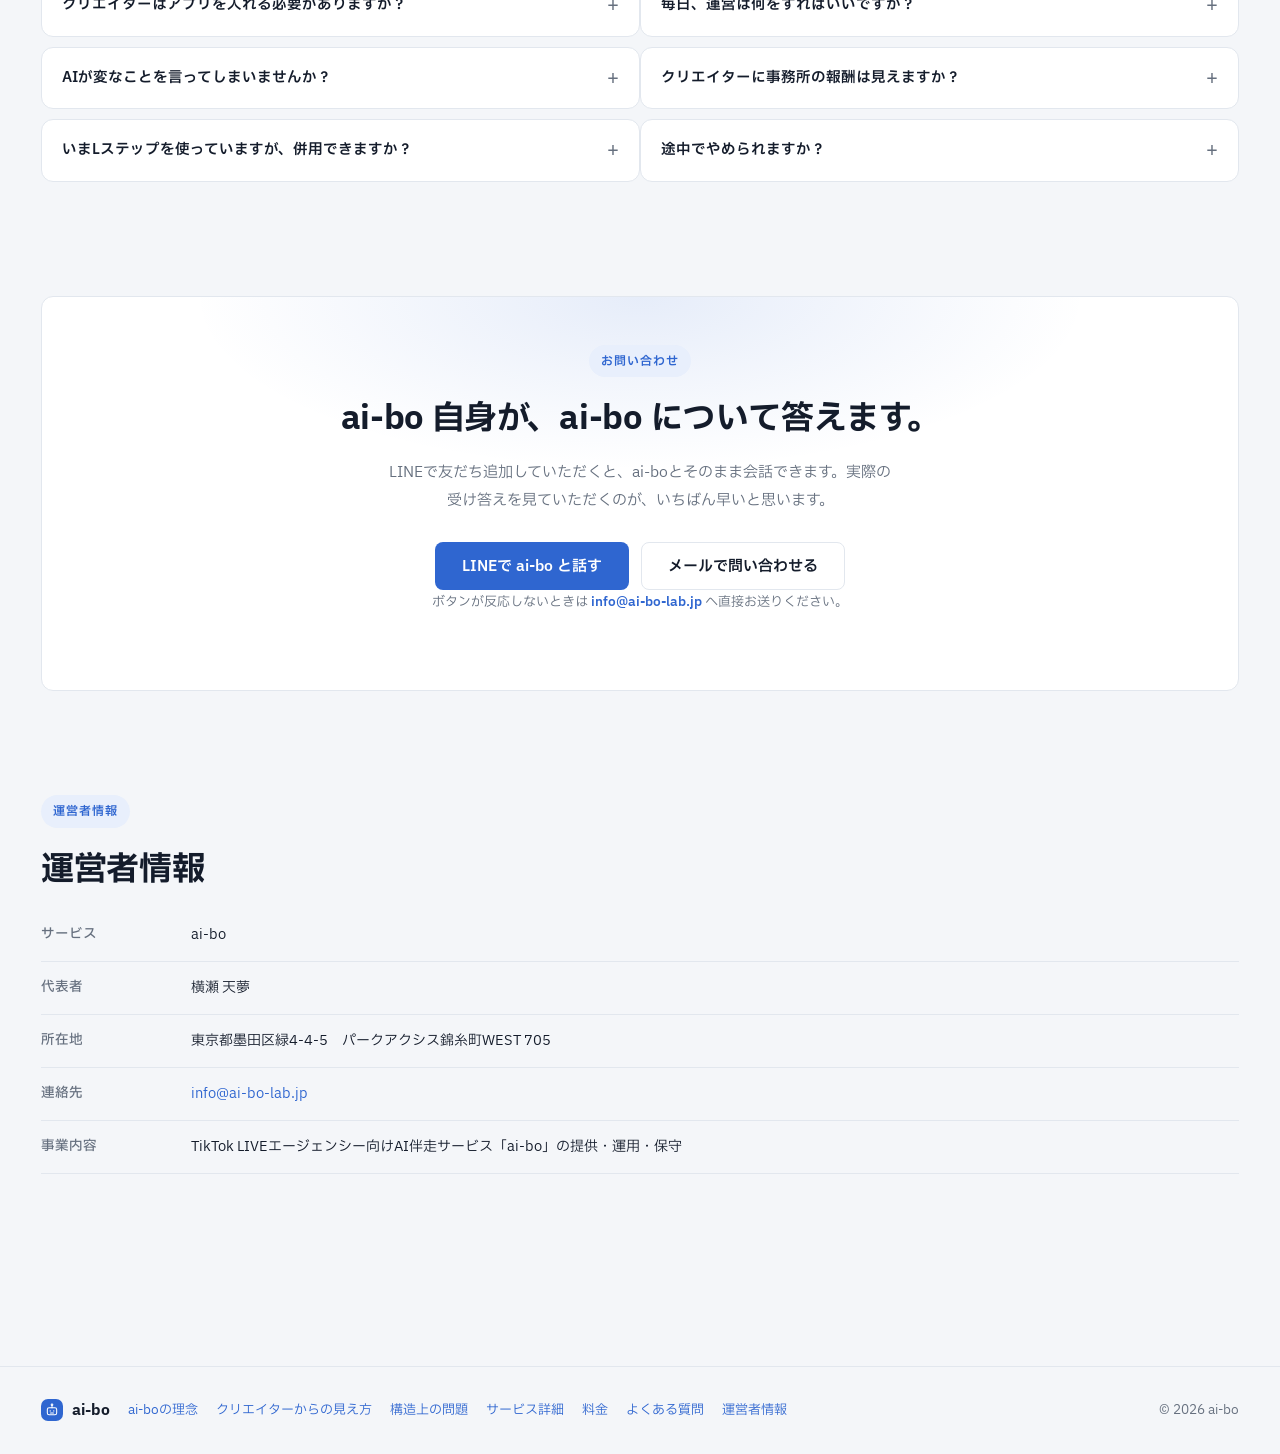
==== commit 517457d8: "ナビから3項目を外し、6項目にする" ====
--- a/index.html
+++ b/index.html
@@ -27,11 +27,11 @@
 <link rel="preconnect" href="https://fonts.googleapis.com">
 <link rel="preconnect" href="https://fonts.gstatic.com" crossorigin>
 <link href="https://fonts.googleapis.com/css2?family=IBM+Plex+Sans+JP:wght@400;500;600;700&display=swap" rel="stylesheet">
-<link rel="stylesheet" href="assets/style.css?v=20261024d">
-<script src="assets/nav.js?v=20261024d" defer></script>
+<link rel="stylesheet" href="assets/style.css?v=20261024e">
+<script src="assets/nav.js?v=20261024e" defer></script>
 <!-- ▼ イラストの動き（2026-10-10）。元に戻すにはこの2行を消すだけ。assets/motion.css 参照 -->
-<link rel="stylesheet" href="assets/motion.css?v=20261024d">
-<script src="assets/motion.js?v=20261024d"></script>
+<link rel="stylesheet" href="assets/motion.css?v=20261024e">
+<script src="assets/motion.js?v=20261024e"></script>
 <!-- ▲ イラストの動き ここまで -->
 </head>
 <body>
@@ -95,10 +95,7 @@
       <a href="#about" class="nav-link">ai-boとは</a>
       <a href="philosophy.html" class="nav-link">ai-boの理念</a>
       <a href="service.html" class="nav-link">サービス詳細</a>
-      <a href="service.html#samples" class="nav-link">届く文面</a>
       <a href="line-demo.html" class="nav-link">クリエイターからの見え方</a>
-      <a href="service.html#engine" class="nav-link">仕組み</a>
-      <a href="service.html#dashboard" class="nav-link">管理画面</a>
       <a href="dashboard.html" class="nav-link">ダッシュボードサンプル</a>
       <a href="#price" class="nav-link">料金</a>
       <a href="https://lin.ee/x7dkQQq" target="_blank" rel="noopener" class="btn btn-primary">相談する</a>
--- a/assets/style.css
+++ b/assets/style.css
@@ -64,7 +64,7 @@
    開閉は assets/nav.js。JSが動かなくても閉じた状態で崩れない。 */
 .navtoggle{display:none}
 
-@media (max-width:1080px){
+@media (max-width:900px){
   /* PC用の横並びリンクと「相談する」は、たたんでメニューの中へ入れる */
   nav .nav-link{display:none}
 
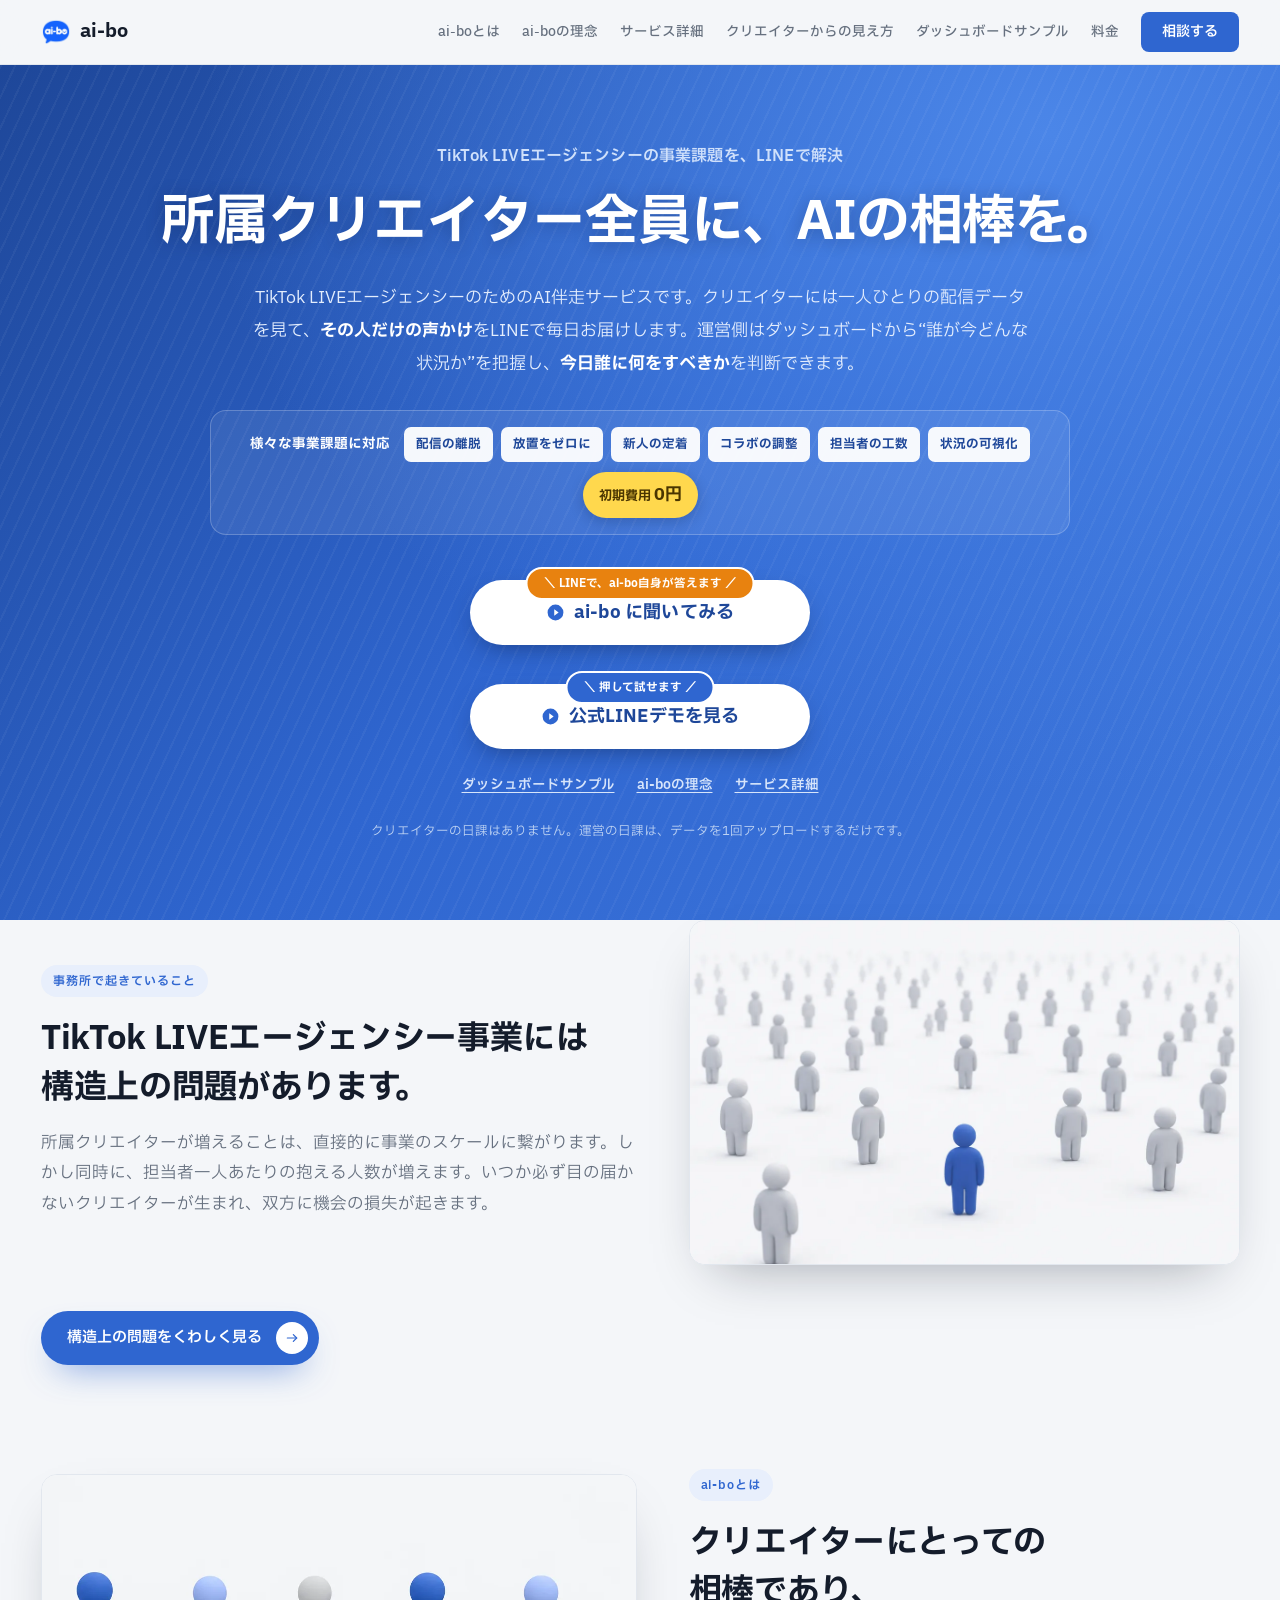
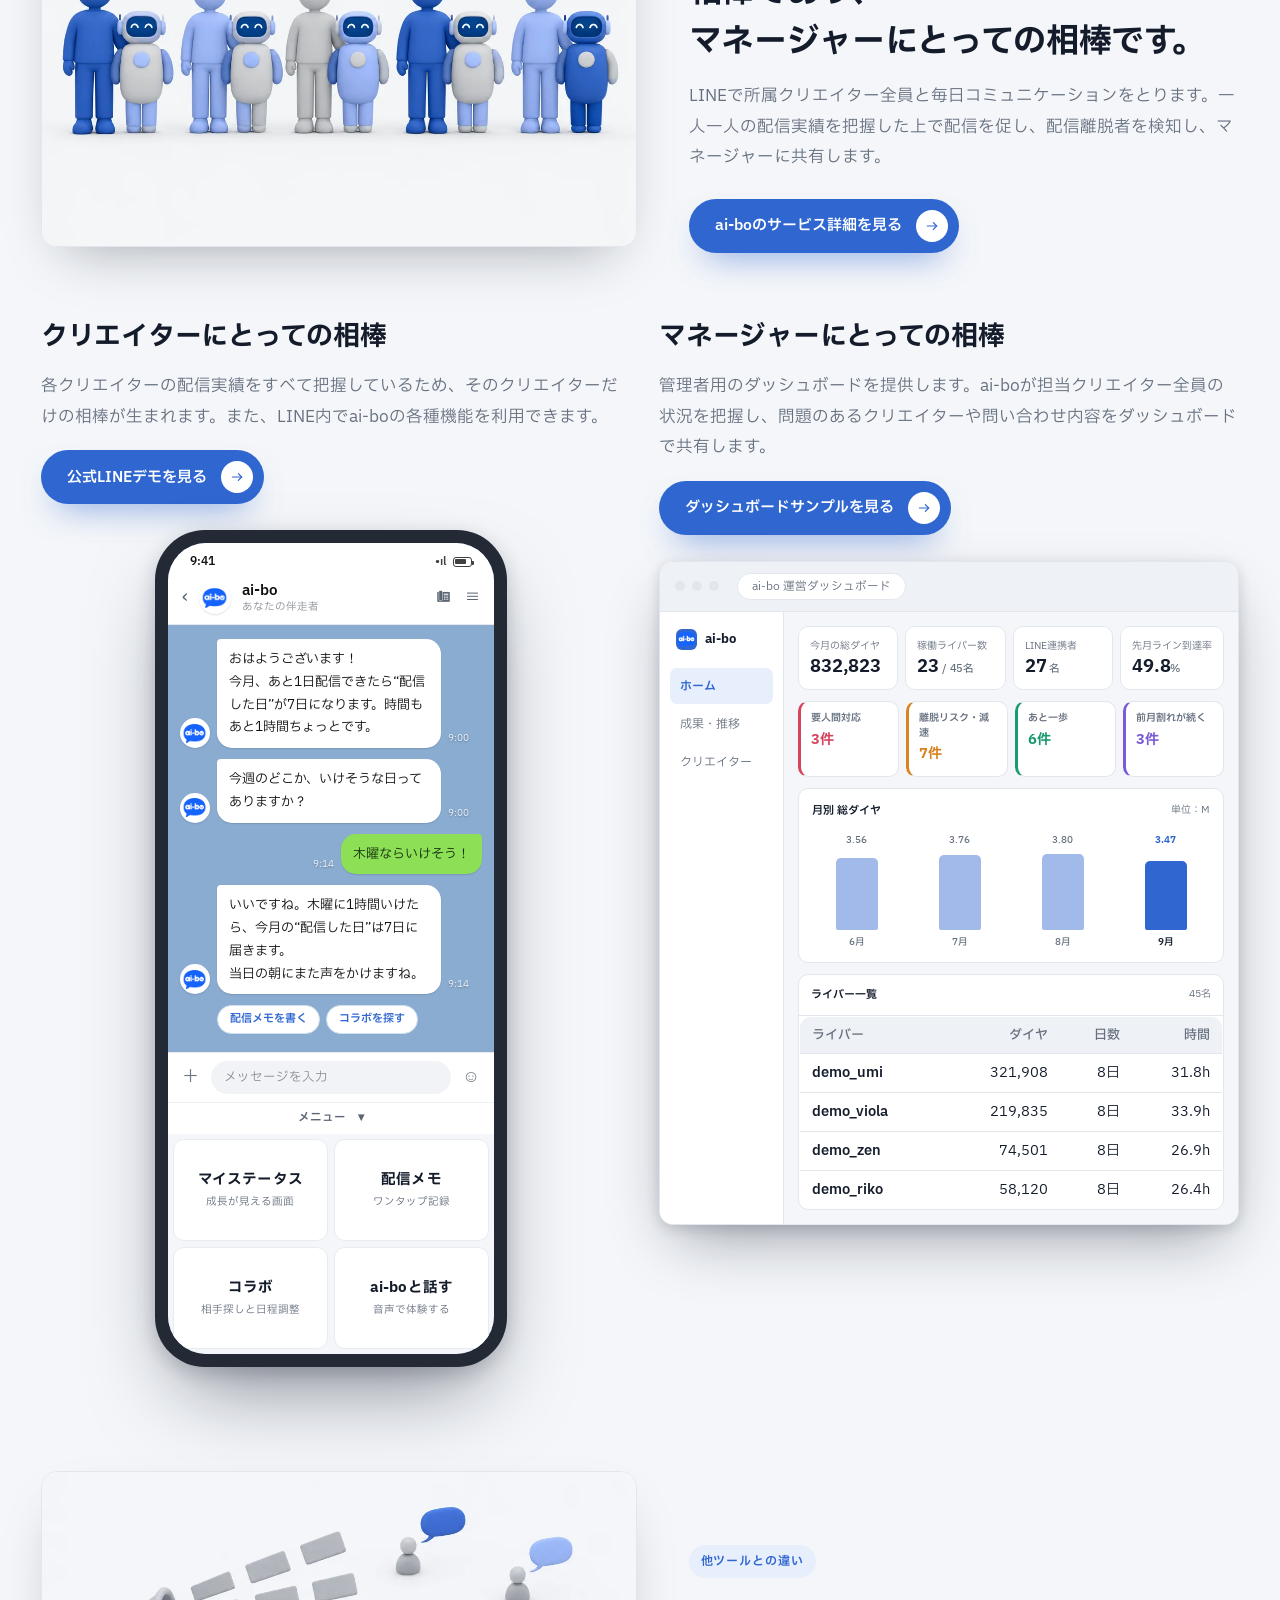
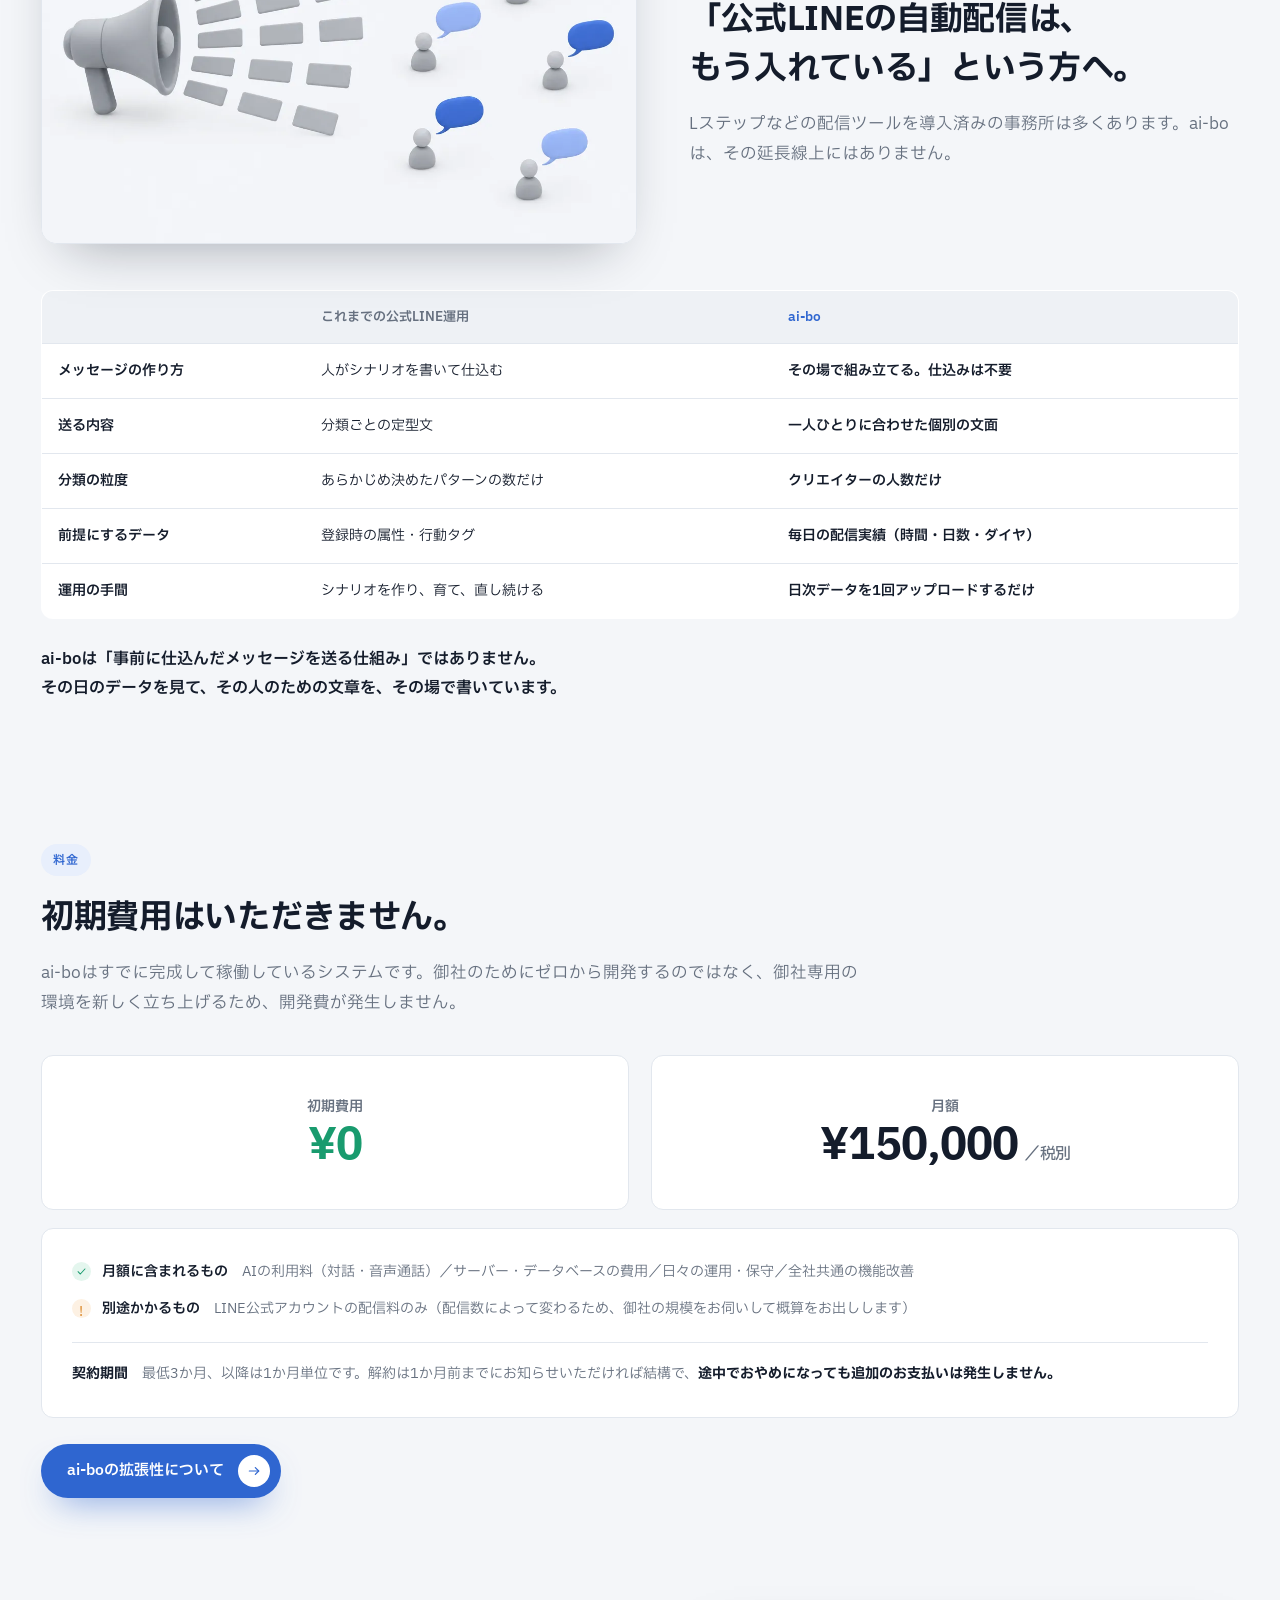
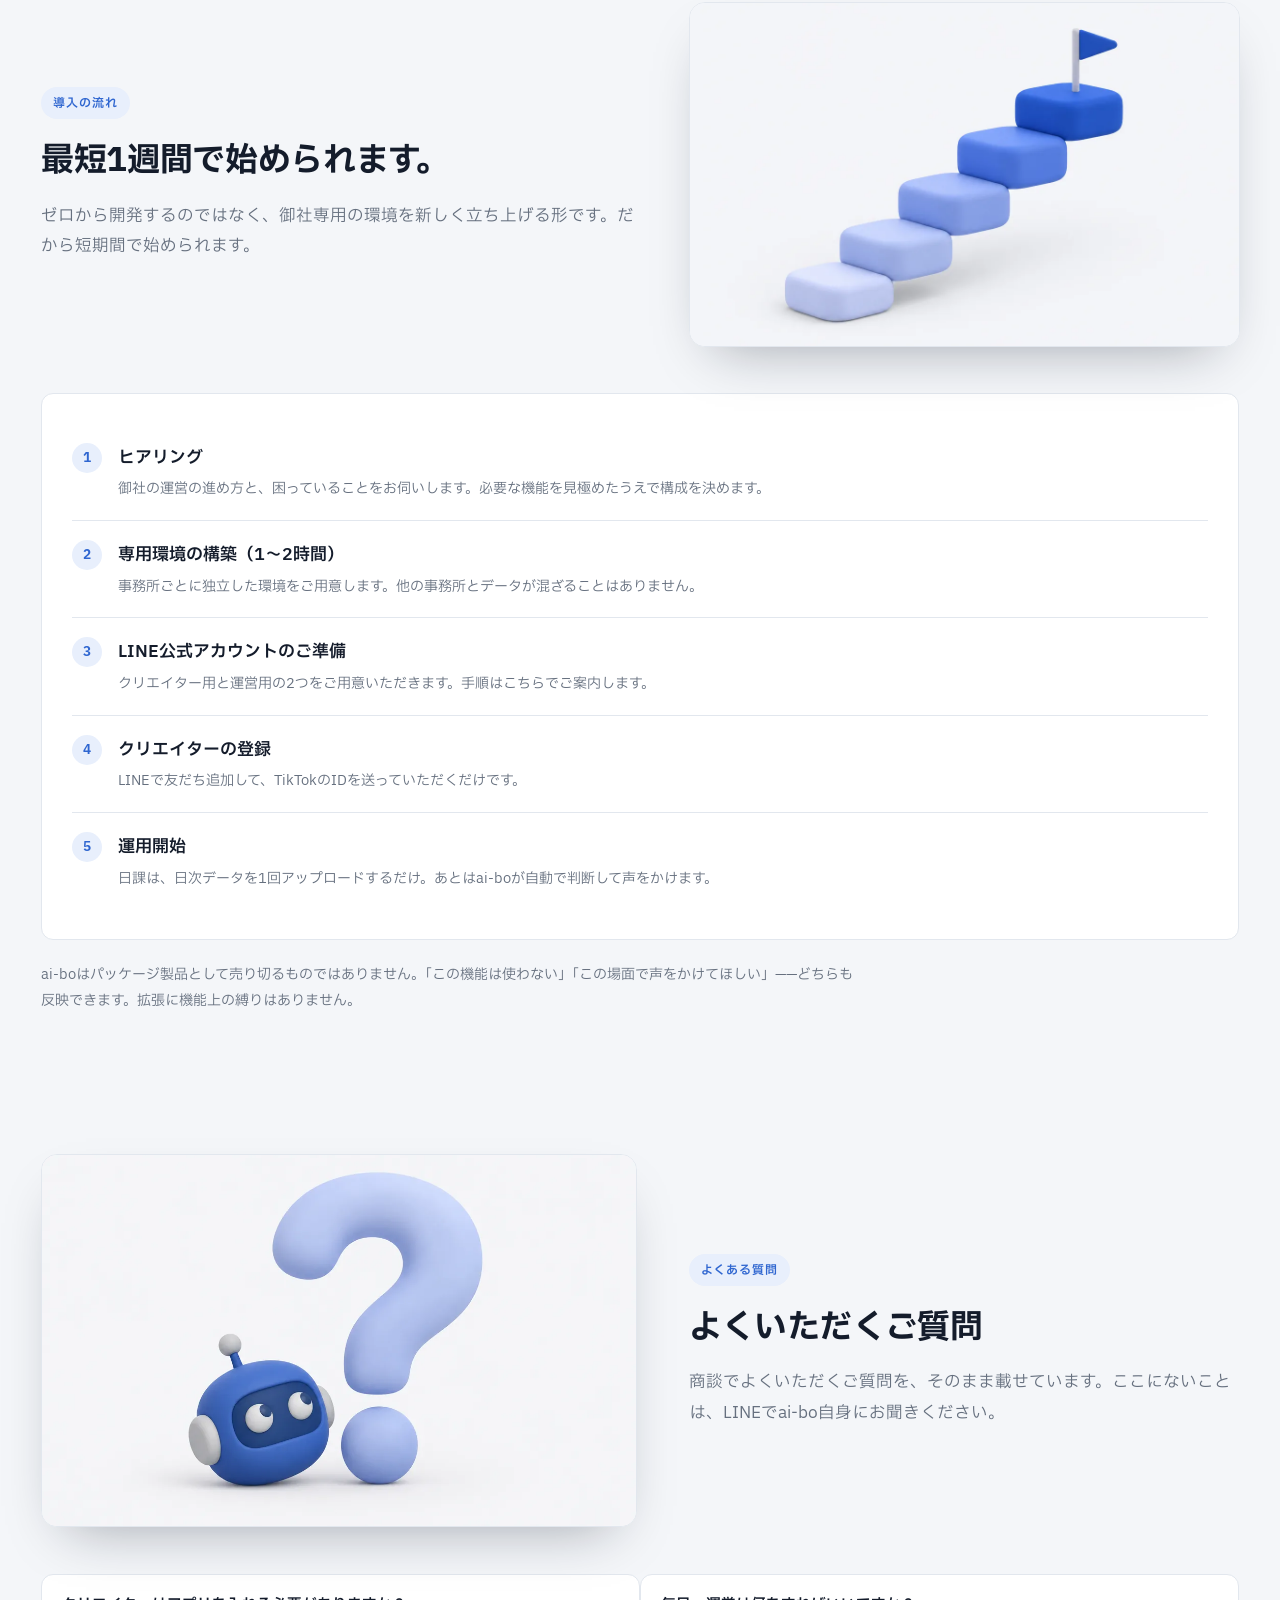
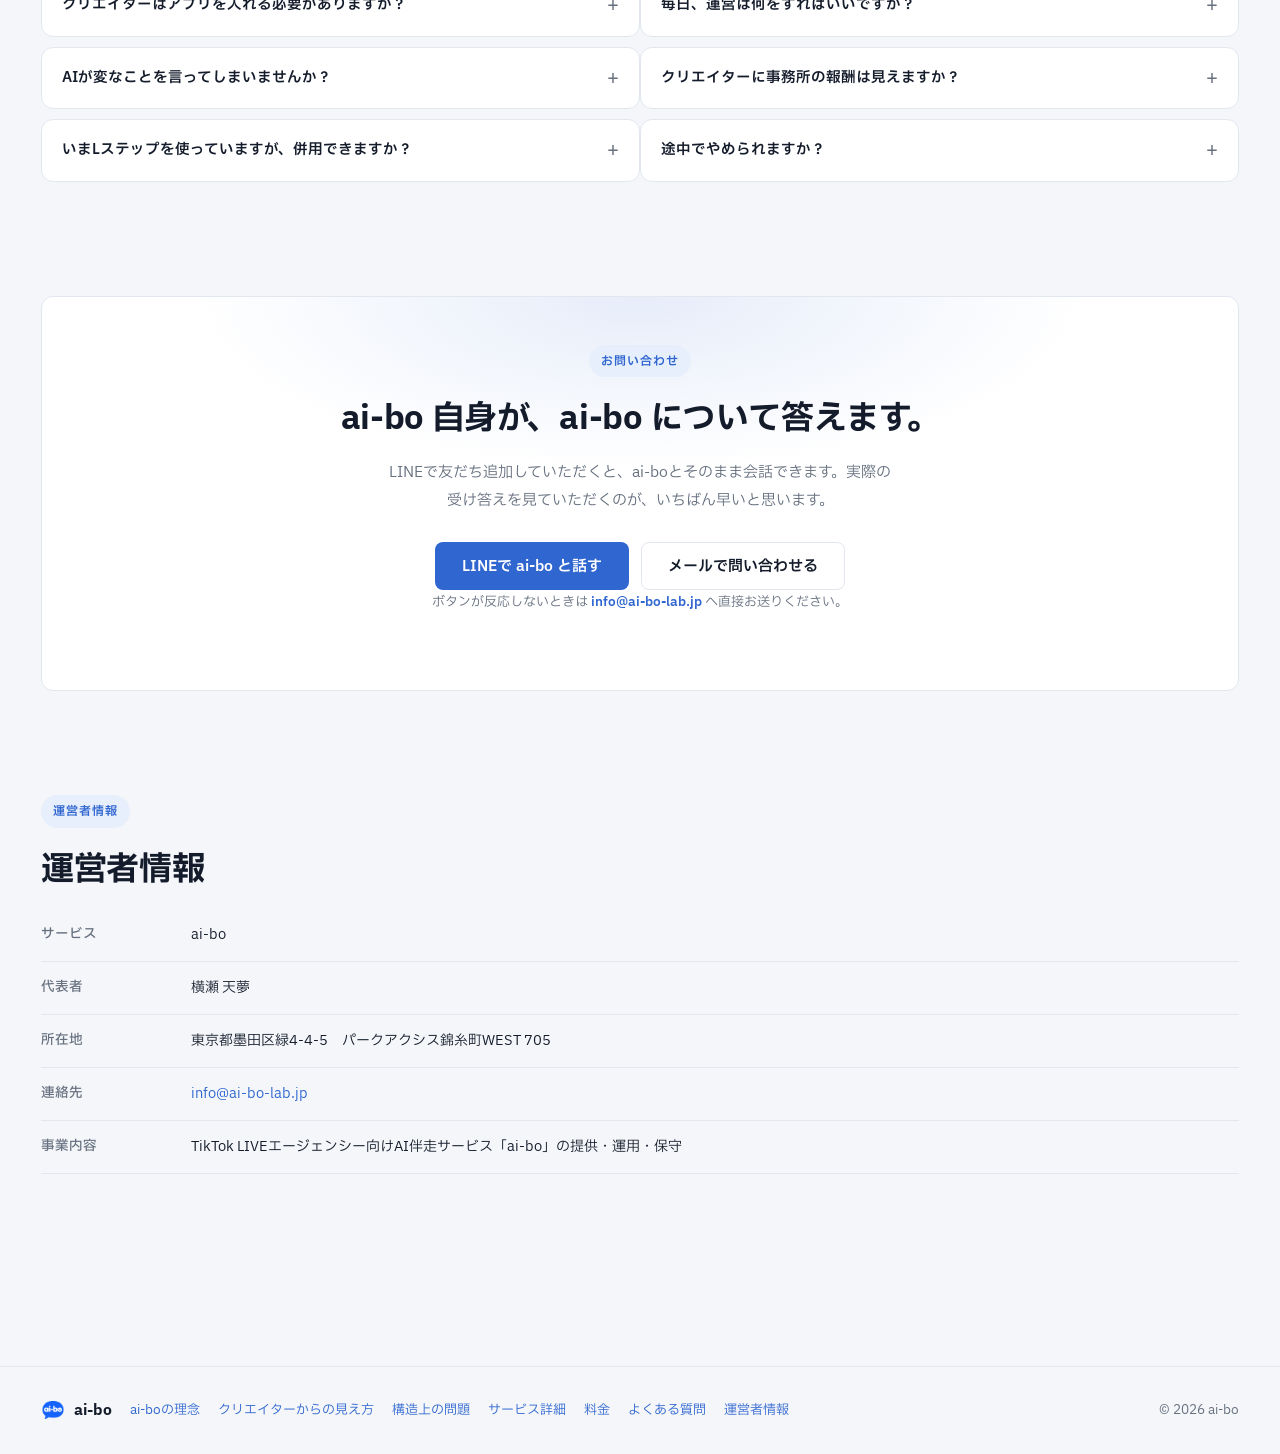
==== commit 4939f87d: "サイト内のアイコンを新ロゴに差し替え" ====
--- a/index.html
+++ b/index.html
@@ -23,15 +23,20 @@
 <meta name="google-site-verification" content="KLvjgUeUplFI152VDE8S4gIxU55EEkaTpx3IdyPS6Cc" />
 <meta name="theme-color" content="#2f66d0" media="(prefers-color-scheme: light)">
 <meta name="theme-color" content="#0f131a" media="(prefers-color-scheme: dark)">
-<link rel="icon" href="data:image/svg+xml,%3Csvg%20xmlns='http://www.w3.org/2000/svg'%20viewBox='0%200%2032%2032'%3E%3Crect%20width='32'%20height='32'%20rx='8'%20fill='%232f66d0'/%3E%3Cg%20transform='translate(4%204)'%20fill='none'%20stroke='%23fff'%20stroke-width='2'%20stroke-linecap='round'%20stroke-linejoin='round'%3E%3Crect%20x='4'%20y='8'%20width='16'%20height='12'%20rx='3'/%3E%3Cpath%20d='M12%208V4.5'/%3E%3Ccircle%20cx='12'%20cy='3'%20r='1.4'/%3E%3Ccircle%20cx='9'%20cy='13.5'%20r='1.3'%20fill='%23fff'%20stroke='none'/%3E%3Ccircle%20cx='15'%20cy='13.5'%20r='1.3'%20fill='%23fff'%20stroke='none'/%3E%3Cpath%20d='M9.5%2017h5'/%3E%3C/g%3E%3C/svg%3E">
+<!-- ファビコン。Google検索に出すには「クロールできるファイル」が要る（2026-10-24）。
+     以前は data: のインラインSVGだったため、Googleが取得できず検索結果でアイコンが出なかった。
+     ⚠ SVGはGoogleの対応形式に入っていないので、PNGを必ず併記すること。 -->
+<link rel="icon" href="favicon-96.png" type="image/png" sizes="96x96">
+<link rel="icon" href="favicon-48.png" type="image/png" sizes="48x48">
+<link rel="apple-touch-icon" href="favicon-192.png">
 <link rel="preconnect" href="https://fonts.googleapis.com">
 <link rel="preconnect" href="https://fonts.gstatic.com" crossorigin>
 <link href="https://fonts.googleapis.com/css2?family=IBM+Plex+Sans+JP:wght@400;500;600;700&display=swap" rel="stylesheet">
-<link rel="stylesheet" href="assets/style.css?v=20261024e">
-<script src="assets/nav.js?v=20261024e" defer></script>
+<link rel="stylesheet" href="assets/style.css?v=20261024g">
+<script src="assets/nav.js?v=20261024g" defer></script>
 <!-- ▼ イラストの動き（2026-10-10）。元に戻すにはこの2行を消すだけ。assets/motion.css 参照 -->
-<link rel="stylesheet" href="assets/motion.css?v=20261024e">
-<script src="assets/motion.js?v=20261024e"></script>
+<link rel="stylesheet" href="assets/motion.css?v=20261024g">
+<script src="assets/motion.js?v=20261024g"></script>
 <!-- ▲ イラストの動き ここまで -->
 </head>
 <body>
@@ -84,7 +89,7 @@
 <header>
   <div class="wrap hd">
     <a href="#top" class="logo">
-      <span class="dot"><svg width="16" height="16" viewBox="0 0 24 24" style="color:#fff"><use href="#i-bot"/></svg></span>
+      <span class="dot"><img class="bot" src="images/ai-bo-logo.webp" alt="" width="16" height="16" loading="lazy" decoding="async"></span>
       ai-bo
     </a>
     <button class="navtoggle" id="navToggle" type="button"
@@ -112,26 +117,26 @@
   <!-- ai-bo とクリエイターの、架空のやりとり。配信のアドバイス／誉め言葉／モチベーション／
        離脱の引き戻し／雑談 の5種。dialogue.py のシステムプロンプトの規則に沿わせてある。 -->
   <div class="collage" aria-hidden="true">
-    <div class="s s1"><div class="row"><span class="a"><svg width="13" height="13" viewBox="0 0 24 24" style="color:#fff"><use href="#i-bot"/></svg></span><p>昨日のコメント、後半から増えていましたね。話題を1つに絞ったのが効いたのかもしれません。</p></div></div>
-    <div class="s s2"><div class="row"><span class="a"><svg width="13" height="13" viewBox="0 0 24 24" style="color:#fff"><use href="#i-bot"/></svg></span><p>おめでとうございます！今月、シルバーに届きましたね。</p></div></div>
-    <div class="s s3"><div class="row"><span class="a"><svg width="13" height="13" viewBox="0 0 24 24" style="color:#fff"><use href="#i-bot"/></svg></span><p>数字が動かない日でも、来てくれた人にとっては、その日が初めての配信です。</p></div></div>
-    <div class="s s4"><div class="row"><span class="a"><svg width="13" height="13" viewBox="0 0 24 24" style="color:#fff"><use href="#i-bot"/></svg></span><p>今日は何か、おいしいもの食べました？</p></div><div class="row me"><p>家系ラーメン！こってり派です</p></div></div>
-    <div class="s s5"><div class="row"><span class="a"><svg width="13" height="13" viewBox="0 0 24 24" style="color:#fff"><use href="#i-bot"/></svg></span><p>こってり派なんですね。トッピングは何を乗せますか？</p></div></div>
-    <div class="s s6"><div class="row"><span class="a"><svg width="13" height="13" viewBox="0 0 24 24" style="color:#fff"><use href="#i-bot"/></svg></span><p>しばらくぶりですね。何かあったのかなと、少し気になっていました。</p></div><div class="row me"><p>ちょっとバイトが忙しくて…</p></div></div>
-    <div class="s s7"><div class="row"><span class="a"><svg width="13" height="13" viewBox="0 0 24 24" style="color:#fff"><use href="#i-bot"/></svg></span><p>次の配信、最初の10分で「今日やること」を先に言ってみませんか。</p></div></div>
-    <div class="s s8"><div class="row"><span class="a"><svg width="13" height="13" viewBox="0 0 24 24" style="color:#fff"><use href="#i-bot"/></svg></span><p>先月より配信の時間が伸びていました。コメントしてくれる方も増えています。</p></div><div class="row me"><p>ほんとだ！うれしい</p></div></div>
-    <div class="s s9"><div class="row"><span class="a"><svg width="13" height="13" viewBox="0 0 24 24" style="color:#fff"><use href="#i-bot"/></svg></span><p>3ヶ月前のみさきさんなら、今日の配信はできていなかったと思います。</p></div><div class="row me"><p>そう言われると、ちょっと自信出てきた</p></div></div>
-    <div class="s s10"><div class="row"><span class="a"><svg width="13" height="13" viewBox="0 0 24 24" style="color:#fff"><use href="#i-bot"/></svg></span><p>戻ってこなくても大丈夫です。元気にしているかだけ、聞かせてください。</p></div></div>
-    <div class="s s11"><div class="row"><span class="a"><svg width="13" height="13" viewBox="0 0 24 24" style="color:#fff"><use href="#i-bot"/></svg></span><p>最近ハマっているもの、ありますか？</p></div></div>
-    <div class="s s12"><div class="row"><span class="a"><svg width="13" height="13" viewBox="0 0 24 24" style="color:#fff"><use href="#i-bot"/></svg></span><p>時間帯の近い方が何人かいます。コラボ、探してみましょうか。</p></div></div>
-    <div class="s s13"><div class="row me"><p>サウナにハマってる</p></div><div class="row"><span class="a"><svg width="13" height="13" viewBox="0 0 24 24" style="color:#fff"><use href="#i-bot"/></svg></span><p>サウナいいですね。整ったあとは、何をしている時間が好きですか？</p></div></div>
-    <div class="s s14"><div class="row"><span class="a"><svg width="13" height="13" viewBox="0 0 24 24" style="color:#fff"><use href="#i-bot"/></svg></span><p>今日は無理に長くしなくて大丈夫です。顔を出すだけでも、待っている人には届きます。</p></div></div>
-    <div class="s s15"><div class="row"><span class="a"><svg width="13" height="13" viewBox="0 0 24 24" style="color:#fff"><use href="#i-bot"/></svg></span><p>そうだったんですね。お疲れさまです。無理のないときに、また話しましょう。</p></div></div>
-    <div class="s s16"><div class="row me"><p>最初に言うと、自分も楽かも</p></div><div class="row"><span class="a"><svg width="13" height="13" viewBox="0 0 24 24" style="color:#fff"><use href="#i-bot"/></svg></span><p>そうなんです。途中から来た方も、入りやすくなります。</p></div></div>
-    <div class="s s17"><div class="row"><span class="a"><svg width="13" height="13" viewBox="0 0 24 24" style="color:#fff"><use href="#i-bot"/></svg></span><p>新しく来てくれた方が、先月より増えていました。名前を覚えている人も多いですね。</p></div></div>
-    <div class="s s18"><div class="row"><span class="a"><svg width="13" height="13" viewBox="0 0 24 24" style="color:#fff"><use href="#i-bot"/></svg></span><p>続けていること自体が、いちばん難しいことなんだと思います。</p></div></div>
+    <div class="s s1"><div class="row"><span class="a"><img class="bot" src="images/ai-bo-logo.webp" alt="" width="13" height="13" loading="lazy" decoding="async"></span><p>昨日のコメント、後半から増えていましたね。話題を1つに絞ったのが効いたのかもしれません。</p></div></div>
+    <div class="s s2"><div class="row"><span class="a"><img class="bot" src="images/ai-bo-logo.webp" alt="" width="13" height="13" loading="lazy" decoding="async"></span><p>おめでとうございます！今月、シルバーに届きましたね。</p></div></div>
+    <div class="s s3"><div class="row"><span class="a"><img class="bot" src="images/ai-bo-logo.webp" alt="" width="13" height="13" loading="lazy" decoding="async"></span><p>数字が動かない日でも、来てくれた人にとっては、その日が初めての配信です。</p></div></div>
+    <div class="s s4"><div class="row"><span class="a"><img class="bot" src="images/ai-bo-logo.webp" alt="" width="13" height="13" loading="lazy" decoding="async"></span><p>今日は何か、おいしいもの食べました？</p></div><div class="row me"><p>家系ラーメン！こってり派です</p></div></div>
+    <div class="s s5"><div class="row"><span class="a"><img class="bot" src="images/ai-bo-logo.webp" alt="" width="13" height="13" loading="lazy" decoding="async"></span><p>こってり派なんですね。トッピングは何を乗せますか？</p></div></div>
+    <div class="s s6"><div class="row"><span class="a"><img class="bot" src="images/ai-bo-logo.webp" alt="" width="13" height="13" loading="lazy" decoding="async"></span><p>しばらくぶりですね。何かあったのかなと、少し気になっていました。</p></div><div class="row me"><p>ちょっとバイトが忙しくて…</p></div></div>
+    <div class="s s7"><div class="row"><span class="a"><img class="bot" src="images/ai-bo-logo.webp" alt="" width="13" height="13" loading="lazy" decoding="async"></span><p>次の配信、最初の10分で「今日やること」を先に言ってみませんか。</p></div></div>
+    <div class="s s8"><div class="row"><span class="a"><img class="bot" src="images/ai-bo-logo.webp" alt="" width="13" height="13" loading="lazy" decoding="async"></span><p>先月より配信の時間が伸びていました。コメントしてくれる方も増えています。</p></div><div class="row me"><p>ほんとだ！うれしい</p></div></div>
+    <div class="s s9"><div class="row"><span class="a"><img class="bot" src="images/ai-bo-logo.webp" alt="" width="13" height="13" loading="lazy" decoding="async"></span><p>3ヶ月前のみさきさんなら、今日の配信はできていなかったと思います。</p></div><div class="row me"><p>そう言われると、ちょっと自信出てきた</p></div></div>
+    <div class="s s10"><div class="row"><span class="a"><img class="bot" src="images/ai-bo-logo.webp" alt="" width="13" height="13" loading="lazy" decoding="async"></span><p>戻ってこなくても大丈夫です。元気にしているかだけ、聞かせてください。</p></div></div>
+    <div class="s s11"><div class="row"><span class="a"><img class="bot" src="images/ai-bo-logo.webp" alt="" width="13" height="13" loading="lazy" decoding="async"></span><p>最近ハマっているもの、ありますか？</p></div></div>
+    <div class="s s12"><div class="row"><span class="a"><img class="bot" src="images/ai-bo-logo.webp" alt="" width="13" height="13" loading="lazy" decoding="async"></span><p>時間帯の近い方が何人かいます。コラボ、探してみましょうか。</p></div></div>
+    <div class="s s13"><div class="row me"><p>サウナにハマってる</p></div><div class="row"><span class="a"><img class="bot" src="images/ai-bo-logo.webp" alt="" width="13" height="13" loading="lazy" decoding="async"></span><p>サウナいいですね。整ったあとは、何をしている時間が好きですか？</p></div></div>
+    <div class="s s14"><div class="row"><span class="a"><img class="bot" src="images/ai-bo-logo.webp" alt="" width="13" height="13" loading="lazy" decoding="async"></span><p>今日は無理に長くしなくて大丈夫です。顔を出すだけでも、待っている人には届きます。</p></div></div>
+    <div class="s s15"><div class="row"><span class="a"><img class="bot" src="images/ai-bo-logo.webp" alt="" width="13" height="13" loading="lazy" decoding="async"></span><p>そうだったんですね。お疲れさまです。無理のないときに、また話しましょう。</p></div></div>
+    <div class="s s16"><div class="row me"><p>最初に言うと、自分も楽かも</p></div><div class="row"><span class="a"><img class="bot" src="images/ai-bo-logo.webp" alt="" width="13" height="13" loading="lazy" decoding="async"></span><p>そうなんです。途中から来た方も、入りやすくなります。</p></div></div>
+    <div class="s s17"><div class="row"><span class="a"><img class="bot" src="images/ai-bo-logo.webp" alt="" width="13" height="13" loading="lazy" decoding="async"></span><p>新しく来てくれた方が、先月より増えていました。名前を覚えている人も多いですね。</p></div></div>
+    <div class="s s18"><div class="row"><span class="a"><img class="bot" src="images/ai-bo-logo.webp" alt="" width="13" height="13" loading="lazy" decoding="async"></span><p>続けていること自体が、いちばん難しいことなんだと思います。</p></div></div>
     <div class="s s19"><div class="row me"><p>今日ちょっと寝坊した</p></div></div>
-    <div class="s s20"><div class="row"><span class="a"><svg width="13" height="13" viewBox="0 0 24 24" style="color:#fff"><use href="#i-bot"/></svg></span><p>昨日の配信、最後まで残ってくれた人が多かったですね。</p></div></div>
+    <div class="s s20"><div class="row"><span class="a"><img class="bot" src="images/ai-bo-logo.webp" alt="" width="13" height="13" loading="lazy" decoding="async"></span><p>昨日の配信、最後まで残ってくれた人が多かったですね。</p></div></div>
   </div>
 
   <div class="wrap hero-inner">
@@ -239,19 +244,19 @@
 
             <div class="lp-talkbar">
               <span class="back">‹</span>
-              <span class="av"><svg width="18" height="18" viewBox="0 0 24 24" style="color:#fff"><use href="#i-bot"/></svg></span>
+              <span class="av"><img class="bot" src="images/ai-bo-logo.webp" alt="" width="18" height="18" loading="lazy" decoding="async"></span>
               <span><b>ai-bo</b><span class="st">あなたの伴走者</span></span>
               <span class="tools"><span>☎</span><span>≡</span></span>
             </div>
 
             <div class="lp-chat">
               <div class="lp-row">
-                <span class="av"><svg width="16" height="16" viewBox="0 0 24 24" style="color:#fff"><use href="#i-bot"/></svg></span>
+                <span class="av"><img class="bot" src="images/ai-bo-logo.webp" alt="" width="16" height="16" loading="lazy" decoding="async"></span>
                 <div class="lp-bub">おはようございます！<br>今月、あと1日配信できたら“配信した日”が7日になります。時間もあと1時間ちょっとです。</div>
                 <span class="tm">9:00</span>
               </div>
               <div class="lp-row">
-                <span class="av"><svg width="16" height="16" viewBox="0 0 24 24" style="color:#fff"><use href="#i-bot"/></svg></span>
+                <span class="av"><img class="bot" src="images/ai-bo-logo.webp" alt="" width="16" height="16" loading="lazy" decoding="async"></span>
                 <div class="lp-bub">今週のどこか、いけそうな日ってありますか？</div>
                 <span class="tm">9:00</span>
               </div>
@@ -260,7 +265,7 @@
                 <div class="lp-bub">木曜ならいけそう！</div>
               </div>
               <div class="lp-row">
-                <span class="av"><svg width="16" height="16" viewBox="0 0 24 24" style="color:#fff"><use href="#i-bot"/></svg></span>
+                <span class="av"><img class="bot" src="images/ai-bo-logo.webp" alt="" width="16" height="16" loading="lazy" decoding="async"></span>
                 <div class="lp-bub">いいですね。木曜に1時間いけたら、今月の“配信した日”は7日に届きます。<br>当日の朝にまた声をかけますね。</div>
                 <span class="tm">9:14</span>
               </div>
@@ -305,7 +310,7 @@
           </div>
           <div class="sc-body">
             <div class="sc-side">
-              <span class="bd"><i><svg width="12" height="12" viewBox="0 0 24 24" style="color:#fff"><use href="#i-bot"/></svg></i>ai-bo</span>
+              <span class="bd"><i><img class="bot" src="images/ai-bo-logo.webp" alt="" width="12" height="12" loading="lazy" decoding="async"></i>ai-bo</span>
               <span class="it on">ホーム</span>
               <span class="it">成果・推移</span>
               <span class="it">クリエイター</span>
@@ -536,7 +541,7 @@
 <footer>
   <div class="wrap fin">
     <a href="#top" class="logo" style="font-size:15px">
-      <span class="dot" style="width:22px;height:22px;border-radius:7px"><svg width="14" height="14" viewBox="0 0 24 24" style="color:#fff"><use href="#i-bot"/></svg></span>
+      <span class="dot" style="width:22px;height:22px;border-radius:7px"><img class="bot" src="images/ai-bo-logo.webp" alt="" width="14" height="14" loading="lazy" decoding="async"></span>
       ai-bo
     </a>
     <a href="philosophy.html">ai-boの理念</a>
--- a/assets/style.css
+++ b/assets/style.css
@@ -120,7 +120,7 @@
    割ることがある。実際に「クリエイターにと／っての相棒であり、」と
    語の途中で折れ、小書きの「っ」が行頭に来た。
    balance を外せば、ブラウザの通常の折り返し（禁則処理つき）に戻る。 */
-@media (max-width:860px){ h2, .pagehead h1{text-wrap:wrap} }
+@media (max-width:860px){ h2{text-wrap:wrap} }
 
 /* 見出しを「意味のまとまり」で区切りたいとき。
    かたまりを inline-block にすると、ブラウザはかたまりとかたまりの間で
@@ -609,12 +609,6 @@
 /* ── 詳細ページ（problem.html） ──────────────── */
 .crumb{font-size:13px; color:var(--sub); margin:0 0 18px; display:flex; align-items:center; gap:7px}
 .crumb a{color:var(--sub)}
-.pagehead{padding:60px 0 0}
-.pagehead h1{
-  font-size:clamp(27px,3.1vw,42px); line-height:1.46; margin:0 0 20px;
-  letter-spacing:-.02em; font-weight:700; word-break:auto-phrase; text-wrap:balance;
-}
-.pagehead .lead{font-size:16.5px; max-width:var(--measure)}
 .pts{counter-reset:pt; display:grid; gap:18px}
 .pt{
   background:var(--surface); border:1px solid var(--border); border-radius:var(--radius);
@@ -669,7 +663,6 @@
   .pt .shot{grid-column:auto}
   .ways{grid-template-columns:1fr; gap:28px}
   .way.hi{padding:30px 26px}
-  .pagehead{padding:36px 0 0}
 }
 
 /* ── サービス詳細ページ（service.html） ──────── */
@@ -1024,3 +1017,24 @@
   .toc-card{min-height:84px; padding:12px 13px}
   .toc-card .t{font-size:13px}
 }
+
+/* ── ロゴのマーク（2026-10-24）────────────────────────────
+   以前は青い丸/四角の中に白いロボットの線画（#i-bot）を入れていた。
+   新ロゴ（青い吹き出し）に差し替えたので、土台は白か透明にして、
+   ロゴそのものが見えるようにする。
+   ⚠ 土台を青のままにすると、青い吹き出しが沈んで見えなくなる。 */
+img.bot{display:block; width:100%; height:auto; object-fit:contain}
+
+/* ヘッダー・フッターのロゴ（文字「ai-bo」は横に残す） */
+.logo .dot{background:transparent; border-radius:0; width:30px; height:30px; padding:0}
+footer .logo .dot{width:24px !important; height:24px !important; border-radius:0 !important}
+
+/* 丸いアイコン（トークの相手・文面サンプル・コラージュ）は白地にする */
+.sample .who .av,
+.lp-talkbar .av,
+.lp-row .av,
+.collage .a{background:#fff; box-shadow:0 1px 2px rgba(12,20,38,.12)}
+.sample .who .av img.bot,
+.lp-talkbar .av img.bot,
+.lp-row .av img.bot,
+.collage .a img.bot{width:84%; height:84%}
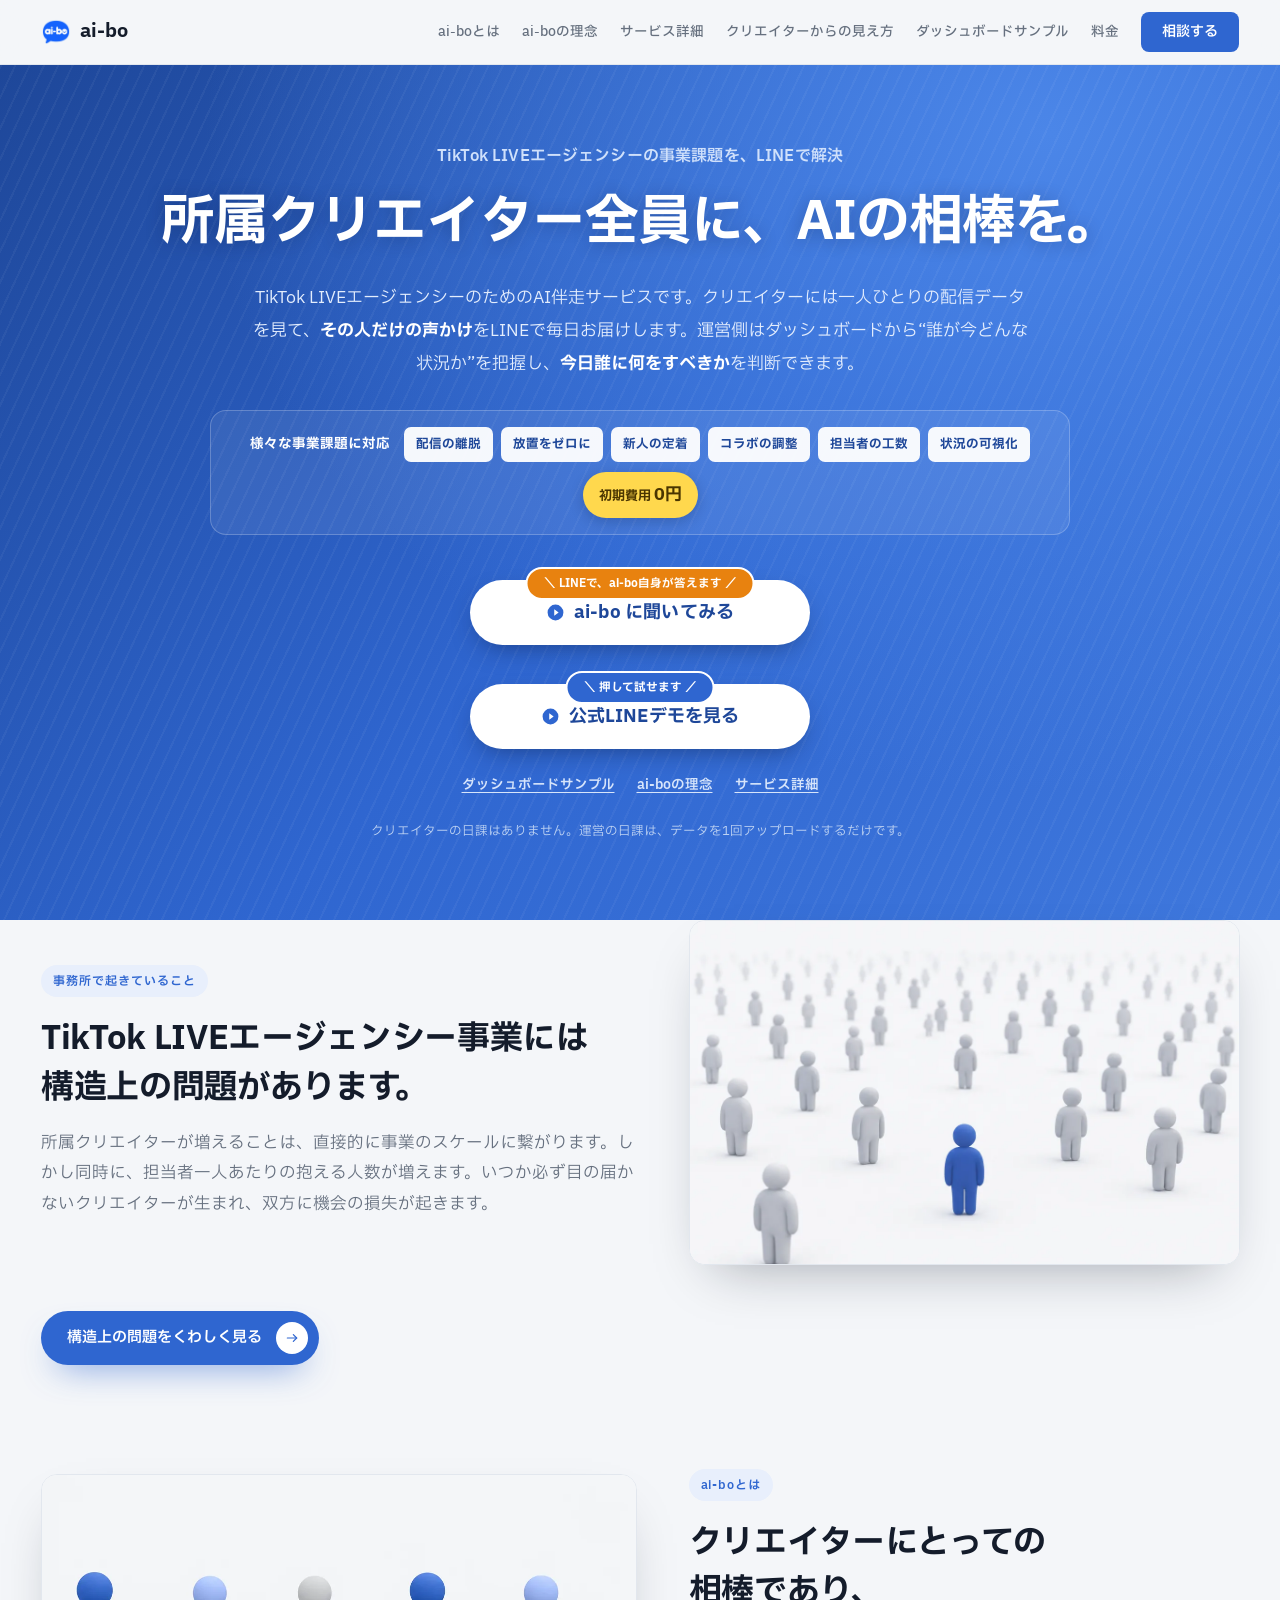
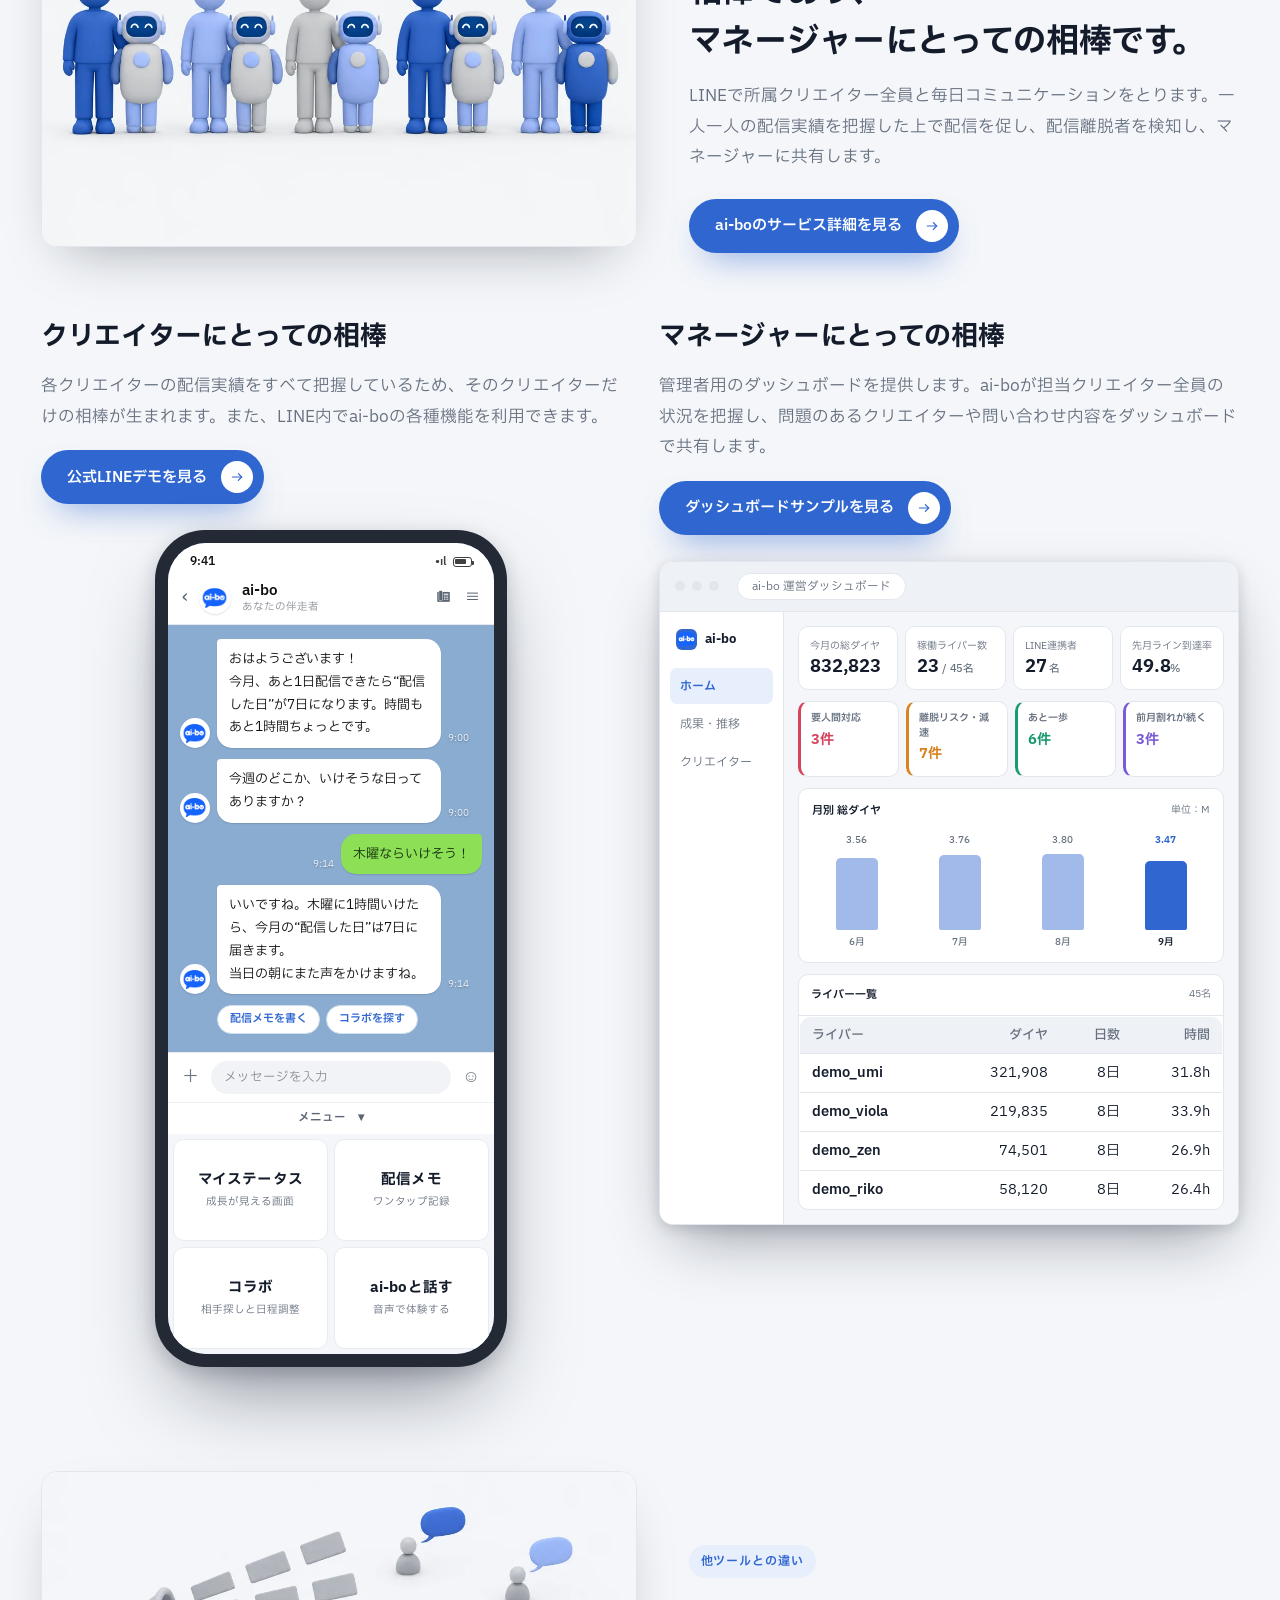
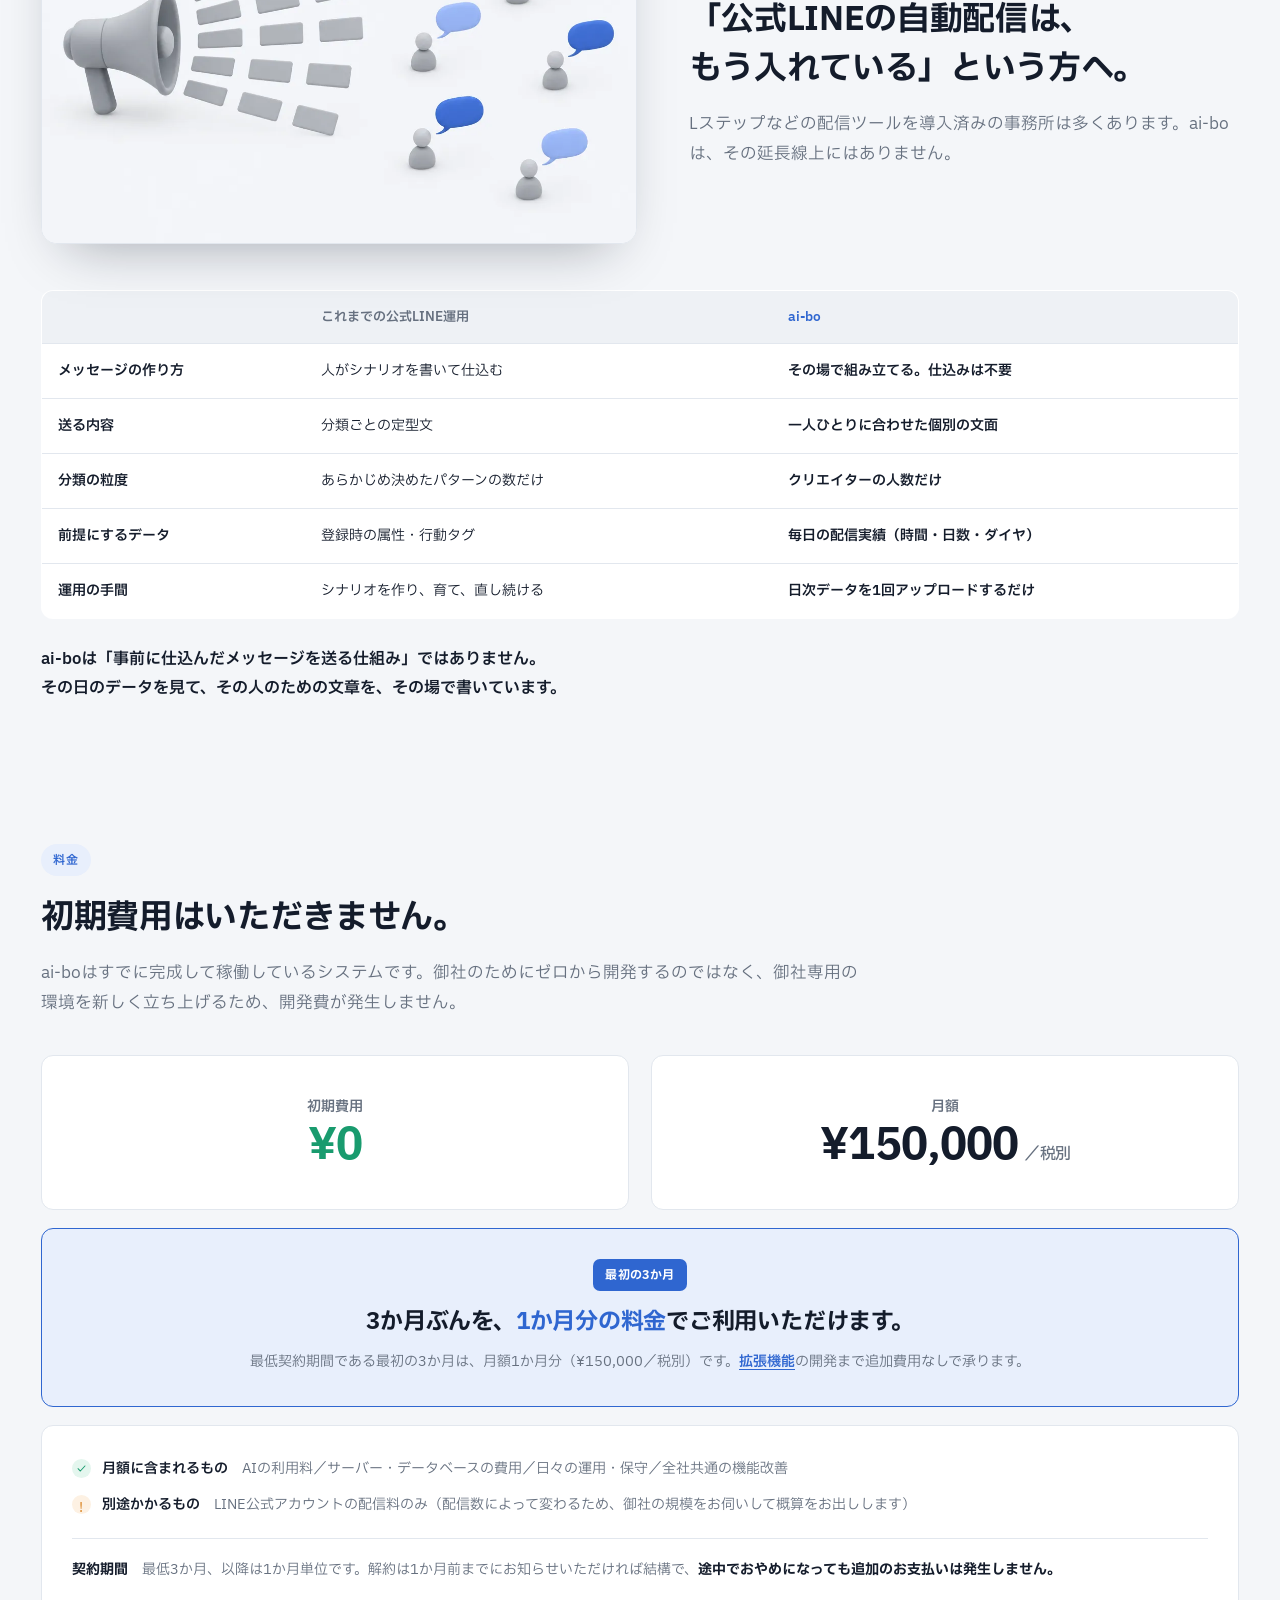
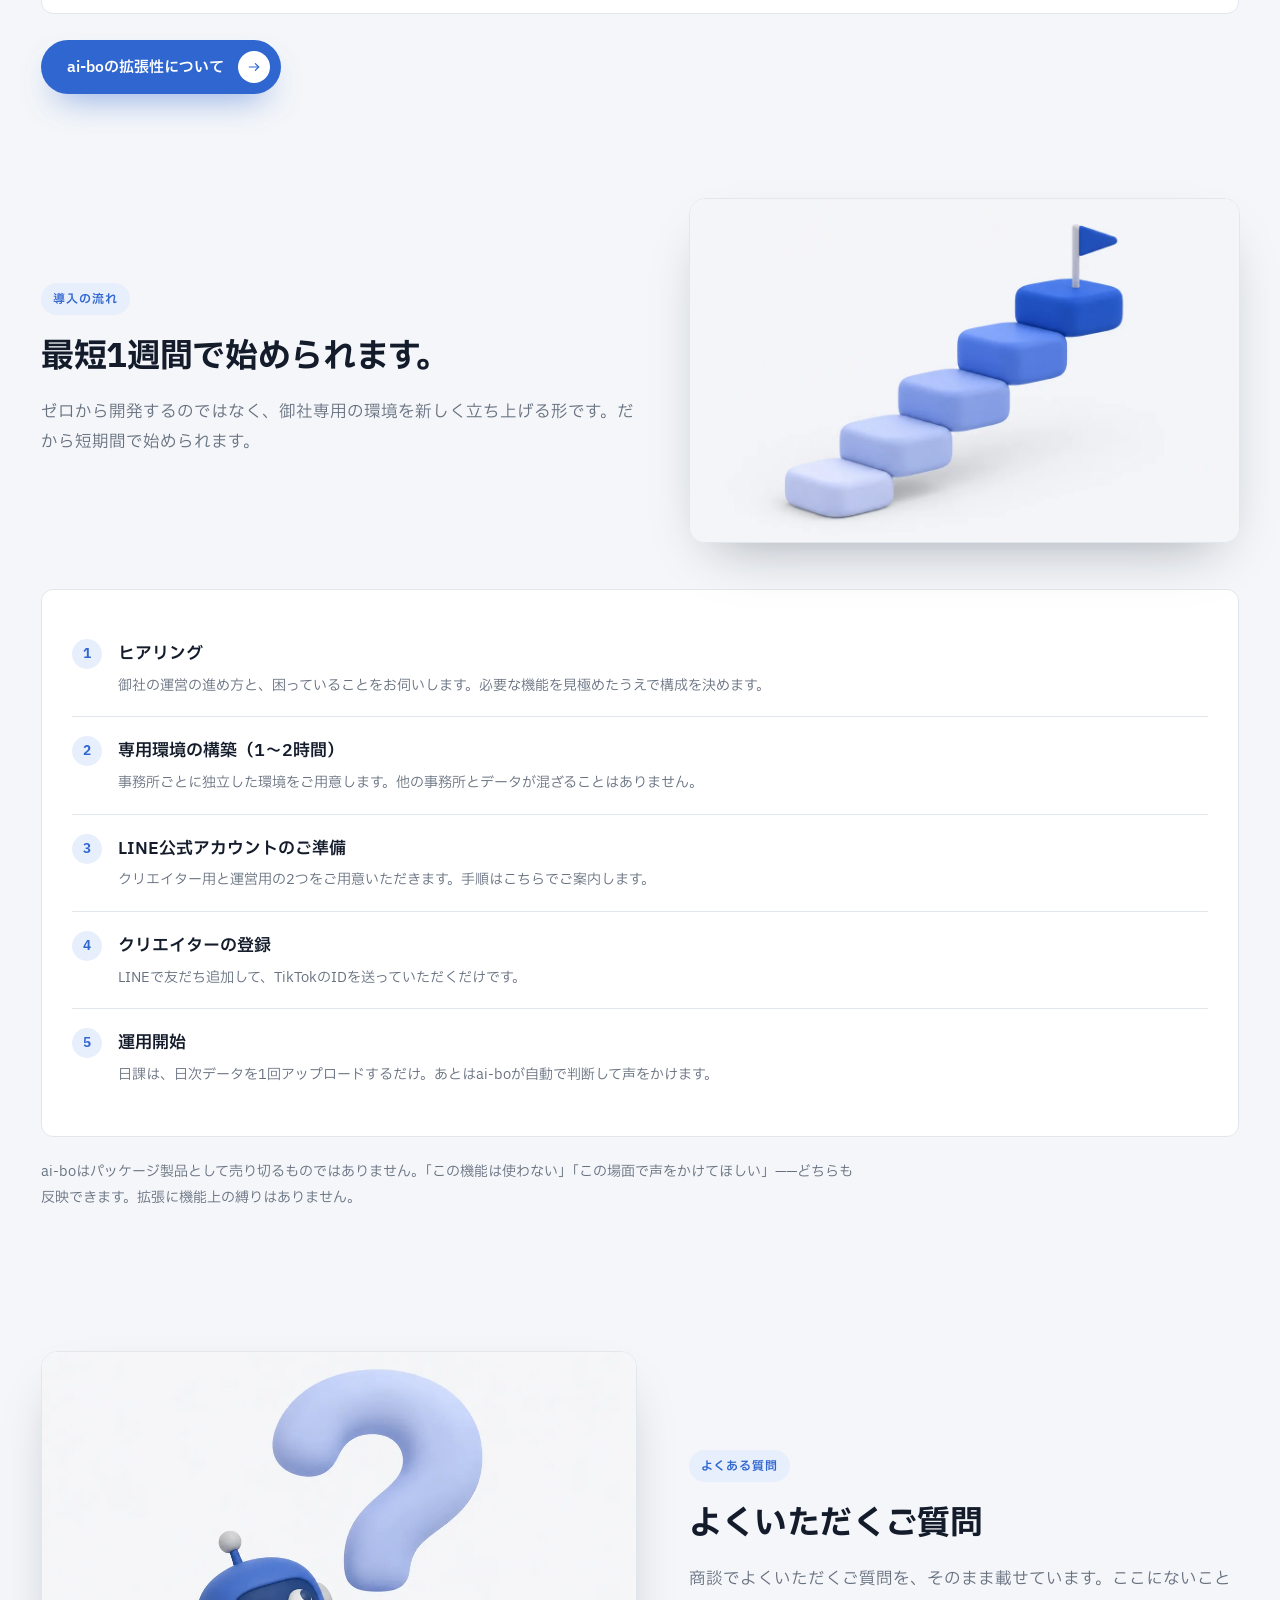
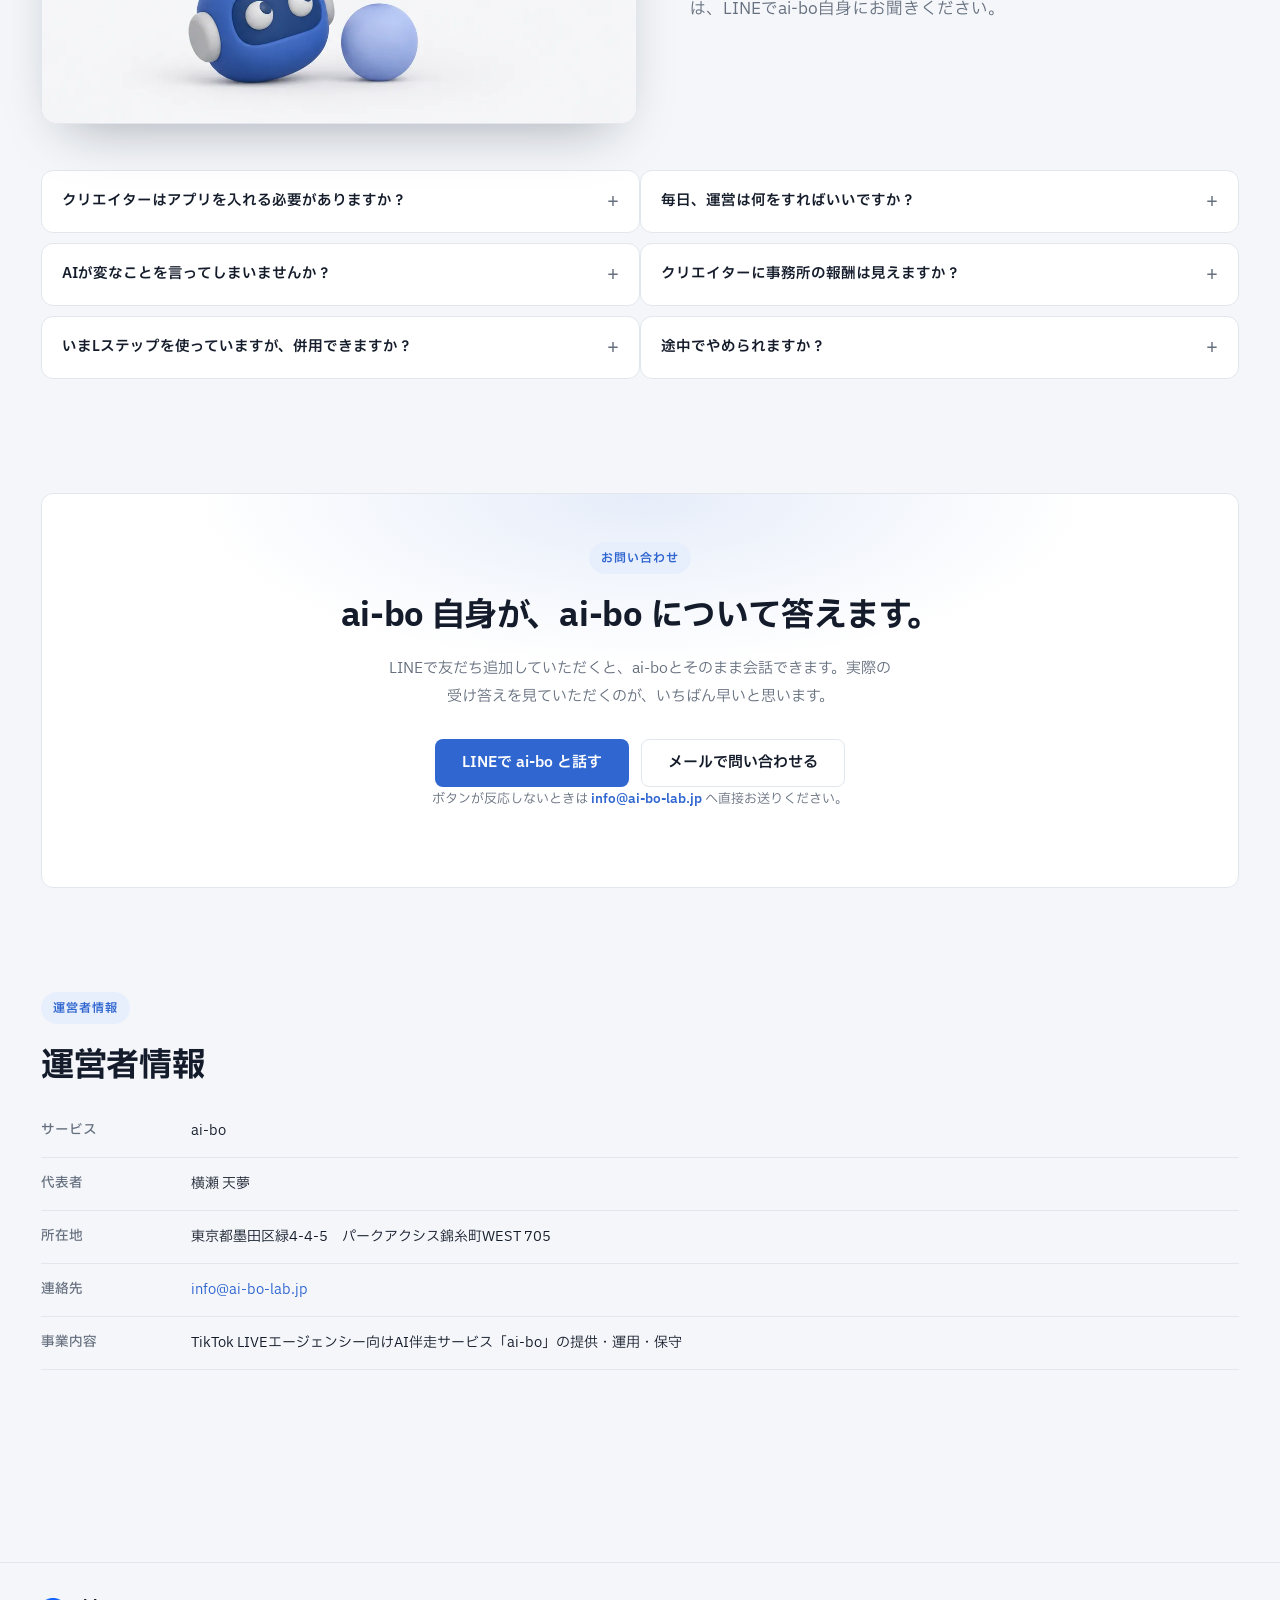
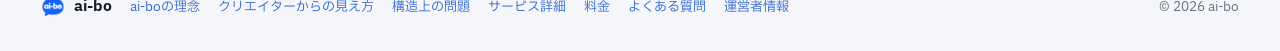
==== commit fcad6fde: "正本（ai-bo の website/）の 10/26〜10/29 ぶんを反映 - 料金に「最初の3か月は3か月ぶんで1か月分」を追加、「拡張機能」から理念ページへリンク - 「月額に含まれるもの」か" ====
--- a/index.html
+++ b/index.html
@@ -32,11 +32,11 @@
 <link rel="preconnect" href="https://fonts.googleapis.com">
 <link rel="preconnect" href="https://fonts.gstatic.com" crossorigin>
 <link href="https://fonts.googleapis.com/css2?family=IBM+Plex+Sans+JP:wght@400;500;600;700&display=swap" rel="stylesheet">
-<link rel="stylesheet" href="assets/style.css?v=20261024g">
-<script src="assets/nav.js?v=20261024g" defer></script>
+<link rel="stylesheet" href="assets/style.css?v=20261026a">
+<script src="assets/nav.js?v=20261026a" defer></script>
 <!-- ▼ イラストの動き（2026-10-10）。元に戻すにはこの2行を消すだけ。assets/motion.css 参照 -->
-<link rel="stylesheet" href="assets/motion.css?v=20261024g">
-<script src="assets/motion.js?v=20261024g"></script>
+<link rel="stylesheet" href="assets/motion.css?v=20261026a">
+<script src="assets/motion.js?v=20261026a"></script>
 <!-- ▲ イラストの動き ここまで -->
 </head>
 <body>
@@ -410,11 +410,25 @@
         <div class="amt">¥150,000<small>／税別</small></div>
       </div>
     </div>
+
+    <!-- ══ 最初の3か月（2026-10-26 追加）══
+         最低契約期間の3か月ぶんを、1か月分の料金でご利用いただける条件。
+         ⚠ すぐ下の「契約期間　最低3か月」と対になっている。片方だけ直さないこと。
+         ⚠ 金額は上の料金カード、および営業用ai-boの知識（02_想定問答集.md の「4. 料金」）と
+           必ず一致させること。
+         ⚠ 文面のルールは 資料/営業資料/Claudeデザインへの追加指示_料金_2026-08-14.md に従う。
+            取り消し線・「通常価格」「定価」「特別価格」「今なら」は使わない
+            （実際に請求した実績のない価格を並べる二重価格表示を避けるため）。 -->
+    <div class="card intro-offer">
+      <span class="io-badge">最初の3か月</span>
+      <p class="io-h">3か月ぶんを、<b>1か月分の料金</b>でご利用いただけます。</p>
+      <p class="io-p">最低契約期間である最初の3か月は、月額1か月分（¥150,000／税別）です。<a href="philosophy.html#extend">拡張機能</a>の開発まで追加費用なしで承ります。</p>
+    </div>
     <div class="card" style="margin-top:18px">
       <div class="inc">
         <div>
           <span class="mark y"><svg width="11" height="11" viewBox="0 0 24 24"><use href="#i-check"/></svg></span>
-          <span><b>月額に含まれるもの</b>　AIの利用料（対話・音声通話）／サーバー・データベースの費用／日々の運用・保守／全社共通の機能改善</span>
+          <span><b>月額に含まれるもの</b>　AIの利用料／サーバー・データベースの費用／日々の運用・保守／全社共通の機能改善</span>
         </div>
         <div>
           <span class="mark n">!</span>
@@ -497,7 +511,7 @@
     </details>
     <details>
       <summary>途中でやめられますか？</summary>
-      <div class="ans">最低3か月、それ以降は1か月単位です。解約は1か月前までにお知らせいただければ結構です。
+      <div class="ans">最低3か月、それ以降は1か月単位です。この最初の3か月は、1か月分の料金（¥150,000／税別）でご利用いただけます。解約は1か月前までにお知らせいただければ結構です。
 途中でおやめになっても、追加のお支払いは発生しません。</div>
     </details>
     </div>
--- a/assets/style.css
+++ b/assets/style.css
@@ -537,6 +537,26 @@
 .price .amt{font-size:43px; font-weight:700; letter-spacing:-.02em; line-height:1.2}
 .price .amt small{font-size:16px; font-weight:500; color:var(--sub); margin-left:6px}
 .price .zero{color:var(--green)}
+
+/* 導入時の条件（2026-10-26 追加）。料金カードの直下に出る帯。
+   .card のあとに書いてあるので border-color の上書きが効く。順番を変えないこと。
+   色は変数なので、ダークモードは自動で追従する。 */
+.intro-offer{
+  margin-top:18px; background:var(--accent-soft); border-color:var(--accent); text-align:center;
+}
+.intro-offer .io-badge{
+  display:inline-block; background:var(--accent); color:#fff; font-size:12px; font-weight:700;
+  border-radius:7px; padding:5px 12px; letter-spacing:.02em;
+}
+.intro-offer .io-h{
+  margin:14px 0 9px; font-size:clamp(18px,2.1vw,23px); font-weight:700;
+  color:var(--text); line-height:1.5; letter-spacing:-.01em;
+}
+.intro-offer .io-h b{color:var(--accent); font-weight:700}
+.intro-offer .io-p{margin:0; font-size:14px; color:var(--sub); line-height:1.9}
+/* 本文の中のリンクなので、下線を出して押せると分かるようにする
+   （サイト全体の a は下線なし＝ボタンやカード全体がリンクの前提のため）。 */
+.intro-offer .io-p a{font-weight:600; text-decoration:underline; text-underline-offset:3px}
 .inc{display:grid; gap:11px; text-align:left}
 .inc div{display:flex; gap:11px; align-items:flex-start; font-size:14px; color:var(--sub)}
 .inc b{color:var(--text); font-weight:600}
